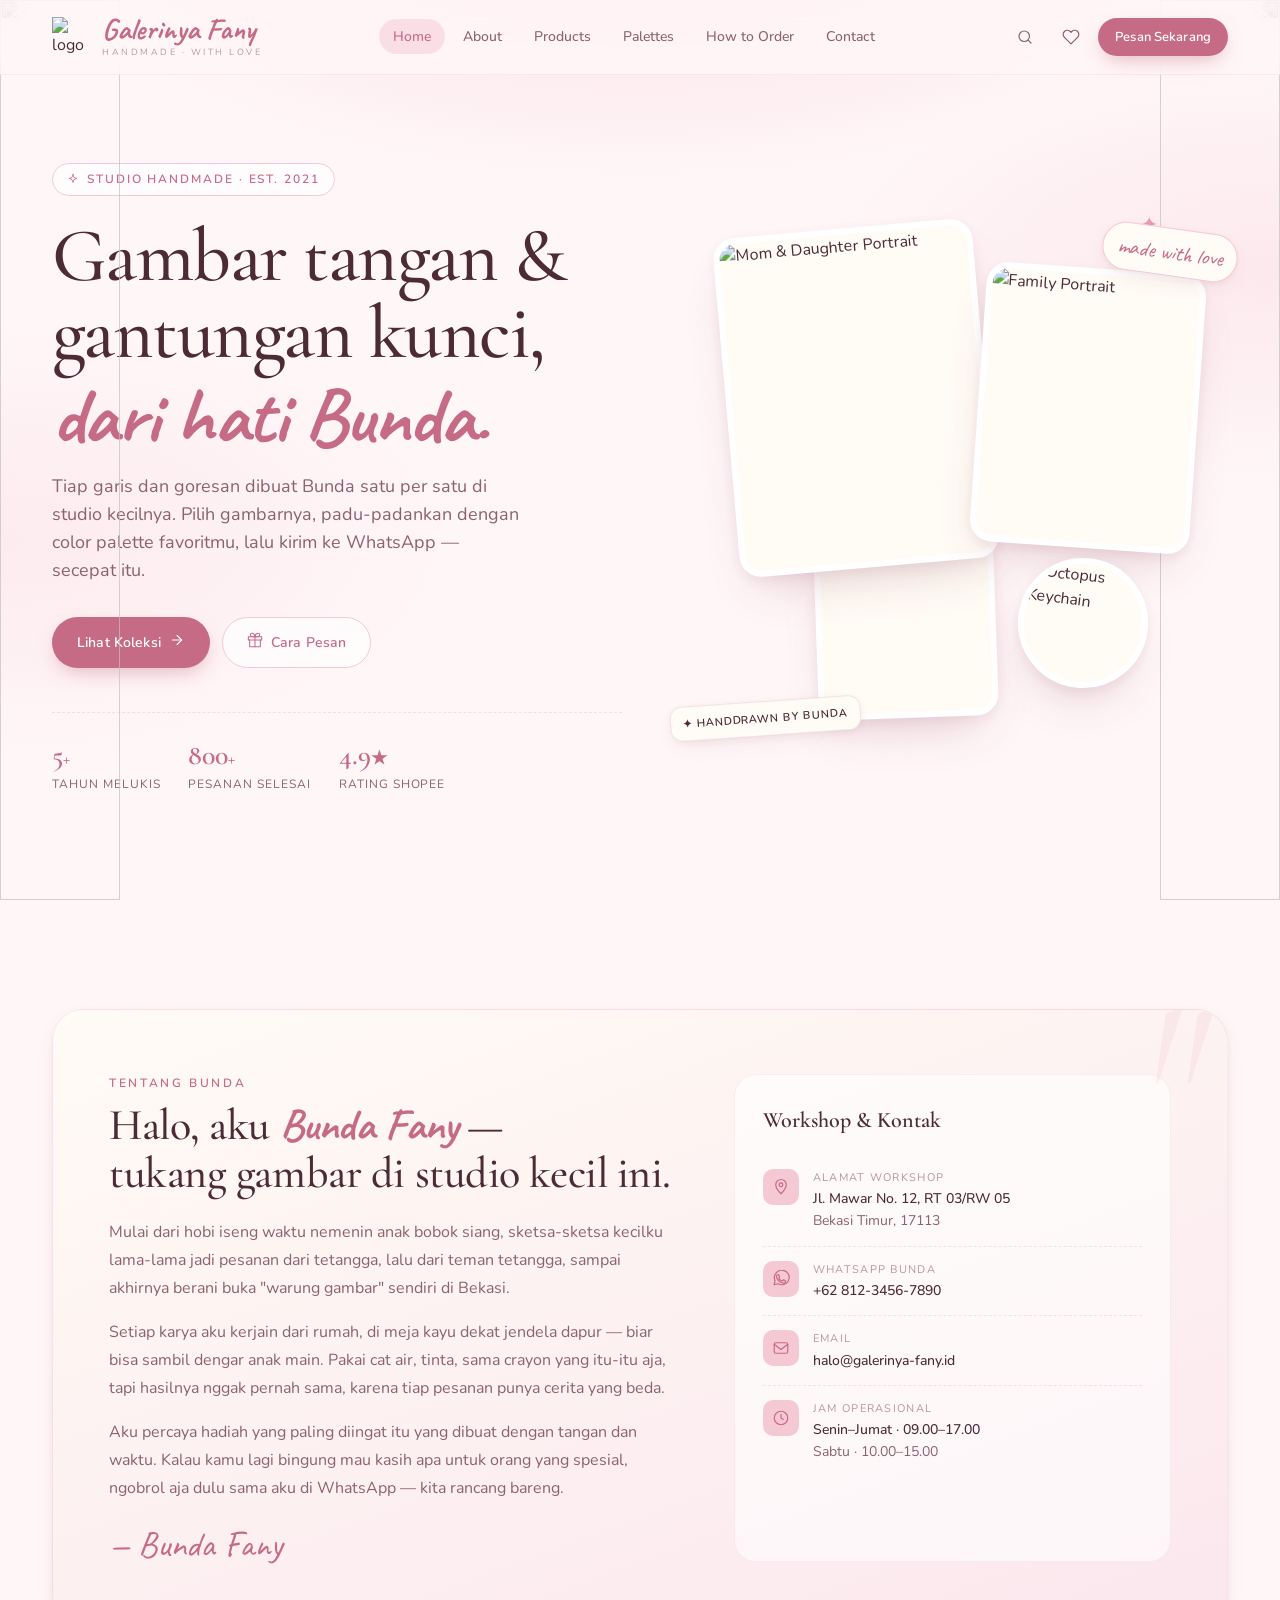
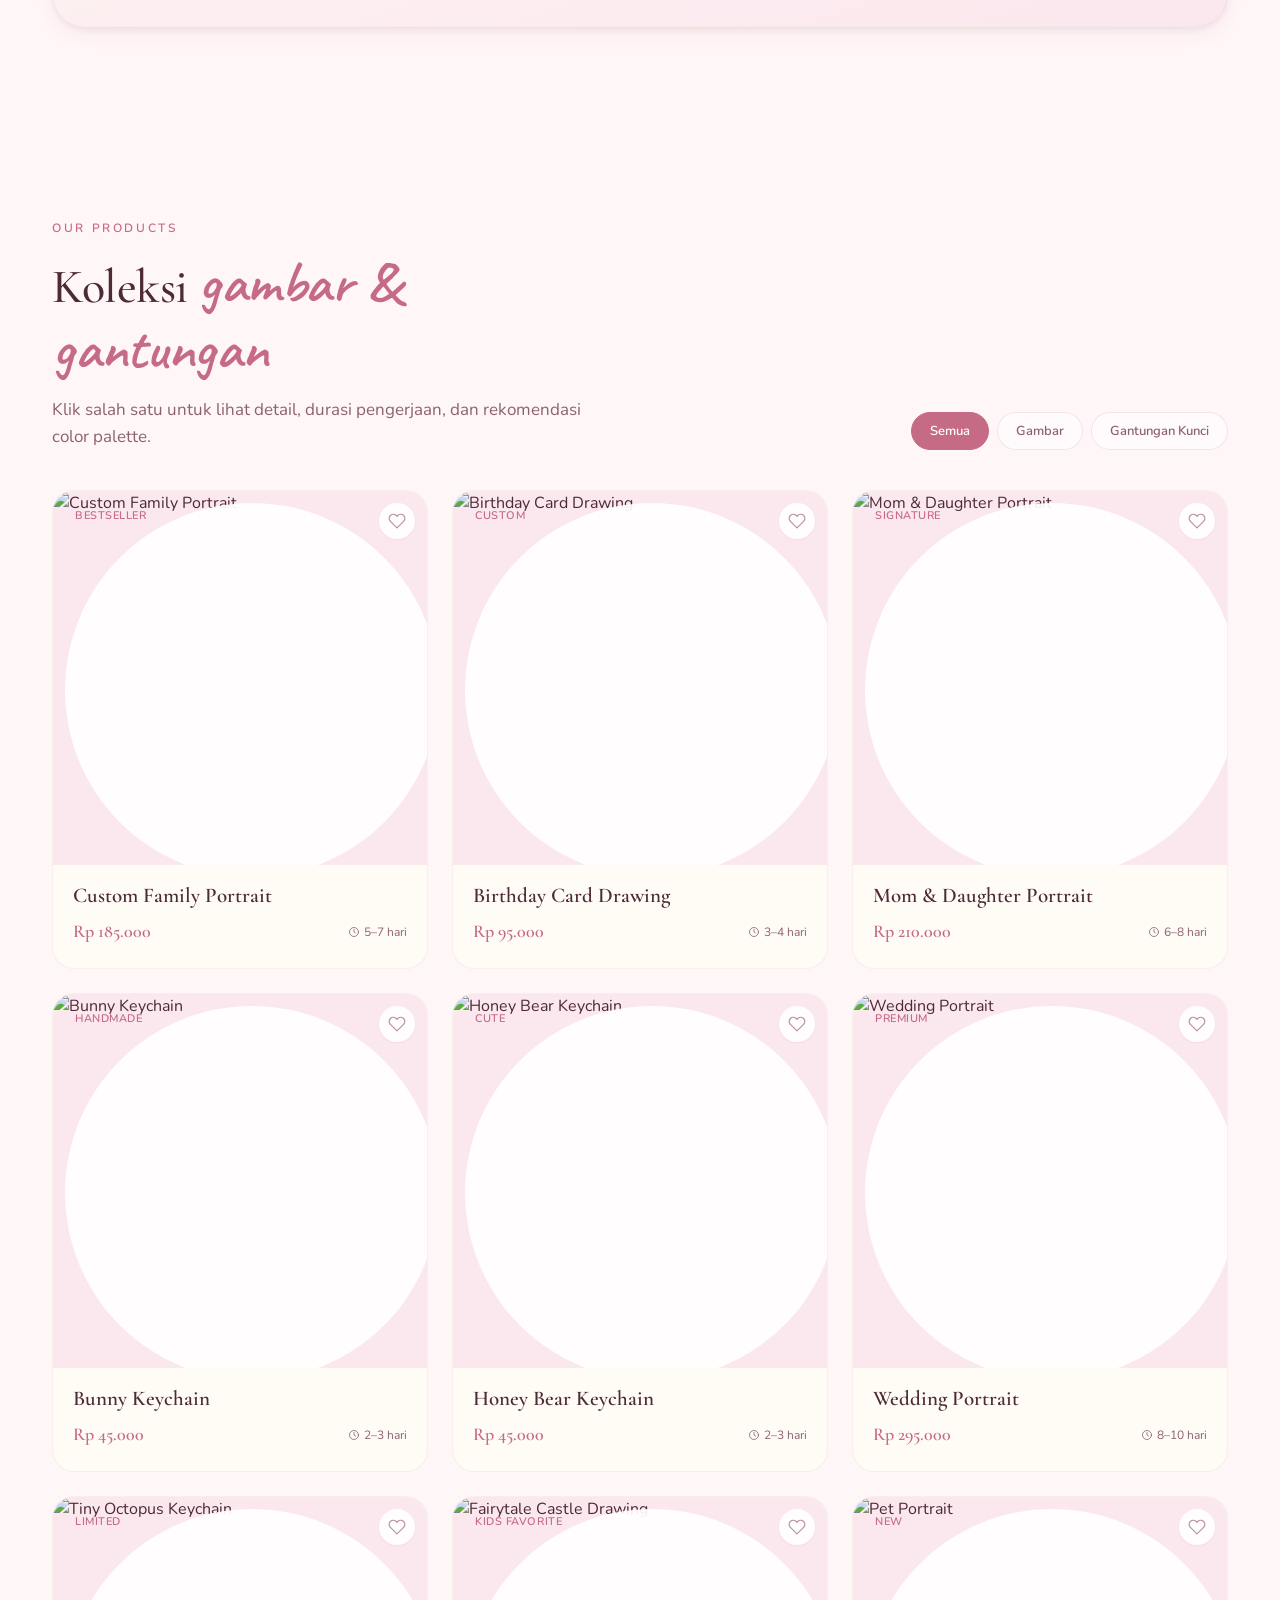
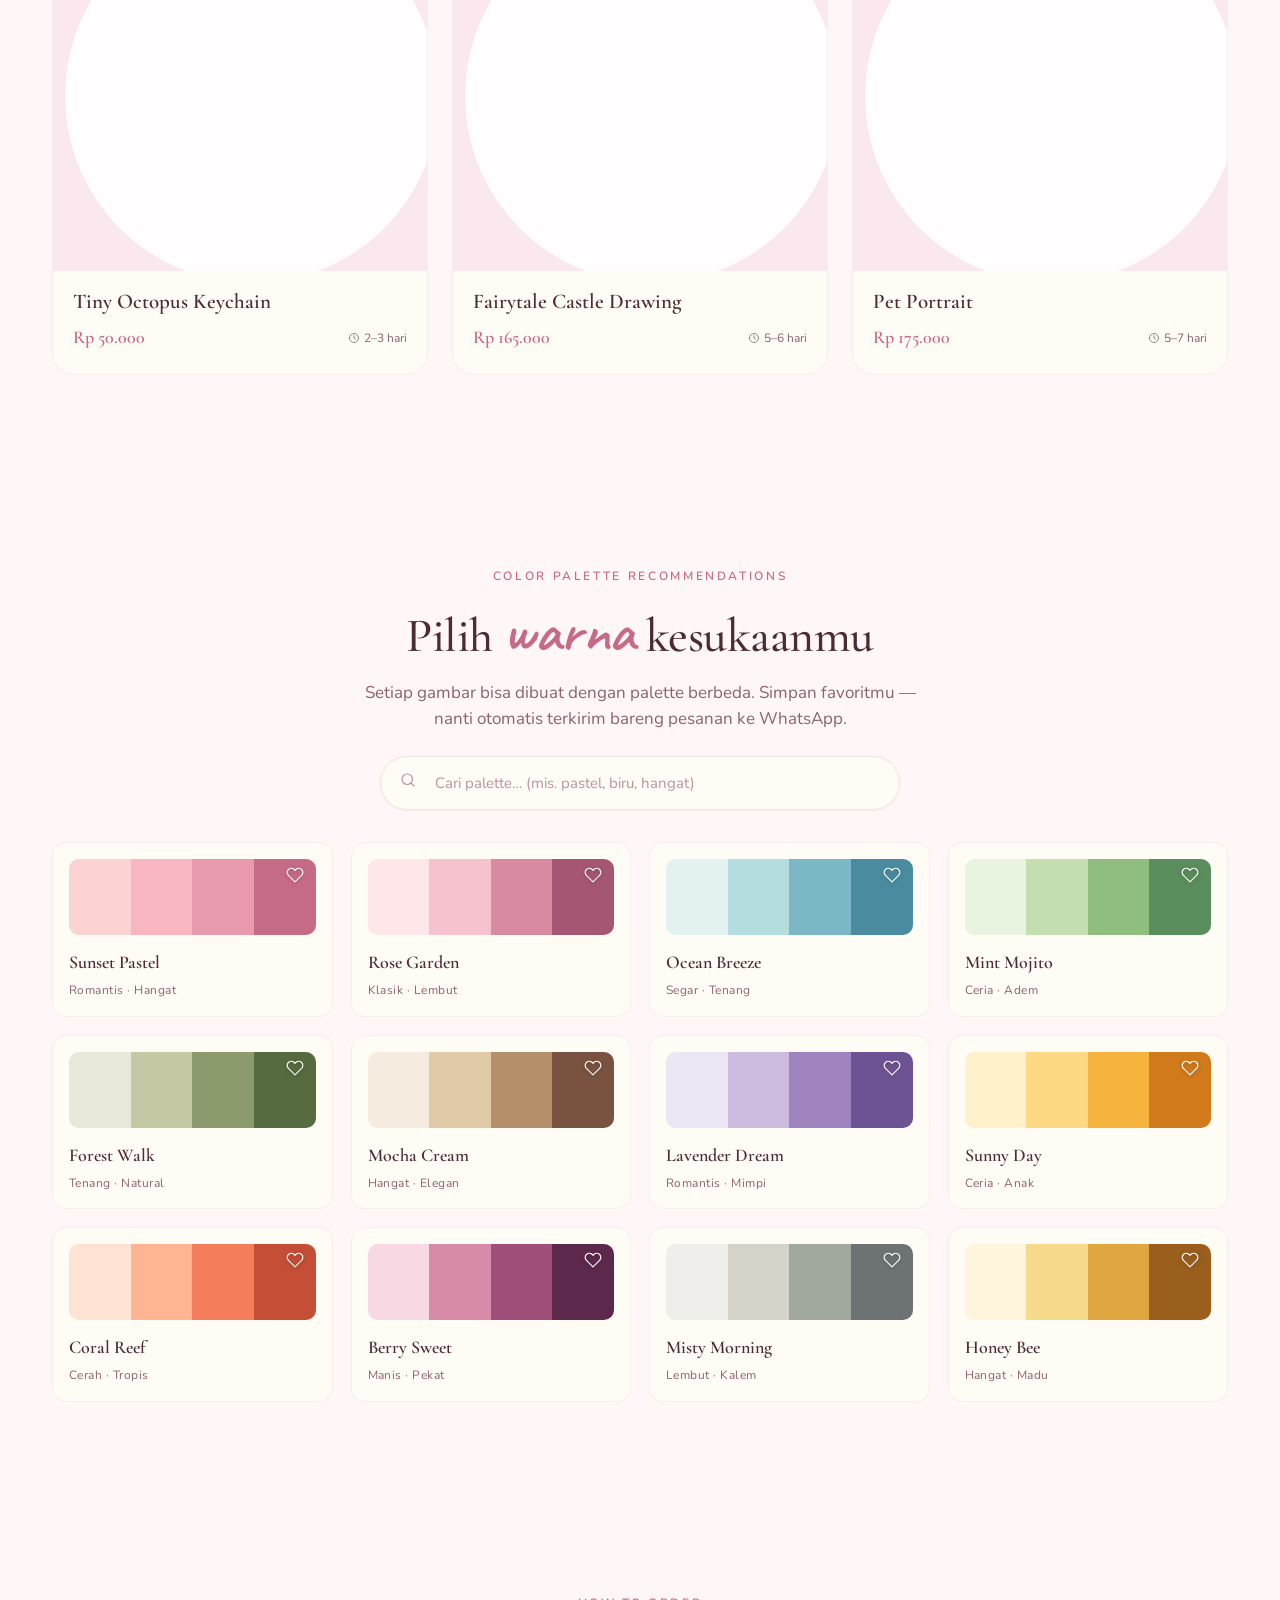
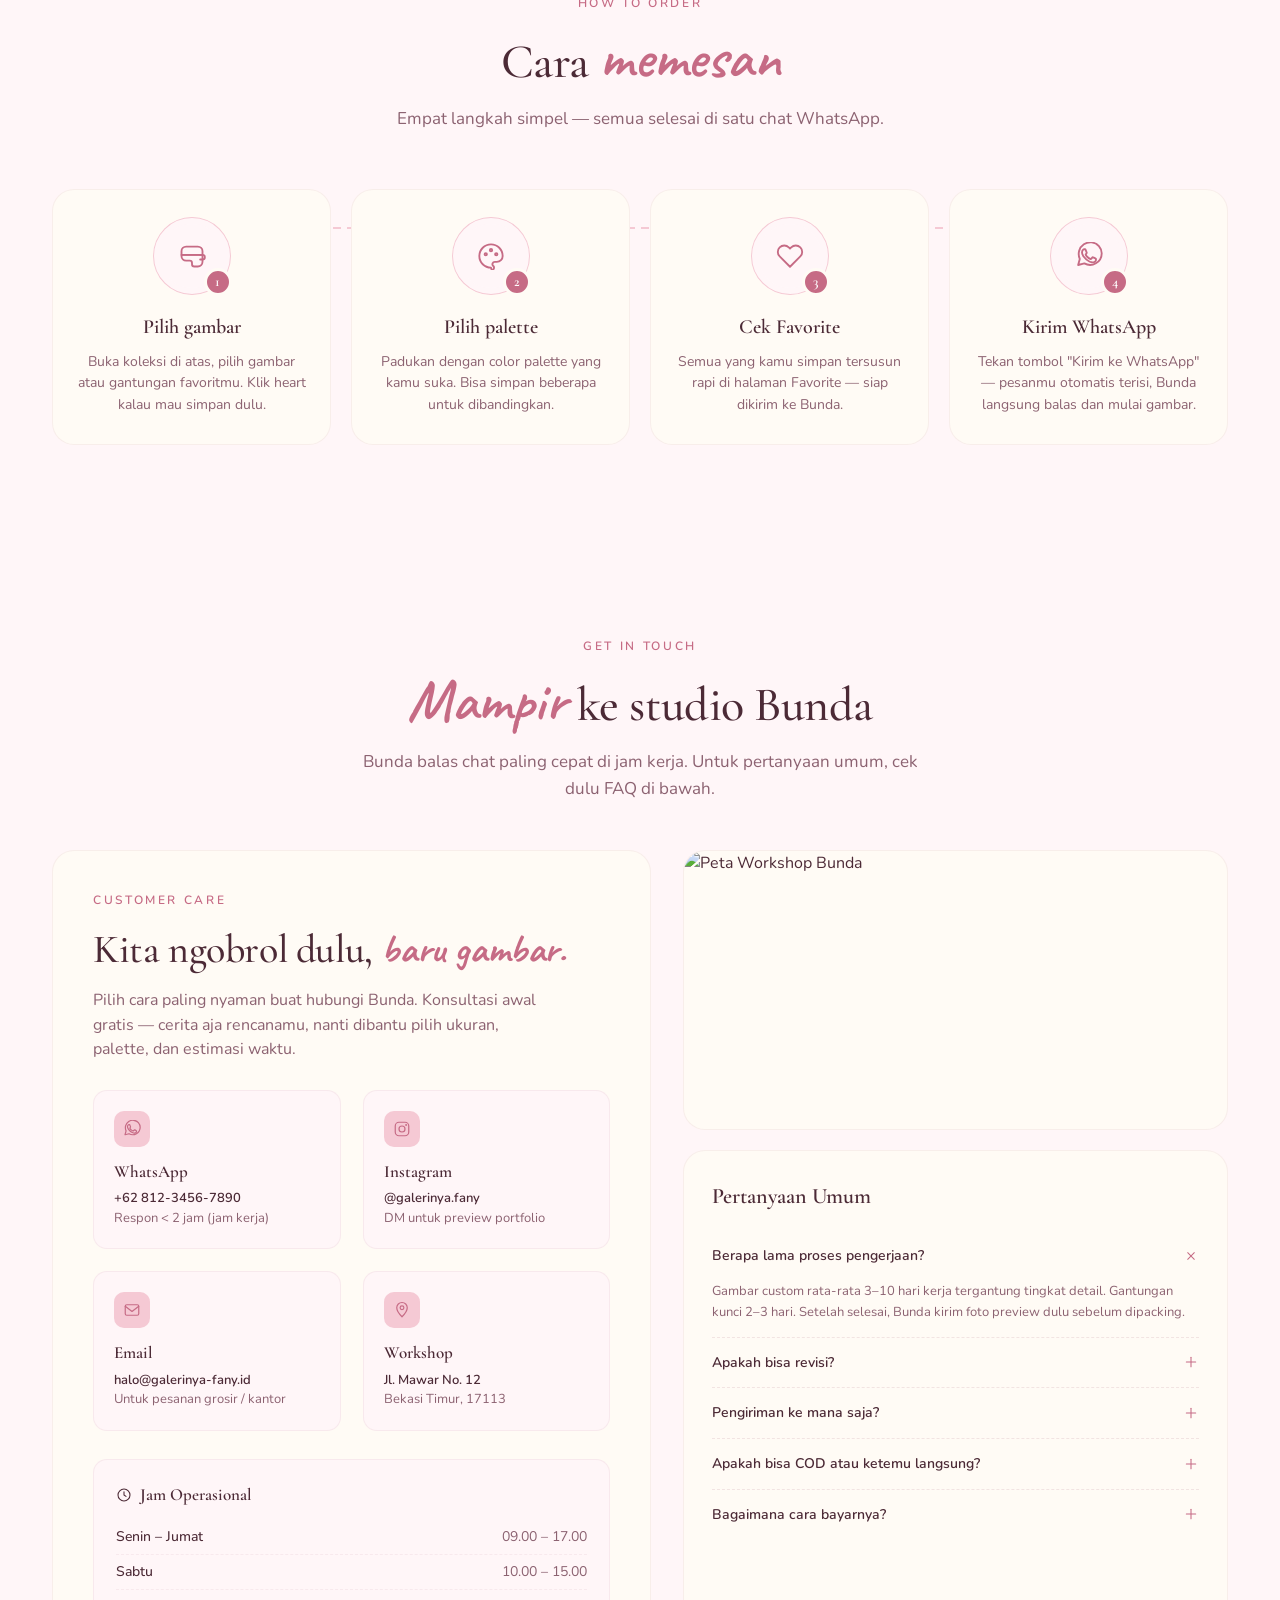
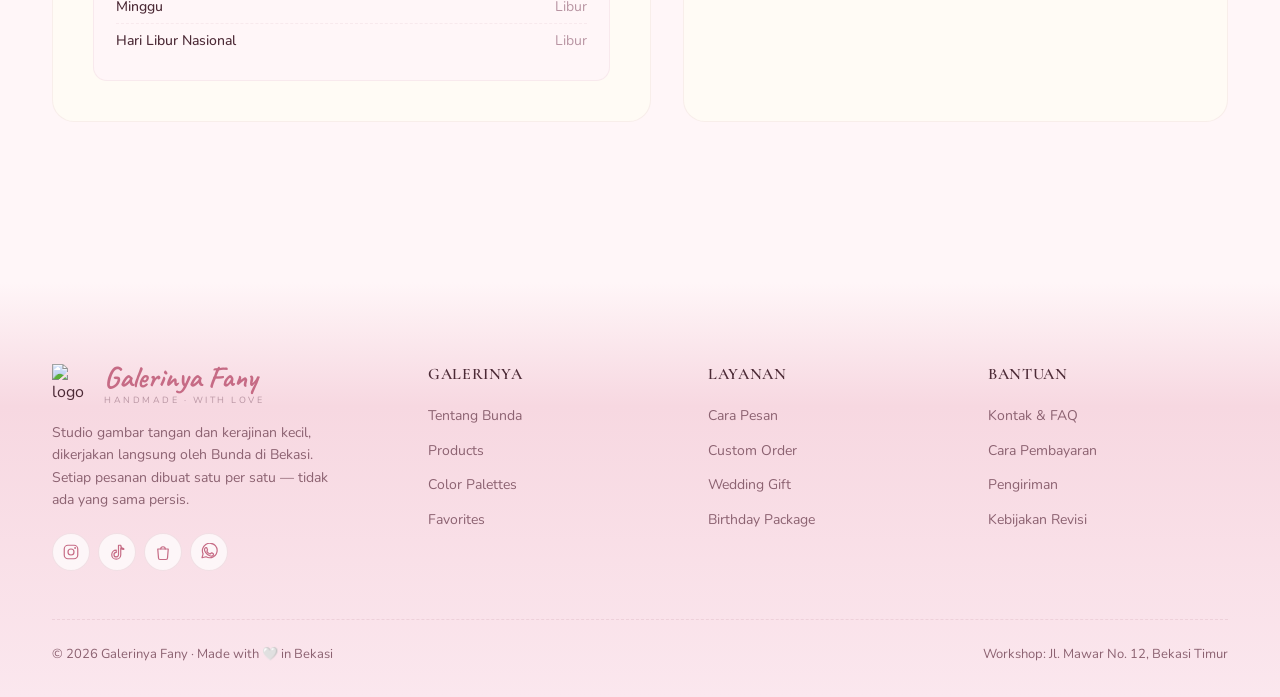
==== index.html @ 116637f1 "Add files via upload" ====
<!DOCTYPE html>
<html lang="id">
<head>
<meta charset="UTF-8"/>
<meta name="viewport" content="width=device-width, initial-scale=1.0"/>
<title>Galerinya Fany — Handmade Drawings & Keychains</title>
<link rel="preconnect" href="https://fonts.googleapis.com"/>
<link rel="preconnect" href="https://fonts.gstatic.com" crossorigin/>
<link href="https://fonts.googleapis.com/css2?family=Caveat:wght@500;600;700&family=Cormorant+Garamond:ital,wght@0,400;0,500;0,600;0,700;1,400;1,500&family=Nunito:wght@300;400;500;600;700&display=swap" rel="stylesheet"/>
<link rel="stylesheet" href="styles.css"/>
</head>
<body>

<!-- Dekorasi bunga di kiri & kanan (fixed) -->
<div class="side-garden left"><img src="images/decorations/side-garden.svg" style="width:100%;height:100%" alt=""></div>
<div class="side-garden right"><img src="images/decorations/side-garden.svg" style="width:100%;height:100%" alt=""></div>

<!-- ═══════════════════ NAVBAR ═══════════════════ -->
<nav class="navbar">
  <div class="navbar-inner">
    <a href="index.html" class="logo">
      <img src="images/logo.svg" width="40" height="40" alt="logo">
      <div>
        <div class="logo-text">Galerinya Fany</div>
        <div class="logo-sub">handmade · with love</div>
      </div>
    </a>

    <div class="nav-links">
      <button class="nav-link" data-scroll="home">Home</button>
      <button class="nav-link" data-scroll="about">About</button>
      <button class="nav-link" data-scroll="products">Products</button>
      <button class="nav-link" data-scroll="palettes">Palettes</button>
      <button class="nav-link" data-scroll="order">How to Order</button>
      <button class="nav-link" data-scroll="contact">Contact</button>
    </div>

    <div class="nav-actions">
      <div style="position:relative">
        <button class="icon-btn" id="search-btn" aria-label="Cari palette"></button>
        <div class="search-pop" id="search-pop" style="display:none" onclick="event.stopPropagation()">
          <input type="text" id="search-input" placeholder="Cari color palette… (mis. pastel, biru)"/>
          <div class="search-pop-hint">Tekan Enter untuk cari di Color Palettes</div>
        </div>
      </div>
      <a href="favorites.html" class="icon-btn" id="fav-btn" aria-label="Favorit" style="position:relative">
        <!-- diisi JS -->
        <span class="badge" id="fav-badge" style="display:none">0</span>
      </a>
      <button class="btn btn-primary btn-sm" data-scroll="order">Pesan Sekarang</button>
    </div>
  </div>
</nav>

<!-- ═══════════════════ HERO ═══════════════════ -->
<section id="home" class="section hero">
  <div class="wrap">
    <div class="hero-grid">
      <div>
        <span class="hero-eyebrow" id="hero-eyebrow"></span>
        <h1>Gambar tangan &amp; gantungan kunci, <em>dari hati Bunda.</em></h1>
        <p class="hero-lede">Tiap garis dan goresan dibuat Bunda satu per satu di studio kecilnya. Pilih gambarnya, padu-padankan dengan color palette favoritmu, lalu kirim ke WhatsApp — secepat itu.</p>
        <div class="hero-ctas">
          <button class="btn btn-primary" data-scroll="products">Lihat Koleksi <span id="ico-arrow-right"></span></button>
          <button class="btn btn-ghost" data-scroll="order"><span id="ico-gift"></span> Cara Pesan</button>
        </div>
        <div class="hero-meta">
          <div class="hero-meta-item"><div class="num">5<span style="font-size:18px">+</span></div><div class="lbl">Tahun melukis</div></div>
          <div class="hero-meta-item"><div class="num">800<span style="font-size:18px">+</span></div><div class="lbl">Pesanan selesai</div></div>
          <div class="hero-meta-item"><div class="num">4.9<span style="font-size:18px">★</span></div><div class="lbl">Rating Shopee</div></div>
        </div>
      </div>
      <div class="hero-art">
        <div class="hero-tile hero-tile-1"><img src="images/products/mom-daughter.svg" alt="Mom &amp; Daughter Portrait" style="width:100%;height:100%;object-fit:cover"></div>
        <div class="hero-tile hero-tile-2"><img src="images/products/family-portrait.svg" alt="Family Portrait" style="width:100%;height:100%;object-fit:cover"></div>
        <div class="hero-tile hero-tile-3"><img src="images/products/bunny-keychain.svg" alt="Bunny Keychain" style="width:100%;height:100%;object-fit:cover"></div>
        <div class="hero-tile hero-tile-4"><img src="images/products/octopus-keychain.svg" alt="Octopus Keychain" style="width:100%;height:100%;object-fit:cover"></div>
        <div class="hero-sparkle s1">✦</div>
        <div class="hero-sparkle s2">✦</div>
        <div style="position:absolute;top:20px;right:-10px;background:#FFFBF5;border-radius:999px;padding:6px 14px;font-family:var(--font-script);font-size:22px;color:#C66B85;box-shadow:var(--shadow-md);border:1px solid #F5C9D4;transform:rotate(8deg);z-index:5">made with love</div>
        <div style="position:absolute;bottom:12px;left:-16px;background:#FFFBF5;border-radius:12px;padding:8px 12px;font-family:var(--font-sans);font-size:11px;color:#4C2A36;box-shadow:var(--shadow-md);border:1px solid var(--line);transform:rotate(-4deg);z-index:5;font-weight:600;letter-spacing:0.08em">✦ HANDDRAWN BY BUNDA</div>
      </div>
    </div>
  </div>
</section>

<!-- ═══════════════════ ABOUT ═══════════════════ -->
<section id="about" class="section">
  <div class="wrap">
    <div class="about-card">
      <div class="about-text">
        <div class="eyebrow">Tentang Bunda</div>
        <h2>Halo, aku <em>Bunda Fany</em> —<br/>tukang gambar di studio kecil ini.</h2>
        <p>Mulai dari hobi iseng waktu nemenin anak bobok siang, sketsa-sketsa kecilku lama-lama jadi pesanan dari tetangga, lalu dari teman tetangga, sampai akhirnya berani buka "warung gambar" sendiri di Bekasi.</p>
        <p>Setiap karya aku kerjain dari rumah, di meja kayu dekat jendela dapur — biar bisa sambil dengar anak main. Pakai cat air, tinta, sama crayon yang itu-itu aja, tapi hasilnya nggak pernah sama, karena tiap pesanan punya cerita yang beda.</p>
        <p>Aku percaya hadiah yang paling diingat itu yang dibuat dengan tangan dan waktu. Kalau kamu lagi bingung mau kasih apa untuk orang yang spesial, ngobrol aja dulu sama aku di WhatsApp — kita rancang bareng.</p>
        <div class="about-signature">— Bunda Fany</div>
      </div>
      <div class="about-info">
        <h3>Workshop &amp; Kontak</h3>
        <div class="info-row">
          <div class="info-icon" id="ico-pin"></div>
          <div><div class="info-label">Alamat Workshop</div><div class="info-value">Jl. Mawar No. 12, RT 03/RW 05</div><div class="info-value" style="color:var(--text-soft);font-weight:400">Bekasi Timur, 17113</div></div>
        </div>
        <div class="info-row">
          <div class="info-icon" id="ico-wa-about"></div>
          <div><div class="info-label">WhatsApp Bunda</div><div class="info-value">+62 812-3456-7890</div></div>
        </div>
        <div class="info-row">
          <div class="info-icon" id="ico-mail-about"></div>
          <div><div class="info-label">Email</div><div class="info-value">halo@galerinya-fany.id</div></div>
        </div>
        <div class="info-row">
          <div class="info-icon" id="ico-clock-about"></div>
          <div><div class="info-label">Jam Operasional</div><div class="info-value">Senin–Jumat · 09.00–17.00</div><div class="info-value" style="color:var(--text-soft);font-weight:400">Sabtu · 10.00–15.00</div></div>
        </div>
      </div>
    </div>
  </div>
</section>

<!-- ═══════════════════ PRODUCTS ═══════════════════ -->
<section id="products" class="section">
  <div class="wrap">
    <div class="products-head">
      <div class="left">
        <div class="eyebrow">Our Products</div>
        <h2 class="section-title">Koleksi <em>gambar &amp; gantungan</em></h2>
        <p class="section-sub" style="margin:0">Klik salah satu untuk lihat detail, durasi pengerjaan, dan rekomendasi color palette.</p>
      </div>
      <div class="tab-pills">
        <button class="tab-pill active" data-cat="all">Semua</button>
        <button class="tab-pill" data-cat="drawing">Gambar</button>
        <button class="tab-pill" data-cat="keychain">Gantungan Kunci</button>
      </div>
    </div>
    <div class="product-grid" id="product-grid"></div>
  </div>
</section>

<!-- ═══════════════════ PALETTES ═══════════════════ -->
<section id="palettes" class="section">
  <div class="wrap">
    <div class="center" style="margin-bottom:24px">
      <div class="eyebrow">Color Palette Recommendations</div>
      <h2 class="section-title">Pilih <em>warna</em> kesukaanmu</h2>
      <p class="section-sub">Setiap gambar bisa dibuat dengan palette berbeda. Simpan favoritmu — nanti otomatis terkirim bareng pesanan ke WhatsApp.</p>
    </div>
    <div class="search-row">
      <span id="ico-search-palette"></span>
      <input type="text" id="palette-search" placeholder="Cari palette… (mis. pastel, biru, hangat)"/>
      <button type="button" class="btn btn-ghost btn-sm" id="reset-palette-search" style="display:none" onclick="resetPaletteSearch()">
        <span id="ico-x-reset"></span> Reset
      </button>
    </div>
    <div id="palette-empty" style="display:none;text-align:center;color:var(--text-soft);padding:40px 0">Tidak ada palette yang cocok. Coba kata kunci lain.</div>
    <div class="palette-grid" id="palette-grid"></div>
  </div>
</section>

<!-- ═══════════════════ HOW TO ORDER ═══════════════════ -->
<section id="order" class="section">
  <div class="wrap">
    <div class="center" style="margin-bottom:56px">
      <div class="eyebrow">How to Order</div>
      <h2 class="section-title">Cara <em>memesan</em></h2>
      <p class="section-sub">Empat langkah simpel — semua selesai di satu chat WhatsApp.</p>
    </div>
    <div class="steps-grid">
      <div class="step-card">
        <div class="step-num" id="ico-step1"><span>1</span></div>
        <h3>Pilih gambar</h3>
        <p>Buka koleksi di atas, pilih gambar atau gantungan favoritmu. Klik heart kalau mau simpan dulu.</p>
      </div>
      <div class="step-card">
        <div class="step-num" id="ico-step2"><span>2</span></div>
        <h3>Pilih palette</h3>
        <p>Padukan dengan color palette yang kamu suka. Bisa simpan beberapa untuk dibandingkan.</p>
      </div>
      <div class="step-card">
        <div class="step-num" id="ico-step3"><span>3</span></div>
        <h3>Cek Favorite</h3>
        <p>Semua yang kamu simpan tersusun rapi di halaman Favorite — siap dikirim ke Bunda.</p>
      </div>
      <div class="step-card">
        <div class="step-num" id="ico-step4"><span>4</span></div>
        <h3>Kirim WhatsApp</h3>
        <p>Tekan tombol "Kirim ke WhatsApp" — pesanmu otomatis terisi, Bunda langsung balas dan mulai gambar.</p>
      </div>
    </div>
  </div>
</section>

<!-- ═══════════════════ CONTACT ═══════════════════ -->
<section id="contact" class="section">
  <div class="wrap">
    <div class="center" style="margin-bottom:48px">
      <div class="eyebrow">Get in Touch</div>
      <h2 class="section-title"><em>Mampir</em> ke studio Bunda</h2>
      <p class="section-sub">Bunda balas chat paling cepat di jam kerja. Untuk pertanyaan umum, cek dulu FAQ di bawah.</p>
    </div>
    <div class="contact-grid">
      <div class="contact-main">
        <div class="eyebrow">Customer Care</div>
        <h2>Kita ngobrol dulu, <em>baru gambar.</em></h2>
        <p>Pilih cara paling nyaman buat hubungi Bunda. Konsultasi awal gratis — cerita aja rencanamu, nanti dibantu pilih ukuran, palette, dan estimasi waktu.</p>
        <div class="contact-blocks">
          <div class="contact-block"><div class="info-icon" id="ico-c-wa"></div><h4>WhatsApp</h4><p><strong>+62 812-3456-7890</strong><br/>Respon &lt; 2 jam (jam kerja)</p></div>
          <div class="contact-block"><div class="info-icon" id="ico-c-ig"></div><h4>Instagram</h4><p><strong>@galerinya.fany</strong><br/>DM untuk preview portfolio</p></div>
          <div class="contact-block"><div class="info-icon" id="ico-c-mail"></div><h4>Email</h4><p><strong>halo@galerinya-fany.id</strong><br/>Untuk pesanan grosir / kantor</p></div>
          <div class="contact-block"><div class="info-icon" id="ico-c-pin"></div><h4>Workshop</h4><p><strong>Jl. Mawar No. 12</strong><br/>Bekasi Timur, 17113</p></div>
        </div>
        <div class="contact-hours">
          <h4 id="hours-title"></h4>
          <div id="hours-list"></div>
        </div>
      </div>
      <div class="contact-side">
        <div class="contact-map"><img src="images/decorations/map.svg" style="width:100%;height:100%;object-fit:cover" alt="Peta Workshop Bunda"></div>
        <div class="contact-faq">
          <h3>Pertanyaan Umum</h3>
          <div id="faq-list"></div>
        </div>
      </div>
    </div>
  </div>
</section>

<!-- ═══════════════════ FOOTER ═══════════════════ -->
<footer class="footer">
  <div style="position:absolute;top:0;left:0;right:0"><img src="images/decorations/floral-border.svg" style="width:100%;display:block" alt=""></div>
  <div class="wrap" style="position:relative">
    <div class="footer-grid">
      <div>
        <div class="logo" style="cursor:default">
          <img src="images/logo.svg" width="42" height="42" alt="logo">
          <div><div class="logo-text">Galerinya Fany</div><div class="logo-sub">handmade · with love</div></div>
        </div>
        <p class="footer-tag">Studio gambar tangan dan kerajinan kecil, dikerjakan langsung oleh Bunda di Bekasi. Setiap pesanan dibuat satu per satu — tidak ada yang sama persis.</p>
        <div class="footer-social">
          <a href="#" aria-label="Instagram" id="ft-ig"></a>
          <a href="#" aria-label="TikTok" id="ft-tt"></a>
          <a href="#" aria-label="Shopee" id="ft-sp"></a>
          <a href="#" aria-label="WhatsApp" id="ft-wa"></a>
        </div>
      </div>
      <div>
        <h4>Galerinya</h4>
        <ul>
          <li><a href="#about" class="scroll-link">Tentang Bunda</a></li>
          <li><a href="#products" class="scroll-link">Products</a></li>
          <li><a href="#palettes" class="scroll-link">Color Palettes</a></li>
          <li><a href="favorites.html">Favorites</a></li>
        </ul>
      </div>
      <div>
        <h4>Layanan</h4>
        <ul>
          <li><a href="#order" class="scroll-link">Cara Pesan</a></li>
          <li><a href="#">Custom Order</a></li>
          <li><a href="#">Wedding Gift</a></li>
          <li><a href="#">Birthday Package</a></li>
        </ul>
      </div>
      <div>
        <h4>Bantuan</h4>
        <ul>
          <li><a href="#contact" class="scroll-link">Kontak &amp; FAQ</a></li>
          <li><a href="#contact" class="scroll-link">Cara Pembayaran</a></li>
          <li><a href="#">Pengiriman</a></li>
          <li><a href="#">Kebijakan Revisi</a></li>
        </ul>
      </div>
    </div>
    <div class="footer-bottom">
      <div>© 2026 Galerinya Fany · Made with 🤍 in Bekasi</div>
      <div>Workshop: Jl. Mawar No. 12, Bekasi Timur</div>
    </div>
  </div>
</footer>

<script src="shared.js"></script>
<script>
// ──────────────────────────────────────────────────────────
//  Halaman Utama (Home) — index.html
// ──────────────────────────────────────────────────────────

var currentCategory = 'all';

// ── Init semua elemen saat halaman selesai dimuat ──
document.addEventListener('DOMContentLoaded', function () {
  initNavCommon();
  injectIcons();
  renderProductGrid();
  renderPaletteGrid();
  renderFAQ();
  renderHours();
  initScrollLinks();
  initCategoryTabs();
  initPaletteSearch();
  initScrollActiveTracking();
  handleURLParams();
});

// Isi icon ke elemen tertentu
function injectIcons() {
  document.getElementById('hero-eyebrow').innerHTML  = icon('sparkle',12) + ' Studio handmade · est. 2021';
  document.getElementById('ico-arrow-right').innerHTML = icon('arrow-right',16);
  document.getElementById('ico-gift').innerHTML       = icon('gift',16);
  document.getElementById('ico-pin').innerHTML        = icon('pin',18);
  document.getElementById('ico-wa-about').innerHTML   = icon('whatsapp',18);
  document.getElementById('ico-mail-about').innerHTML = icon('mail',18);
  document.getElementById('ico-clock-about').innerHTML = icon('clock',18);
  document.getElementById('ico-c-wa').innerHTML       = icon('whatsapp',18);
  document.getElementById('ico-c-ig').innerHTML       = icon('instagram',18);
  document.getElementById('ico-c-mail').innerHTML     = icon('mail',18);
  document.getElementById('ico-c-pin').innerHTML      = icon('pin',18);
  document.getElementById('ico-search-palette').innerHTML = icon('search',18);
  document.getElementById('ico-x-reset').innerHTML    = icon('x',14);
  document.getElementById('ico-step1').innerHTML      = icon('paint',28) + '<span>1</span>';
  document.getElementById('ico-step2').innerHTML      = icon('palette',28) + '<span>2</span>';
  document.getElementById('ico-step3').innerHTML      = icon('heart',28) + '<span>3</span>';
  document.getElementById('ico-step4').innerHTML      = icon('whatsapp',28) + '<span>4</span>';
  document.getElementById('ft-ig').innerHTML = icon('instagram',18);
  document.getElementById('ft-tt').innerHTML = icon('tiktok',18);
  document.getElementById('ft-sp').innerHTML = icon('shopee',18);
  document.getElementById('ft-wa').innerHTML = icon('whatsapp',18);
  document.getElementById('hours-title').innerHTML    = icon('clock',16) + ' Jam Operasional';
}

// ── Smooth scroll: tombol navbar dan footer ──
function initScrollLinks() {
  // Navbar buttons (data-scroll)
  document.querySelectorAll('[data-scroll]').forEach(function(el) {
    el.addEventListener('click', function() {
      var sec = document.getElementById(el.dataset.scroll);
      if (sec) sec.scrollIntoView({ behavior: 'smooth' });
    });
  });
  // Footer links (href="#section")
  document.querySelectorAll('a.scroll-link').forEach(function(a) {
    a.addEventListener('click', function(e) {
      var id = a.getAttribute('href').replace('#','');
      var sec = document.getElementById(id);
      if (sec) { e.preventDefault(); sec.scrollIntoView({ behavior: 'smooth' }); }
    });
  });
  // Search input enter key
  var si = document.getElementById('search-input');
  if (si) si.addEventListener('keydown', function(e) {
    if (e.key === 'Enter') {
      var q = si.value.trim();
      document.getElementById('search-pop').style.display = 'none';
      if (q) {
        document.getElementById('palette-search').value = q;
        renderPaletteGrid();
      }
      document.getElementById('palettes').scrollIntoView({ behavior: 'smooth' });
    }
  });
}

// ── Active nav tracking saat scroll ──
function initScrollActiveTracking() {
  var sections = ['home','about','products','palettes','order','contact'];
  var observer = new IntersectionObserver(function(entries) {
    entries.forEach(function(entry) {
      if (entry.isIntersecting) {
        document.querySelectorAll('.nav-link').forEach(function(btn) {
          btn.classList.toggle('active', btn.dataset.scroll === entry.target.id);
        });
      }
    });
  }, { rootMargin: '-40% 0px -55% 0px' });
  sections.forEach(function(id) {
    var el = document.getElementById(id);
    if (el) observer.observe(el);
  });
}

// ── Handle URL hash & query params ──
function handleURLParams() {
  // ?q=searchterm — dari search di halaman lain
  var params = new URLSearchParams(window.location.search);
  var q = params.get('q');
  if (q) {
    var inp = document.getElementById('palette-search');
    inp.value = q;
    renderPaletteGrid();
    setTimeout(function() {
      document.getElementById('palettes').scrollIntoView({ behavior: 'smooth' });
    }, 200);
  }
  // #section — dari link di halaman lain
  if (window.location.hash) {
    var id = window.location.hash.replace('#','');
    setTimeout(function() {
      var sec = document.getElementById(id);
      if (sec) sec.scrollIntoView({ behavior: 'smooth' });
    }, 100);
  }
}

// ──────────────────────────────────────────────────────────
//  PRODUCT GRID
// ──────────────────────────────────────────────────────────
function renderProductGrid() {
  var list = currentCategory === 'all' ? PRODUCTS : PRODUCTS.filter(function(p){ return p.category === currentCategory; });
  var favs = loadFavs();
  var html = list.map(function(p) {
    var isFav = favs.products.indexOf(p.id) !== -1;
    return '<article class="product-card" onclick="window.location.href=\'product.html?id=' + p.id + '\'">' +
      '<div class="product-img">' +
        productArtSVG(p) +
        '<div class="product-tag">' + p.tag + '</div>' +
        '<button class="product-fav' + (isFav ? ' is-fav' : '') + '" onclick="toggleProductFavHere(event,\'' + p.id + '\')" aria-label="Favorit">' +
          icon(isFav ? 'heart-fill' : 'heart', 18) +
        '</button>' +
      '</div>' +
      '<div class="product-body">' +
        '<h3 class="product-title">' + p.title + '</h3>' +
        '<div class="product-meta">' +
          '<span class="product-price">' + p.price + '</span>' +
          '<span class="product-duration">' + icon('clock',12) + ' ' + p.duration + '</span>' +
        '</div>' +
      '</div>' +
    '</article>';
  }).join('');
  document.getElementById('product-grid').innerHTML = html;
}

function toggleProductFavHere(e, id) {
  e.stopPropagation();
  var isNow = toggleFav('products', id);
  showToast(isNow ? '❤️ Ditambah ke Favorite!' : 'Dihapus dari Favorite.');
  renderProductGrid();
  updateFavBadge();
}

// ── Category tabs ──
function initCategoryTabs() {
  document.querySelectorAll('.tab-pill').forEach(function(btn) {
    btn.addEventListener('click', function() {
      document.querySelectorAll('.tab-pill').forEach(function(b){ b.classList.remove('active'); });
      btn.classList.add('active');
      currentCategory = btn.dataset.cat;
      renderProductGrid();
    });
  });
}

// ──────────────────────────────────────────────────────────
//  PALETTE GRID
// ──────────────────────────────────────────────────────────
function renderPaletteGrid() {
  var q     = document.getElementById('palette-search').value.trim().toLowerCase();
  var list  = q ? PALETTES.filter(function(p){
    return p.name.toLowerCase().includes(q) || p.tag.toLowerCase().includes(q) || p.colors.some(function(c){ return c.toLowerCase().includes(q); });
  }) : PALETTES;

  var resetBtn = document.getElementById('reset-palette-search');
  resetBtn.style.display = q ? 'inline-flex' : 'none';

  var emptyEl = document.getElementById('palette-empty');
  var gridEl  = document.getElementById('palette-grid');

  if (list.length === 0) {
    emptyEl.style.display = 'block';
    gridEl.innerHTML = '';
    return;
  }
  emptyEl.style.display = 'none';

  var favs = loadFavs();
  gridEl.innerHTML = list.map(function(p) {
    var isFav    = favs.palettes.indexOf(p.id) !== -1;
    var swatches = p.colors.map(function(c){ return '<div class="palette-swatch" style="background:' + c + '"></div>'; }).join('');
    return '<div class="palette-card">' +
      '<button class="palette-fav' + (isFav ? ' is-fav' : '') + '" onclick="togglePaletteFavHere(event,\'' + p.id + '\')" aria-label="Simpan palette">' +
        icon(isFav ? 'heart-fill' : 'heart', 18) +
      '</button>' +
      '<div class="palette-swatches">' + swatches + '</div>' +
      '<div class="palette-name">' + p.name + '</div>' +
      '<div class="palette-tag">' + p.tag + '</div>' +
    '</div>';
  }).join('');
}

function togglePaletteFavHere(e, id) {
  e.stopPropagation();
  var isNow = toggleFav('palettes', id);
  showToast(isNow ? '🎨 Palette disimpan!' : 'Palette dihapus dari Favorite.');
  renderPaletteGrid();
  updateFavBadge();
}

function initPaletteSearch() {
  document.getElementById('palette-search').addEventListener('input', renderPaletteGrid);
}

function resetPaletteSearch() {
  document.getElementById('palette-search').value = '';
  renderPaletteGrid();
}

// ──────────────────────────────────────────────────────────
//  FAQ & HOURS
// ──────────────────────────────────────────────────────────
function renderFAQ() {
  var html = FAQS.map(function(f, i) {
    return '<div class="faq-item" onclick="toggleFAQ(this)">' +
      '<div class="faq-q"><span>' + f.q + '</span>' + icon('plus',16) + '</div>' +
      '<div class="faq-a"><div style="padding-top:6px">' + f.a + '</div></div>' +
    '</div>';
  }).join('');
  document.getElementById('faq-list').innerHTML = html;
  // Buka item pertama
  var first = document.querySelector('.faq-item');
  if (first) first.classList.add('open');
}

function toggleFAQ(item) {
  var isOpen = item.classList.contains('open');
  document.querySelectorAll('.faq-item').forEach(function(el){ el.classList.remove('open'); });
  if (!isOpen) item.classList.add('open');
}

function renderHours() {
  document.getElementById('hours-list').innerHTML = HOURS.map(function(h) {
    return '<div class="hours-row' + (h.closed ? ' closed' : '') + '">' +
      '<span class="day">' + h.day + '</span>' +
      '<span class="time">' + h.time + '</span>' +
    '</div>';
  }).join('');
}
</script>
</body>
</html>
---- styles.css ----
/* ============ TOKENS ============ */
:root {
  --bg: #FFF6F8;
  --bg-2: #FBE7EE;
  --bg-3: #F7D8E1;
  --cream: #FFFBF5;
  --primary: #E89BAE;
  --primary-deep: #C66B85;
  --primary-soft: #F5C9D4;
  --accent: #B97A8E;
  --text: #4C2A36;
  --text-soft: #8C6271;
  --text-mute: #B894A2;
  --line: rgba(184, 120, 140, 0.18);
  --line-soft: rgba(184, 120, 140, 0.10);
  --shadow-sm: 0 1px 2px rgba(140, 70, 90, 0.06);
  --shadow-md: 0 8px 24px -10px rgba(140, 70, 90, 0.18), 0 2px 6px rgba(140, 70, 90, 0.06);
  --shadow-lg: 0 24px 48px -20px rgba(140, 70, 90, 0.28), 0 4px 12px rgba(140, 70, 90, 0.08);
  --radius: 14px;
  --radius-lg: 22px;
  --radius-pill: 999px;
  --font-script: 'Caveat', cursive;
  --font-serif: 'Cormorant Garamond', serif;
  --font-sans: 'Nunito', sans-serif;
}

* { box-sizing: border-box; }
html, body { margin: 0; padding: 0; }
body {
  font-family: var(--font-sans);
  color: var(--text);
  background: var(--bg);
  background-image:
    radial-gradient(ellipse 80% 50% at 50% -10%, rgba(245, 201, 212, 0.55), transparent 60%),
    radial-gradient(ellipse 60% 40% at 100% 30%, rgba(245, 201, 212, 0.30), transparent 60%),
    radial-gradient(ellipse 60% 40% at 0% 60%, rgba(245, 201, 212, 0.25), transparent 60%);
  background-attachment: fixed;
  line-height: 1.55;
  -webkit-font-smoothing: antialiased;
  overflow-x: hidden;
}
img { max-width: 100%; display: block; }
button { font-family: inherit; cursor: pointer; border: none; background: none; color: inherit; }
a { color: inherit; text-decoration: none; }

/* ============ LAYOUT ============ */
.app {
  position: relative;
  min-height: 100vh;
  overflow: hidden;
}
.wrap { max-width: 1240px; margin: 0 auto; padding: 0 32px; }
.section { padding: 96px 0; position: relative; }
.section-tight { padding: 56px 0; }

/* decorative side gardens */
.side-garden {
  position: fixed;
  top: 0;
  height: 100vh;
  width: 120px;
  pointer-events: none;
  z-index: 1;
  opacity: 0.7;
}
.side-garden.left { left: 0; }
.side-garden.right { right: 0; transform: scaleX(-1); }

@media (max-width: 1100px) {
  .side-garden { display: none; }
}

/* Compress navbar between 900-1180px so nothing wraps */
@media (max-width: 1180px) {
  .navbar-inner { padding: 12px 20px; gap: 12px; }
  .nav-link { padding: 7px 10px; font-size: 13px; }
  .nav-actions { gap: 4px; }
}
@media (max-width: 1020px) {
  .logo-sub { display: none; }
  .logo-text { font-size: 26px; }
  .nav-links { gap: 0; }
}

/* ============ TYPOGRAPHY ============ */
.script {
  font-family: var(--font-script);
  font-weight: 600;
  line-height: 1;
  color: var(--primary-deep);
}
.serif {
  font-family: var(--font-serif);
  font-weight: 500;
}
.eyebrow {
  font-family: var(--font-sans);
  font-size: 12px;
  letter-spacing: 0.22em;
  text-transform: uppercase;
  color: var(--primary-deep);
  font-weight: 600;
}
.section-title {
  font-family: var(--font-serif);
  font-weight: 500;
  font-size: 48px;
  line-height: 1.1;
  letter-spacing: -0.01em;
  color: var(--text);
  margin: 12px 0 16px;
}
.section-title em {
  font-family: var(--font-script);
  font-style: normal;
  color: var(--primary-deep);
  font-size: 1.25em;
  font-weight: 600;
}
.section-sub {
  font-size: 17px;
  color: var(--text-soft);
  max-width: 580px;
  margin: 0 auto;
  text-wrap: pretty;
}
.center { text-align: center; }

/* ============ NAVBAR ============ */
.navbar {
  position: sticky;
  top: 0;
  z-index: 50;
  backdrop-filter: blur(14px);
  -webkit-backdrop-filter: blur(14px);
  background: rgba(255, 246, 248, 0.78);
  border-bottom: 1px solid var(--line-soft);
}
.navbar-inner {
  max-width: 1240px;
  margin: 0 auto;
  padding: 14px 32px;
  display: flex;
  align-items: center;
  justify-content: space-between;
  gap: 24px;
}
.logo {
  display: flex;
  align-items: center;
  gap: 10px;
  cursor: pointer;
}
.logo-mark {
  width: 38px; height: 38px;
}
.logo-text {
  font-family: var(--font-script);
  font-size: 30px;
  font-weight: 700;
  color: var(--primary-deep);
  line-height: 1;
  white-space: nowrap;
}
.logo-sub {
  font-family: var(--font-sans);
  font-size: 9px;
  letter-spacing: 0.28em;
  text-transform: uppercase;
  color: var(--text-mute);
  margin-top: 2px;
  white-space: nowrap;
}
.nav-links {
  display: flex;
  gap: 4px;
  align-items: center;
}
.nav-link {
  padding: 8px 14px;
  font-size: 14px;
  font-weight: 500;
  color: var(--text-soft);
  border-radius: var(--radius-pill);
  transition: all 0.18s ease;
  white-space: nowrap;
}
.nav-link:hover { color: var(--primary-deep); background: rgba(245, 201, 212, 0.35); }
.nav-link.active { color: var(--primary-deep); background: rgba(245, 201, 212, 0.5); }

.nav-actions {
  display: flex;
  align-items: center;
  gap: 8px;
}
.icon-btn {
  width: 38px; height: 38px;
  border-radius: 50%;
  display: inline-flex;
  align-items: center;
  justify-content: center;
  color: var(--text-soft);
  transition: all 0.18s ease;
  position: relative;
}
.icon-btn:hover { background: rgba(245, 201, 212, 0.45); color: var(--primary-deep); }
.icon-btn .badge {
  position: absolute;
  top: 2px; right: 2px;
  background: var(--primary-deep);
  color: #fff;
  font-size: 10px;
  font-weight: 700;
  min-width: 16px; height: 16px;
  padding: 0 4px;
  border-radius: 999px;
  display: inline-flex;
  align-items: center;
  justify-content: center;
}

/* search popover */
.search-pop {
  position: absolute;
  top: calc(100% + 6px);
  right: 0;
  background: var(--cream);
  border: 1px solid var(--line);
  border-radius: var(--radius);
  padding: 10px;
  box-shadow: var(--shadow-lg);
  width: 320px;
  z-index: 60;
}
.search-pop input {
  width: 100%;
  border: none;
  outline: none;
  padding: 10px 12px;
  background: var(--bg);
  border-radius: var(--radius-pill);
  font-family: inherit;
  font-size: 14px;
  color: var(--text);
}
.search-pop input::placeholder { color: var(--text-mute); }
.search-pop-hint {
  font-size: 12px;
  color: var(--text-mute);
  padding: 8px 10px 4px;
}

/* ============ BUTTONS ============ */
.btn {
  display: inline-flex;
  align-items: center;
  gap: 8px;
  padding: 14px 24px;
  border-radius: var(--radius-pill);
  font-weight: 600;
  font-size: 14px;
  transition: all 0.2s ease;
  border: 1px solid transparent;
  letter-spacing: 0.01em;
}
.btn-primary {
  background: var(--primary-deep);
  color: #fff;
  box-shadow: 0 8px 20px -6px rgba(198, 107, 133, 0.5);
}
.btn-primary:hover {
  background: #B05A74;
  transform: translateY(-1px);
  box-shadow: 0 12px 24px -8px rgba(198, 107, 133, 0.6);
}
.btn-ghost {
  background: rgba(255, 255, 255, 0.7);
  color: var(--primary-deep);
  border-color: var(--primary-soft);
}
.btn-ghost:hover { background: #fff; border-color: var(--primary); }
.btn-wa {
  background: #25D366;
  color: #fff;
}
.btn-wa:hover { background: #1FB857; transform: translateY(-1px); }
.btn-sm { padding: 9px 16px; font-size: 13px; }
.btn-block { width: 100%; justify-content: center; }

/* ============ HERO ============ */
.hero {
  position: relative;
  padding: 88px 0 120px;
}
.hero-grid {
  display: grid;
  grid-template-columns: 1.05fr 1fr;
  gap: 64px;
  align-items: center;
}
.hero-eyebrow {
  display: inline-flex;
  align-items: center;
  gap: 8px;
  padding: 6px 14px;
  background: rgba(255, 255, 255, 0.7);
  border: 1px solid var(--primary-soft);
  border-radius: 999px;
  font-size: 12px;
  font-weight: 600;
  letter-spacing: 0.16em;
  text-transform: uppercase;
  color: var(--primary-deep);
}
.hero h1 {
  margin: 22px 0 18px;
  font-family: var(--font-serif);
  font-weight: 500;
  font-size: 76px;
  line-height: 1.02;
  letter-spacing: -0.02em;
  color: var(--text);
}
.hero h1 em {
  font-family: var(--font-script);
  font-style: normal;
  font-weight: 700;
  color: var(--primary-deep);
  font-size: 1.05em;
  display: inline-block;
  transform: translateY(2px);
}
.hero-lede {
  font-size: 18px;
  color: var(--text-soft);
  max-width: 480px;
  margin: 0 0 32px;
  text-wrap: pretty;
}
.hero-ctas { display: flex; gap: 12px; flex-wrap: wrap; }
.hero-meta {
  display: flex;
  gap: 28px;
  margin-top: 44px;
  padding-top: 28px;
  border-top: 1px dashed var(--line);
}
.hero-meta-item .num {
  font-family: var(--font-serif);
  font-size: 28px;
  font-weight: 600;
  color: var(--primary-deep);
  line-height: 1;
}
.hero-meta-item .lbl {
  font-size: 12px;
  color: var(--text-soft);
  letter-spacing: 0.08em;
  text-transform: uppercase;
  margin-top: 6px;
}

/* hero collage */
.hero-art {
  position: relative;
  height: 540px;
}
.hero-tile {
  position: absolute;
  border-radius: var(--radius-lg);
  overflow: hidden;
  background: var(--cream);
  box-shadow: var(--shadow-lg);
  border: 6px solid #fff;
  transition: transform 0.4s ease;
}
.hero-tile:hover { transform: translateY(-4px) rotate(0deg) !important; }
.hero-tile-1 { width: 260px; height: 340px; top: 20px; left: 40px; transform: rotate(-5deg); z-index: 2; }
.hero-tile-2 { width: 220px; height: 280px; top: 60px; right: 30px; transform: rotate(4deg); z-index: 3; }
.hero-tile-3 { width: 180px; height: 180px; bottom: 30px; left: 130px; transform: rotate(-2deg); z-index: 1; }
.hero-tile-4 { width: 130px; height: 130px; bottom: 60px; right: 80px; transform: rotate(7deg); z-index: 4; border-radius: 50%; }

.hero-sparkle {
  position: absolute;
  font-family: var(--font-script);
  color: var(--primary);
  font-size: 22px;
  pointer-events: none;
}
.hero-sparkle.s1 { top: 0; right: 70px; }
.hero-sparkle.s2 { bottom: 0; left: 0; }

@media (max-width: 900px) {
  .hero { padding: 56px 0 80px; }
  .hero-grid { grid-template-columns: 1fr; gap: 48px; }
  .hero h1 { font-size: 56px; }
  .hero-art { height: 460px; }
}

/* ============ ABOUT ============ */
.about-card {
  background: linear-gradient(160deg, var(--cream) 0%, var(--bg-2) 100%);
  border: 1px solid var(--line-soft);
  border-radius: 32px;
  padding: 64px 56px;
  display: grid;
  grid-template-columns: 1.3fr 1fr;
  gap: 56px;
  position: relative;
  overflow: hidden;
  box-shadow: var(--shadow-md);
}
.about-card::before {
  content: '"';
  position: absolute;
  top: -40px; right: 20px;
  font-family: var(--font-serif);
  font-size: 220px;
  color: rgba(198, 107, 133, 0.08);
  font-style: italic;
  line-height: 1;
}
.about-text h2 {
  font-family: var(--font-serif);
  font-size: 44px;
  font-weight: 500;
  line-height: 1.1;
  margin: 8px 0 20px;
  color: var(--text);
  letter-spacing: -0.01em;
}
.about-text h2 em {
  font-family: var(--font-script);
  font-style: normal;
  font-weight: 700;
  color: var(--primary-deep);
}
.about-text p {
  color: var(--text-soft);
  font-size: 16px;
  line-height: 1.75;
  margin: 0 0 16px;
  text-wrap: pretty;
}
.about-signature {
  font-family: var(--font-script);
  font-size: 36px;
  color: var(--primary-deep);
  margin-top: 24px;
  line-height: 1;
}
.about-info {
  background: rgba(255, 255, 255, 0.6);
  border-radius: var(--radius-lg);
  padding: 28px;
  border: 1px solid var(--line-soft);
}
.about-info h3 {
  font-family: var(--font-serif);
  font-size: 22px;
  font-weight: 600;
  margin: 0 0 18px;
  color: var(--text);
}
.info-row {
  display: flex;
  gap: 14px;
  padding: 14px 0;
  border-bottom: 1px dashed var(--line);
  align-items: flex-start;
}
.info-row:last-child { border-bottom: none; }
.info-icon {
  width: 36px; height: 36px;
  border-radius: 10px;
  background: var(--primary-soft);
  color: var(--primary-deep);
  display: inline-flex;
  align-items: center;
  justify-content: center;
  flex-shrink: 0;
}
.info-label {
  font-size: 11px;
  letter-spacing: 0.12em;
  text-transform: uppercase;
  color: var(--text-mute);
  margin-bottom: 2px;
}
.info-value {
  font-size: 14px;
  color: var(--text);
  font-weight: 500;
}
.info-value.serif { font-family: var(--font-serif); font-size: 16px; }

@media (max-width: 900px) {
  .about-card { grid-template-columns: 1fr; padding: 40px 28px; }
  .about-text h2 { font-size: 36px; }
}

/* ============ PRODUCTS ============ */
.products-head {
  display: flex;
  align-items: flex-end;
  justify-content: space-between;
  gap: 24px;
  margin-bottom: 40px;
}
.products-head .left { max-width: 560px; }
.tab-pills { display: flex; gap: 8px; flex-wrap: wrap; }
.tab-pill {
  padding: 9px 18px;
  border-radius: var(--radius-pill);
  font-size: 13px;
  font-weight: 600;
  color: var(--text-soft);
  background: rgba(255, 255, 255, 0.6);
  border: 1px solid var(--line);
  transition: all 0.15s ease;
}
.tab-pill:hover { color: var(--primary-deep); border-color: var(--primary-soft); }
.tab-pill.active {
  background: var(--primary-deep);
  color: #fff;
  border-color: var(--primary-deep);
}

.product-grid {
  display: grid;
  grid-template-columns: repeat(3, 1fr);
  gap: 24px;
}
.product-card {
  background: var(--cream);
  border-radius: var(--radius-lg);
  overflow: hidden;
  border: 1px solid var(--line-soft);
  transition: all 0.25s ease;
  position: relative;
  cursor: pointer;
}
.product-card:hover {
  transform: translateY(-4px);
  box-shadow: var(--shadow-lg);
  border-color: var(--primary-soft);
}
.product-img {
  aspect-ratio: 1 / 1;
  background: var(--bg-2);
  position: relative;
  overflow: hidden;
}
.product-img > svg, .product-img > div {
  width: 100%; height: 100%;
}
.product-fav {
  position: absolute;
  top: 12px; right: 12px;
  width: 36px; height: 36px;
  border-radius: 50%;
  background: rgba(255, 255, 255, 0.92);
  backdrop-filter: blur(4px);
  display: inline-flex;
  align-items: center;
  justify-content: center;
  color: var(--text-mute);
  transition: all 0.18s ease;
  z-index: 2;
  box-shadow: var(--shadow-sm);
}
.product-fav:hover { color: var(--primary-deep); transform: scale(1.08); }
.product-fav.is-fav { color: #E04A6E; background: #fff; }
.product-tag {
  position: absolute;
  top: 12px; left: 12px;
  padding: 4px 10px;
  border-radius: var(--radius-pill);
  background: rgba(255, 255, 255, 0.92);
  font-size: 11px;
  font-weight: 600;
  letter-spacing: 0.05em;
  color: var(--primary-deep);
  text-transform: uppercase;
}
.product-body { padding: 18px 20px 22px; }
.product-title {
  font-family: var(--font-serif);
  font-size: 21px;
  font-weight: 600;
  margin: 0 0 4px;
  color: var(--text);
  line-height: 1.2;
}
.product-meta {
  display: flex;
  justify-content: space-between;
  align-items: center;
  margin-top: 10px;
}
.product-price {
  font-family: var(--font-serif);
  font-size: 18px;
  font-weight: 600;
  color: var(--primary-deep);
  white-space: nowrap;
}
.product-duration {
  font-size: 12px;
  color: var(--text-soft);
  display: inline-flex;
  align-items: center;
  gap: 4px;
  white-space: nowrap;
}
.product-meta { gap: 8px; flex-wrap: wrap; }

@media (max-width: 900px) {
  .product-grid { grid-template-columns: repeat(2, 1fr); }
  .products-head { flex-direction: column; align-items: flex-start; }
}
@media (max-width: 560px) {
  .product-grid { grid-template-columns: 1fr; }
}

/* ============ PALETTE CARDS ============ */
.palette-grid {
  display: grid;
  grid-template-columns: repeat(4, 1fr);
  gap: 18px;
}
.palette-card {
  background: var(--cream);
  border-radius: var(--radius);
  padding: 16px;
  border: 1px solid var(--line-soft);
  transition: all 0.2s ease;
  cursor: pointer;
  position: relative;
}
.palette-card:hover {
  transform: translateY(-3px);
  box-shadow: var(--shadow-md);
  border-color: var(--primary-soft);
}
.palette-swatches {
  display: flex;
  border-radius: 10px;
  overflow: hidden;
  height: 76px;
  box-shadow: inset 0 0 0 1px var(--line-soft);
}
.palette-swatch { flex: 1; transition: flex 0.3s ease; }
.palette-card:hover .palette-swatch:hover { flex: 2; }
.palette-name {
  font-family: var(--font-serif);
  font-size: 18px;
  font-weight: 600;
  margin: 14px 0 4px;
  color: var(--text);
}
.palette-tag {
  font-size: 12px;
  color: var(--text-soft);
  letter-spacing: 0.04em;
}
.palette-fav {
  position: absolute;
  top: 22px; right: 22px;
  z-index: 2;
  color: rgba(255, 255, 255, 0.95);
  filter: drop-shadow(0 1px 2px rgba(0,0,0,0.25));
}
.palette-fav.is-fav { color: #fff; }
.palette-fav.is-fav svg { fill: #E04A6E; }

@media (max-width: 900px) { .palette-grid { grid-template-columns: repeat(2, 1fr); } }
@media (max-width: 480px) { .palette-grid { grid-template-columns: 1fr; } }

/* search-row for palettes */
.search-row {
  display: flex;
  gap: 12px;
  align-items: center;
  margin: 0 auto 32px;
  max-width: 520px;
  background: var(--cream);
  border: 1px solid var(--line);
  border-radius: var(--radius-pill);
  padding: 4px 4px 4px 18px;
  box-shadow: var(--shadow-sm);
}
.search-row svg { color: var(--text-mute); flex-shrink: 0; }
.search-row input {
  flex: 1;
  border: none;
  outline: none;
  padding: 12px 6px;
  background: transparent;
  font-family: inherit;
  font-size: 15px;
  color: var(--text);
}
.search-row input::placeholder { color: var(--text-mute); }
.search-row .btn { padding: 10px 18px; }

/* ============ HOW TO ORDER ============ */
.steps-grid {
  display: grid;
  grid-template-columns: repeat(4, 1fr);
  gap: 20px;
  position: relative;
}
.steps-grid::before {
  content: '';
  position: absolute;
  top: 38px; left: 12%; right: 12%;
  height: 2px;
  background: repeating-linear-gradient(to right, var(--primary-soft) 0 8px, transparent 8px 14px);
  z-index: 0;
}
.step-card {
  background: var(--cream);
  border: 1px solid var(--line-soft);
  border-radius: var(--radius-lg);
  padding: 28px 22px;
  text-align: center;
  position: relative;
  z-index: 1;
  transition: transform 0.2s ease;
}
.step-card:hover { transform: translateY(-4px); box-shadow: var(--shadow-md); }
.step-num {
  width: 76px; height: 76px;
  margin: 0 auto 18px;
  border-radius: 50%;
  background: var(--bg);
  border: 6px solid var(--bg);
  box-shadow: 0 0 0 1px var(--primary-soft);
  color: var(--primary-deep);
  display: inline-flex;
  align-items: center;
  justify-content: center;
  position: relative;
}
.step-num span {
  position: absolute;
  bottom: -8px; right: -8px;
  width: 28px; height: 28px;
  background: var(--primary-deep);
  color: #fff;
  border-radius: 50%;
  font-family: var(--font-serif);
  font-weight: 600;
  font-size: 14px;
  display: inline-flex;
  align-items: center;
  justify-content: center;
  border: 3px solid var(--cream);
}
.step-card h3 {
  font-family: var(--font-serif);
  font-size: 20px;
  font-weight: 600;
  margin: 0 0 8px;
  color: var(--text);
}
.step-card p {
  font-size: 14px;
  color: var(--text-soft);
  margin: 0;
  line-height: 1.55;
  text-wrap: pretty;
}

@media (max-width: 900px) {
  .steps-grid { grid-template-columns: repeat(2, 1fr); }
  .steps-grid::before { display: none; }
}

/* ============ CONTACT (IKEA-inspired layout, original design) ============ */
.contact-grid {
  display: grid;
  grid-template-columns: 1.1fr 1fr;
  gap: 32px;
}
.contact-main {
  background: var(--cream);
  border-radius: var(--radius-lg);
  border: 1px solid var(--line-soft);
  padding: 40px;
}
.contact-main h2 {
  font-family: var(--font-serif);
  font-size: 40px;
  font-weight: 500;
  margin: 8px 0 8px;
  color: var(--text);
  letter-spacing: -0.01em;
}
.contact-main h2 em { font-family: var(--font-script); font-style: normal; color: var(--primary-deep); font-weight: 700; }
.contact-main > p { color: var(--text-soft); margin: 0 0 28px; max-width: 460px; }
.contact-blocks {
  display: grid;
  grid-template-columns: 1fr 1fr;
  gap: 22px;
  margin-bottom: 28px;
}
.contact-block {
  padding: 20px;
  border-radius: var(--radius);
  border: 1px solid var(--line-soft);
  background: var(--bg);
}
.contact-block .info-icon { margin-bottom: 12px; }
.contact-block h4 {
  font-family: var(--font-serif);
  font-size: 17px;
  font-weight: 600;
  margin: 0 0 4px;
  color: var(--text);
}
.contact-block p { font-size: 13px; color: var(--text-soft); margin: 0; line-height: 1.5; }
.contact-block strong { color: var(--text); font-weight: 600; }

.contact-hours {
  background: var(--bg);
  padding: 22px;
  border-radius: var(--radius);
  border: 1px solid var(--line-soft);
}
.contact-hours h4 {
  font-family: var(--font-serif);
  font-size: 17px;
  font-weight: 600;
  margin: 0 0 12px;
  color: var(--text);
  display: flex; align-items: center; gap: 8px;
}
.hours-row {
  display: flex;
  justify-content: space-between;
  padding: 6px 0;
  font-size: 14px;
  color: var(--text-soft);
  border-bottom: 1px dashed var(--line-soft);
}
.hours-row:last-child { border-bottom: none; }
.hours-row .day { font-weight: 500; color: var(--text); }
.hours-row.closed .time { color: var(--text-mute); }

.contact-side {
  display: flex;
  flex-direction: column;
  gap: 20px;
}
.contact-map {
  background: var(--cream);
  border: 1px solid var(--line-soft);
  border-radius: var(--radius-lg);
  overflow: hidden;
  position: relative;
  height: 280px;
}
.contact-faq {
  background: var(--cream);
  border: 1px solid var(--line-soft);
  border-radius: var(--radius-lg);
  padding: 28px;
  flex: 1;
}
.contact-faq h3 {
  font-family: var(--font-serif);
  font-size: 22px;
  font-weight: 600;
  margin: 0 0 18px;
  color: var(--text);
}
.faq-item {
  padding: 14px 0;
  border-bottom: 1px dashed var(--line);
  cursor: pointer;
}
.faq-item:last-child { border-bottom: none; }
.faq-q {
  display: flex;
  justify-content: space-between;
  align-items: center;
  gap: 12px;
  font-weight: 600;
  font-size: 14px;
  color: var(--text);
}
.faq-q svg { transition: transform 0.2s ease; color: var(--primary-deep); flex-shrink: 0; }
.faq-item.open .faq-q svg { transform: rotate(45deg); }
.faq-a {
  max-height: 0;
  overflow: hidden;
  transition: max-height 0.25s ease, margin 0.25s ease;
  font-size: 13px;
  color: var(--text-soft);
  line-height: 1.6;
}
.faq-item.open .faq-a {
  max-height: 200px;
  margin-top: 8px;
}

@media (max-width: 900px) {
  .contact-grid { grid-template-columns: 1fr; }
  .contact-blocks { grid-template-columns: 1fr; }
  .contact-main { padding: 28px; }
}

/* ============ FOOTER ============ */
.footer {
  position: relative;
  margin-top: 64px;
  padding: 80px 0 32px;
  background: linear-gradient(180deg, transparent 0%, var(--bg-3) 30%, var(--bg-2) 100%);
}
.footer-grid {
  display: grid;
  grid-template-columns: 1.4fr 1fr 1fr 1fr;
  gap: 40px;
  margin-bottom: 48px;
}
.footer h4 {
  font-family: var(--font-serif);
  font-size: 16px;
  font-weight: 600;
  margin: 0 0 16px;
  color: var(--text);
  letter-spacing: 0.04em;
  text-transform: uppercase;
}
.footer ul { list-style: none; padding: 0; margin: 0; display: flex; flex-direction: column; gap: 10px; }
.footer a {
  font-size: 14px;
  color: var(--text-soft);
  transition: color 0.15s ease;
}
.footer a:hover { color: var(--primary-deep); }
.footer-tag {
  font-size: 14px;
  color: var(--text-soft);
  max-width: 280px;
  margin: 14px 0 22px;
  line-height: 1.6;
}
.footer-social {
  display: flex;
  gap: 8px;
}
.footer-social a {
  width: 38px; height: 38px;
  border-radius: 50%;
  background: rgba(255, 255, 255, 0.7);
  border: 1px solid var(--line);
  display: inline-flex;
  align-items: center;
  justify-content: center;
  color: var(--primary-deep);
  transition: all 0.18s ease;
}
.footer-social a:hover { background: var(--primary-deep); color: #fff; border-color: var(--primary-deep); transform: translateY(-2px); }
.footer-bottom {
  padding-top: 24px;
  border-top: 1px dashed var(--line);
  display: flex;
  justify-content: space-between;
  flex-wrap: wrap;
  gap: 12px;
  font-size: 13px;
  color: var(--text-soft);
}
@media (max-width: 900px) {
  .footer-grid { grid-template-columns: repeat(2, 1fr); }
}

/* ============ PRODUCT DETAIL ============ */
.detail-back {
  display: inline-flex;
  align-items: center;
  gap: 8px;
  color: var(--text-soft);
  font-size: 14px;
  font-weight: 500;
  margin-bottom: 32px;
  padding: 8px 14px 8px 10px;
  border-radius: var(--radius-pill);
  transition: all 0.15s ease;
}
.detail-back:hover { background: rgba(255, 255, 255, 0.6); color: var(--primary-deep); }
.detail-grid {
  display: grid;
  grid-template-columns: 1.1fr 1fr;
  gap: 56px;
  align-items: flex-start;
  margin-bottom: 80px;
}
.detail-img {
  background: var(--cream);
  border-radius: var(--radius-lg);
  overflow: hidden;
  border: 1px solid var(--line-soft);
  position: relative;
  aspect-ratio: 1/1;
}
.detail-img > svg, .detail-img > div { width: 100%; height: 100%; }
.detail-thumbs {
  display: flex;
  gap: 10px;
  margin-top: 14px;
}
.detail-thumb {
  width: 64px; height: 64px;
  border-radius: 10px;
  background: var(--cream);
  border: 2px solid transparent;
  cursor: pointer;
  overflow: hidden;
}
.detail-thumb.active { border-color: var(--primary-deep); }

.detail-info { padding-top: 8px; }
.detail-tag {
  display: inline-block;
  padding: 5px 12px;
  background: var(--primary-soft);
  color: var(--primary-deep);
  font-size: 11px;
  font-weight: 700;
  letter-spacing: 0.12em;
  text-transform: uppercase;
  border-radius: var(--radius-pill);
}
.detail-info h1 {
  font-family: var(--font-serif);
  font-size: 44px;
  font-weight: 500;
  line-height: 1.1;
  margin: 16px 0 14px;
  color: var(--text);
  letter-spacing: -0.01em;
}
.detail-desc {
  color: var(--text-soft);
  font-size: 16px;
  margin: 0 0 24px;
  line-height: 1.7;
  text-wrap: pretty;
}
.detail-stats {
  display: grid;
  grid-template-columns: repeat(3, 1fr);
  gap: 12px;
  margin: 0 0 28px;
}
.stat-card {
  background: var(--bg);
  border: 1px solid var(--line-soft);
  border-radius: var(--radius);
  padding: 14px;
}
.stat-card .info-icon { width: 28px; height: 28px; margin-bottom: 8px; border-radius: 8px; }
.stat-card .lbl {
  font-size: 11px;
  letter-spacing: 0.1em;
  text-transform: uppercase;
  color: var(--text-mute);
  margin-bottom: 2px;
}
.stat-card .val {
  font-family: var(--font-serif);
  font-size: 17px;
  font-weight: 600;
  color: var(--text);
}

.palette-picker {
  background: var(--bg);
  border-radius: var(--radius-lg);
  border: 1px solid var(--line-soft);
  padding: 24px;
  margin-bottom: 24px;
}
.palette-picker h3 {
  font-family: var(--font-serif);
  font-size: 19px;
  font-weight: 600;
  margin: 0 0 4px;
  color: var(--text);
  display: flex; align-items: center; justify-content: space-between;
}
.palette-picker > p {
  font-size: 13px;
  color: var(--text-soft);
  margin: 0 0 16px;
}
.palette-picker-options {
  display: grid;
  grid-template-columns: repeat(2, 1fr);
  gap: 10px;
}
.palette-pick {
  display: flex;
  align-items: center;
  gap: 12px;
  padding: 10px 12px;
  background: var(--cream);
  border: 1.5px solid var(--line-soft);
  border-radius: var(--radius);
  cursor: pointer;
  transition: all 0.15s ease;
  text-align: left;
}
.palette-pick:hover { border-color: var(--primary-soft); }
.palette-pick.selected { border-color: var(--primary-deep); background: #fff; }
.palette-pick-swatches { display: flex; gap: 0; border-radius: 6px; overflow: hidden; flex-shrink: 0; }
.palette-pick-swatches span { width: 14px; height: 28px; display: block; }
.palette-pick-name {
  font-family: var(--font-serif);
  font-size: 15px;
  font-weight: 600;
  color: var(--text);
  line-height: 1.1;
}
.palette-pick-tag {
  font-size: 11px;
  color: var(--text-soft);
  margin-top: 2px;
}

.detail-actions {
  display: flex;
  gap: 10px;
  margin-top: 20px;
}
.detail-actions .btn { flex: 1; justify-content: center; padding: 16px 20px; font-size: 15px; }

@media (max-width: 900px) {
  .detail-grid { grid-template-columns: 1fr; gap: 32px; }
  .detail-info h1 { font-size: 36px; }
  .palette-picker-options { grid-template-columns: 1fr; }
}

/* recommendations */
.recs-block {
  margin-top: 32px;
  padding-top: 56px;
  border-top: 1px dashed var(--line);
}

/* ============ FAVORITES PAGE ============ */
.fav-hero {
  text-align: center;
  padding: 48px 0 32px;
}
.fav-empty {
  background: var(--cream);
  border: 1px dashed var(--line);
  border-radius: var(--radius-lg);
  padding: 56px 32px;
  text-align: center;
}
.fav-empty .info-icon {
  width: 64px; height: 64px;
  margin: 0 auto 16px;
  border-radius: 50%;
}
.fav-empty h3 {
  font-family: var(--font-serif);
  font-size: 24px;
  font-weight: 600;
  margin: 0 0 8px;
  color: var(--text);
}
.fav-empty p { color: var(--text-soft); margin: 0 0 24px; font-size: 15px; }

.checkout-bar {
  position: sticky;
  bottom: 24px;
  margin: 32px auto 0;
  max-width: 720px;
  background: var(--cream);
  border: 1px solid var(--primary-soft);
  border-radius: var(--radius-lg);
  padding: 18px 20px;
  display: flex;
  align-items: center;
  gap: 16px;
  box-shadow: var(--shadow-lg);
}
.checkout-bar .count {
  font-family: var(--font-serif);
  font-size: 20px;
  font-weight: 600;
  color: var(--text);
}
.checkout-bar .lbl {
  font-size: 12px;
  color: var(--text-soft);
  letter-spacing: 0.08em;
  text-transform: uppercase;
}
.checkout-bar > div:first-child { flex: 1; }

/* ============ WHATSAPP MODAL ============ */
.modal-overlay {
  position: fixed;
  inset: 0;
  background: rgba(76, 42, 54, 0.4);
  backdrop-filter: blur(6px);
  z-index: 100;
  display: flex;
  align-items: center;
  justify-content: center;
  padding: 24px;
  animation: fadeIn 0.2s ease;
}
.modal {
  background: var(--cream);
  border-radius: 24px;
  padding: 36px;
  max-width: 480px;
  width: 100%;
  box-shadow: var(--shadow-lg);
  position: relative;
  max-height: 92vh;
  overflow-y: auto;
  animation: slideUp 0.25s ease;
}
@keyframes fadeIn { from { opacity: 0; } to { opacity: 1; } }
@keyframes slideUp { from { opacity: 0; transform: translateY(20px); } to { opacity: 1; transform: translateY(0); } }
.modal-close {
  position: absolute;
  top: 14px; right: 14px;
  width: 36px; height: 36px;
  border-radius: 50%;
  color: var(--text-soft);
  transition: all 0.15s ease;
  display: inline-flex; align-items: center; justify-content: center;
}
.modal-close:hover { background: var(--bg); color: var(--text); }
.modal h2 {
  font-family: var(--font-serif);
  font-size: 28px;
  font-weight: 600;
  margin: 0 0 8px;
  color: var(--text);
}
.modal-sub { color: var(--text-soft); font-size: 14px; margin: 0 0 24px; }
.modal-preview {
  background: var(--bg);
  border-radius: var(--radius);
  padding: 16px;
  margin-bottom: 20px;
  border: 1px solid var(--line-soft);
}
.modal-preview h4 {
  font-size: 12px;
  text-transform: uppercase;
  letter-spacing: 0.1em;
  color: var(--text-mute);
  margin: 0 0 10px;
  font-weight: 600;
}
.modal-preview ul { list-style: none; padding: 0; margin: 0; display: flex; flex-direction: column; gap: 8px; }
.modal-preview li {
  display: flex;
  align-items: center;
  gap: 10px;
  font-size: 14px;
  color: var(--text);
}
.modal-preview li .dot { width: 6px; height: 6px; border-radius: 50%; background: var(--primary-deep); }
.modal-field {
  display: block;
  margin-bottom: 14px;
}
.modal-field label {
  font-size: 12px;
  letter-spacing: 0.08em;
  text-transform: uppercase;
  color: var(--text-mute);
  margin-bottom: 6px;
  display: block;
  font-weight: 600;
}
.modal-field input, .modal-field textarea {
  width: 100%;
  padding: 12px 14px;
  border: 1.5px solid var(--line);
  border-radius: var(--radius);
  background: var(--bg);
  font-family: inherit;
  font-size: 14px;
  color: var(--text);
  outline: none;
  transition: border-color 0.15s ease;
  resize: vertical;
}
.modal-field input:focus, .modal-field textarea:focus { border-color: var(--primary-deep); background: #fff; }

/* misc */
.divider {
  height: 1px;
  background: linear-gradient(to right, transparent, var(--line) 20%, var(--line) 80%, transparent);
  margin: 0 auto;
  max-width: 200px;
}
.toast {
  position: fixed;
  bottom: 32px;
  left: 50%;
  transform: translateX(-50%);
  background: var(--text);
  color: var(--cream);
  padding: 12px 22px;
  border-radius: var(--radius-pill);
  font-size: 14px;
  font-weight: 500;
  z-index: 200;
  box-shadow: var(--shadow-lg);
  animation: toastIn 0.3s ease;
}
@keyframes toastIn { from { opacity: 0; transform: translate(-50%, 12px); } to { opacity: 1; transform: translate(-50%, 0); } }

/* ============ HAMBURGER & MOBILE NAV ============ */
.nav-hamburger {
  display: none;
  flex-direction: column;
  gap: 5px;
  width: 38px;
  height: 38px;
  align-items: center;
  justify-content: center;
  border-radius: var(--radius);
  padding: 6px;
}
.nav-hamburger span {
  display: block;
  width: 20px;
  height: 2px;
  background: var(--text-soft);
  border-radius: 2px;
  transition: all 0.25s ease;
  transform-origin: center;
}
.nav-hamburger.open span:nth-child(1) { transform: translateY(7px) rotate(45deg); }
.nav-hamburger.open span:nth-child(2) { opacity: 0; transform: scaleX(0); }
.nav-hamburger.open span:nth-child(3) { transform: translateY(-7px) rotate(-45deg); }

.mobile-nav {
  position: fixed;
  inset: 0;
  z-index: 48;
  background: rgba(76, 42, 54, 0.45);
  display: none;
}
.mobile-nav.open { display: block; }
.mobile-nav-inner {
  position: absolute;
  top: 0; right: 0; bottom: 0;
  width: min(300px, 85vw);
  background: var(--cream);
  padding: 80px 28px 40px;
  display: flex;
  flex-direction: column;
  overflow-y: auto;
  box-shadow: -6px 0 32px rgba(76, 42, 54, 0.18);
  animation: mobileNavIn 0.28s ease;
}
@keyframes mobileNavIn {
  from { transform: translateX(100%); }
  to { transform: translateX(0); }
}
.mobile-nav-link {
  display: block;
  padding: 15px 0;
  font-family: var(--font-serif);
  font-size: 22px;
  font-weight: 500;
  color: var(--text);
  border-bottom: 1px dashed var(--line);
  transition: color 0.15s ease, padding-left 0.15s ease;
}
.mobile-nav-link:hover { color: var(--primary-deep); padding-left: 6px; }
.mobile-nav-ctas {
  display: flex;
  flex-direction: column;
  gap: 10px;
  margin-top: 28px;
}

@media (max-width: 900px) {
  .nav-hamburger { display: inline-flex; }
  .nav-links { display: none; }
}
@media (max-width: 540px) {
  /* Sembunyikan "Pesan Sekarang" di navbar — ada di mobile menu */
  .navbar .btn-sm { display: none; }
}

/* ============ TABLET (≤ 768px) ============ */
@media (max-width: 768px) {
  .wrap { padding: 0 20px; }
  .section { padding: 64px 0; }
  .section-title { font-size: 36px; }
  .section-sub { font-size: 15px; }

  .hero { padding: 48px 0 60px; }
  .hero h1 { font-size: 44px; }
  .hero-lede { font-size: 16px; }
  .hero-meta { flex-wrap: wrap; gap: 16px 28px; }

  .about-card { padding: 32px 24px; gap: 32px; }
  .about-text h2 { font-size: 32px; }

  .contact-main { padding: 28px 20px; }
  .contact-main h2 { font-size: 32px; }

  .detail-info h1 { font-size: 32px; }

  .footer { padding: 60px 0 28px; }
  .footer-grid { gap: 24px; }
  .checkout-bar { bottom: 16px; }
  .steps-grid { gap: 14px; }
}

/* ============ MOBILE (≤ 480px) ============ */
@media (max-width: 480px) {
  .wrap { padding: 0 16px; }
  .section { padding: 48px 0; }
  .section-title { font-size: 28px; }
  .section-sub { font-size: 14px; }

  /* Navbar */
  .navbar-inner { padding: 10px 16px; }
  .nav-actions { gap: 2px; }
  .search-pop { width: 260px; }

  /* Hero */
  .hero { padding: 36px 0 48px; }
  .hero h1 { font-size: 34px; }
  .hero-lede { font-size: 15px; margin-bottom: 24px; }
  .hero-ctas { flex-direction: column; }
  .hero-ctas .btn { width: 100%; justify-content: center; }
  .hero-art { display: none; }
  .hero-meta { gap: 14px 20px; margin-top: 24px; padding-top: 18px; }
  .hero-meta-item .num { font-size: 22px; }

  /* About */
  .about-card { padding: 24px 16px; border-radius: 20px; }
  .about-text h2 { font-size: 26px; }
  .about-signature { font-size: 28px; }

  /* Products */
  .tab-pills { gap: 6px; }
  .tab-pill { padding: 7px 12px; font-size: 12px; }

  /* Steps */
  .steps-grid { grid-template-columns: 1fr; }
  .step-num { width: 60px; height: 60px; }

  /* Contact */
  .contact-main { padding: 20px 16px; }
  .contact-main h2 { font-size: 26px; }
  .contact-blocks { gap: 12px; }
  .contact-block { padding: 16px; }

  /* Footer */
  .footer { padding: 56px 0 24px; }
  .footer-grid { grid-template-columns: 1fr; }
  .footer-bottom { flex-direction: column; gap: 6px; text-align: center; }

  /* Product Detail */
  .detail-info h1 { font-size: 26px; }
  .detail-stats { gap: 8px; }
  .stat-card { padding: 10px 8px; }
  .stat-card .val { font-size: 14px; }
  .detail-actions { flex-wrap: wrap; }
  .detail-actions .btn { flex: 1 1 calc(50% - 5px); min-width: 120px; }

  /* Favorites */
  .fav-hero { padding: 28px 0 16px; }
  .checkout-bar {
    flex-direction: column;
    align-items: stretch;
    text-align: center;
    bottom: 12px;
    padding: 16px;
  }
  .checkout-bar .btn-wa { width: 100%; justify-content: center; }

  /* Modal: bottom sheet */
  .modal-overlay { padding: 0; align-items: flex-end; }
  .modal { border-radius: 20px 20px 0 0; padding: 28px 20px 40px; max-height: 92vh; }
}
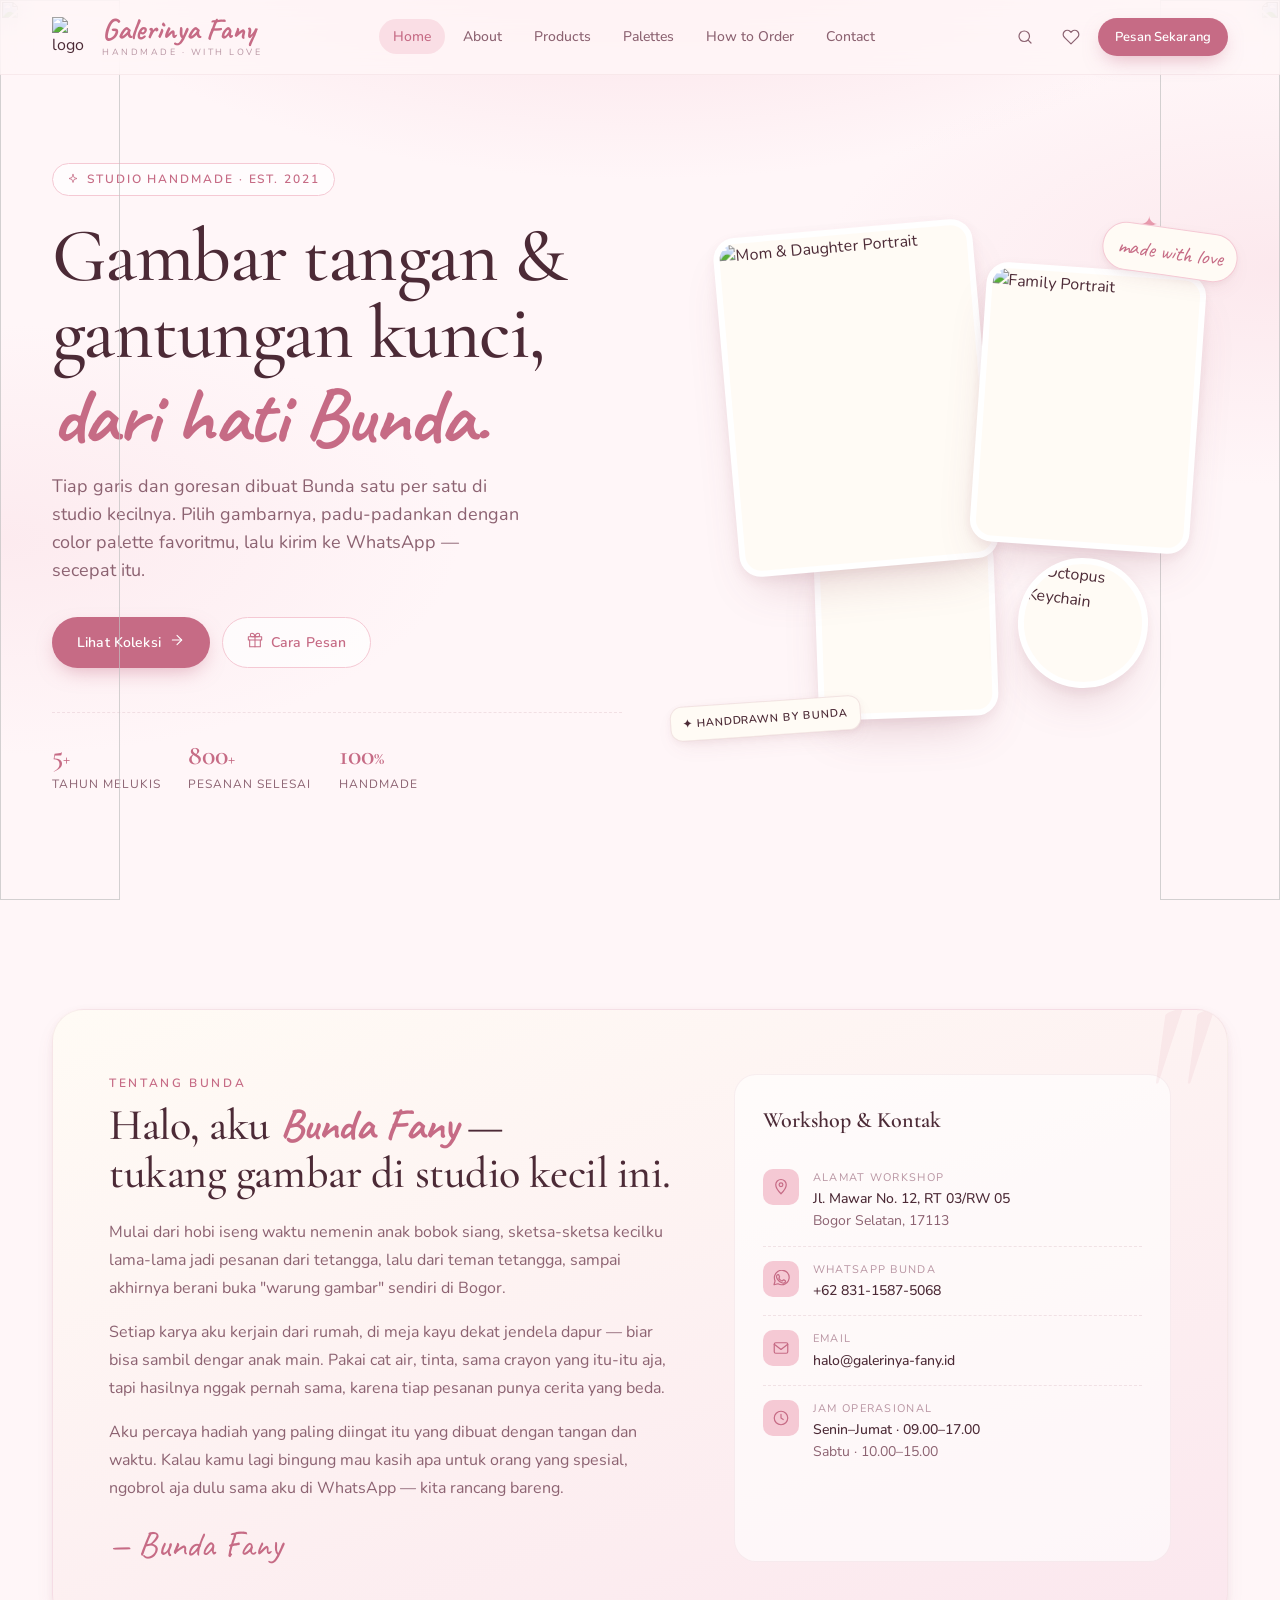
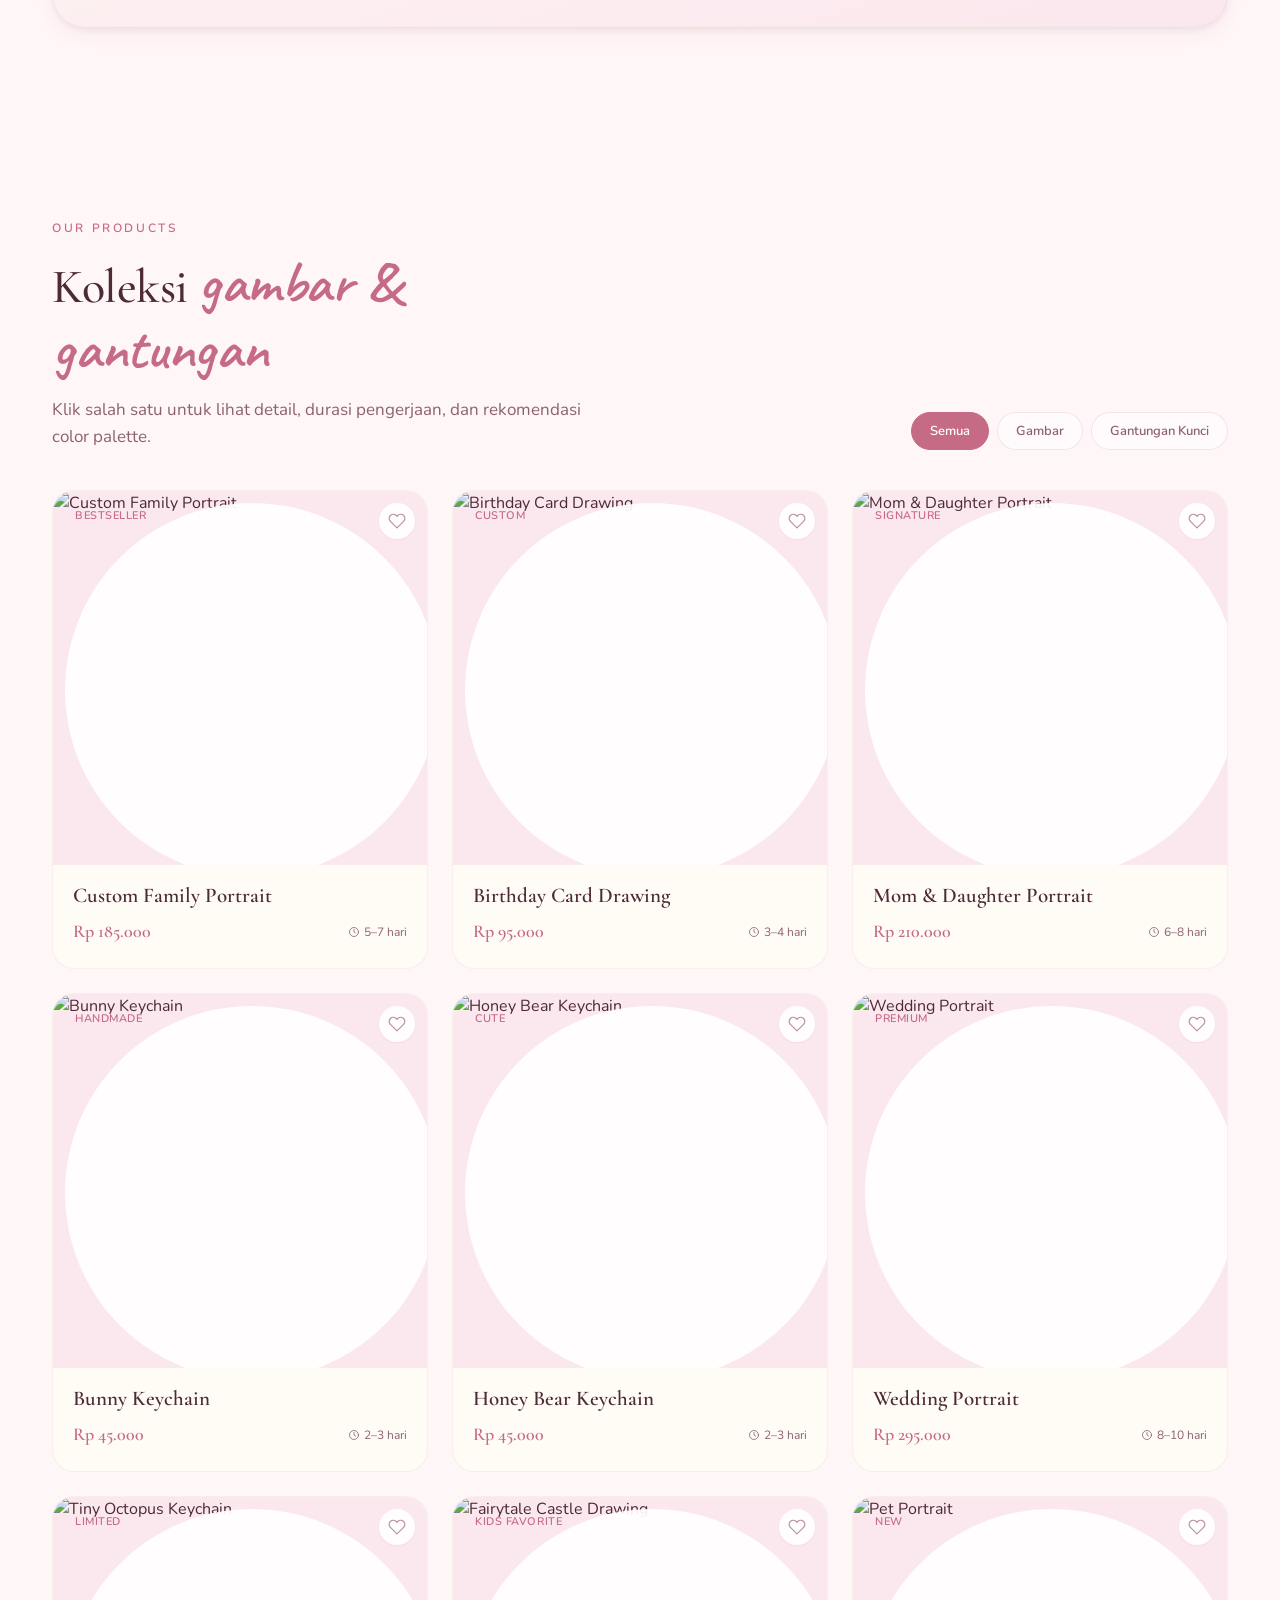
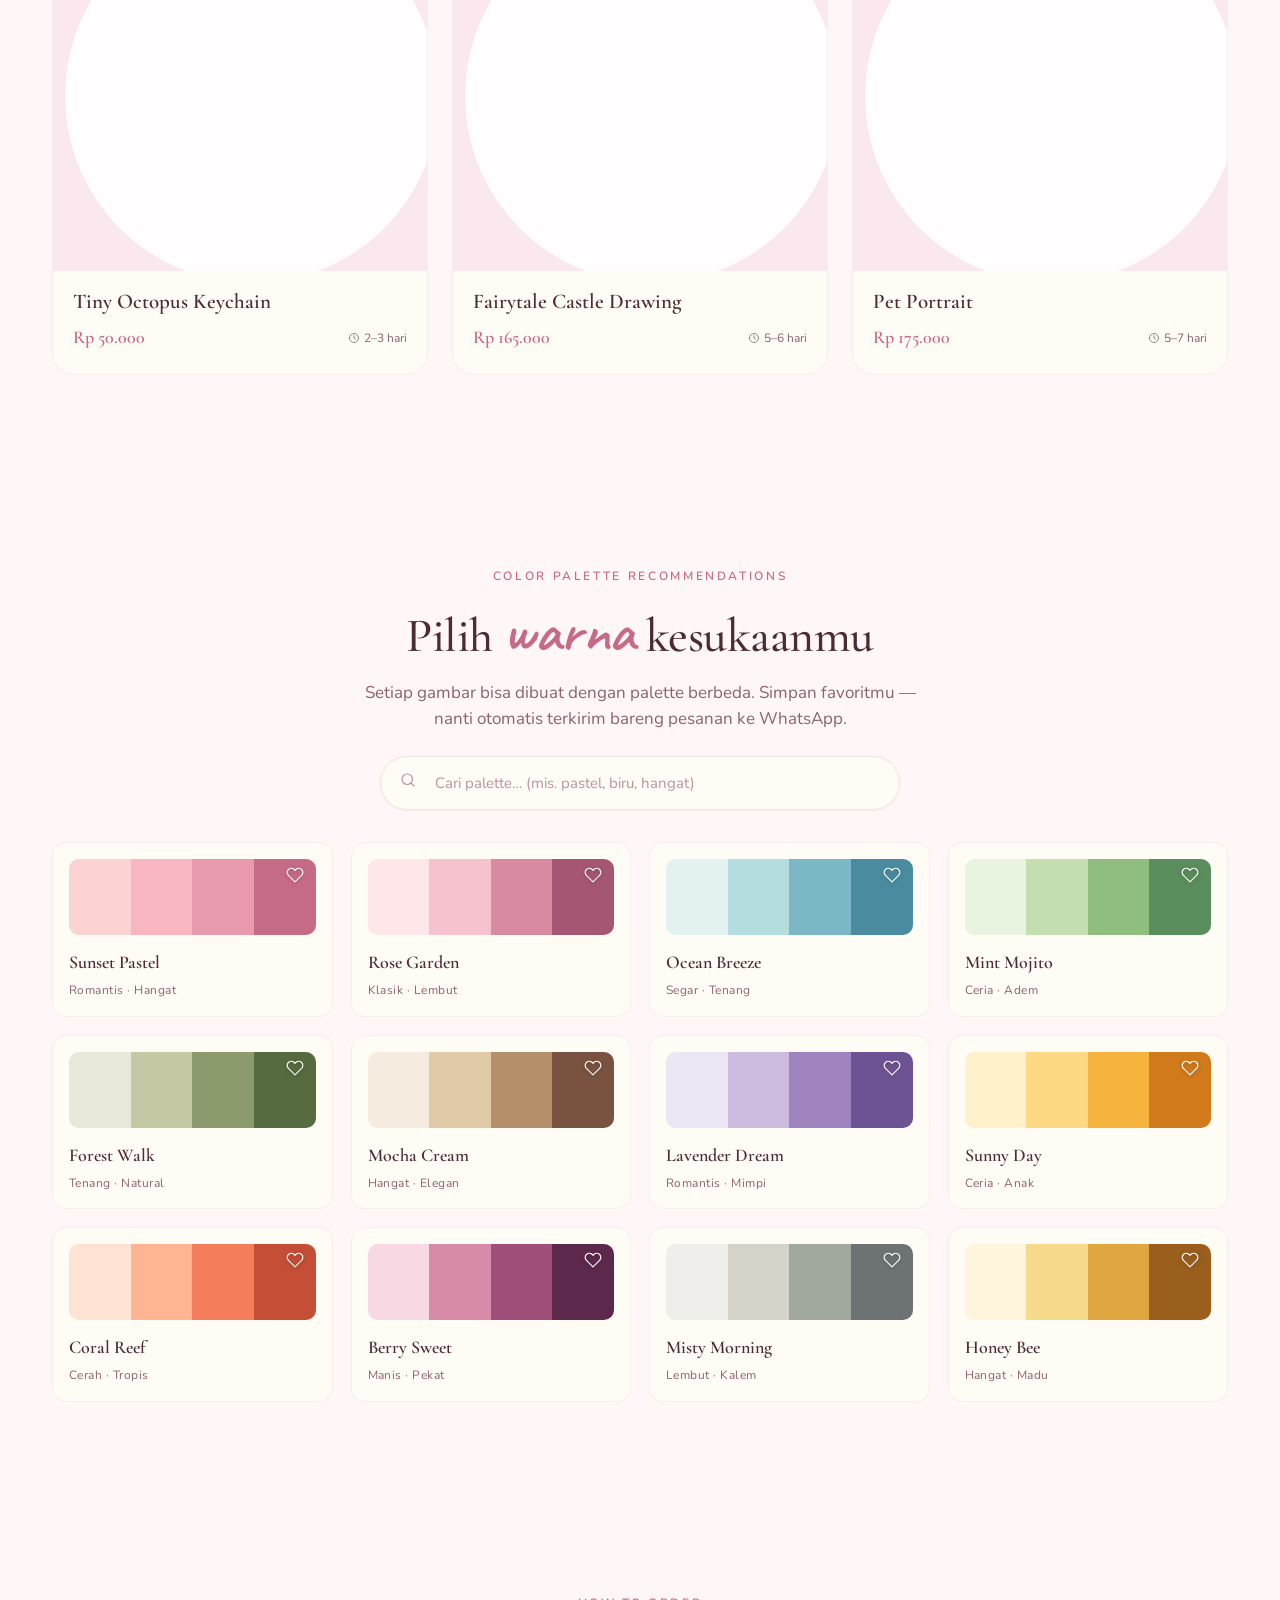
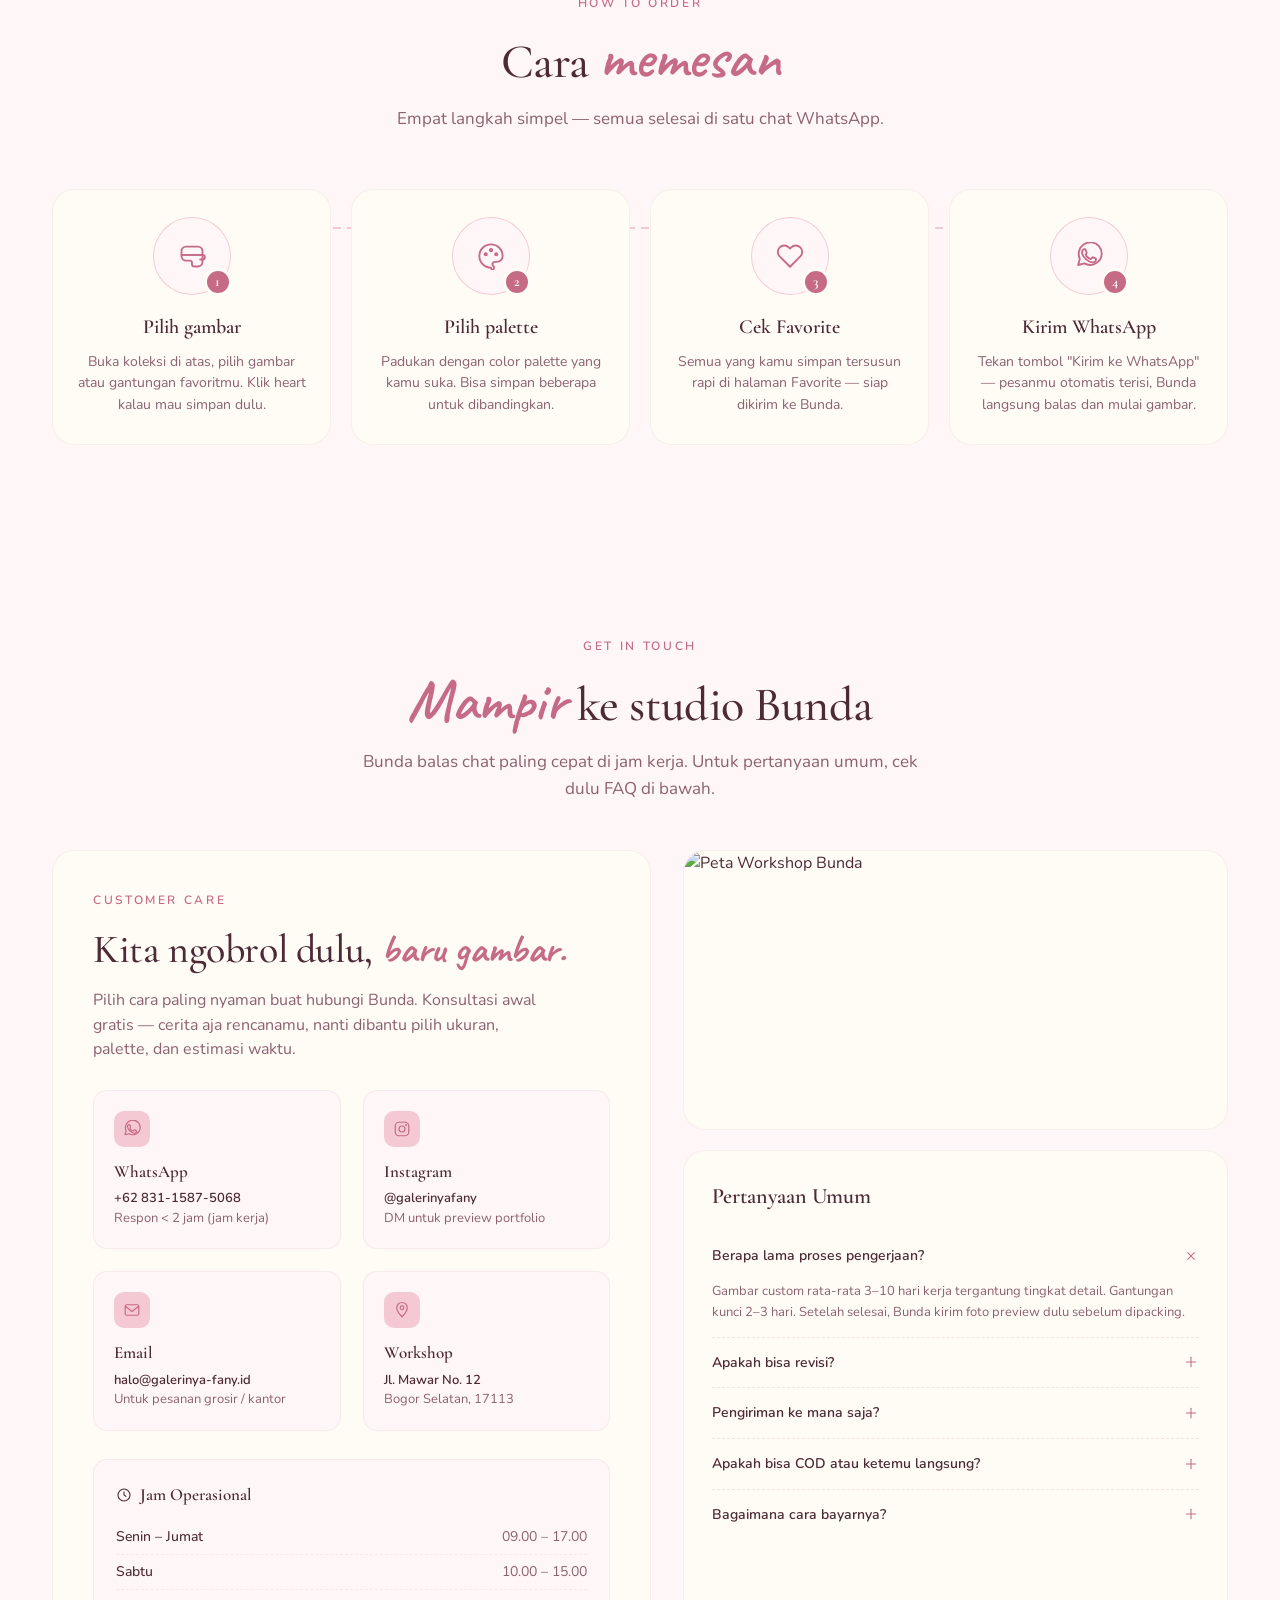
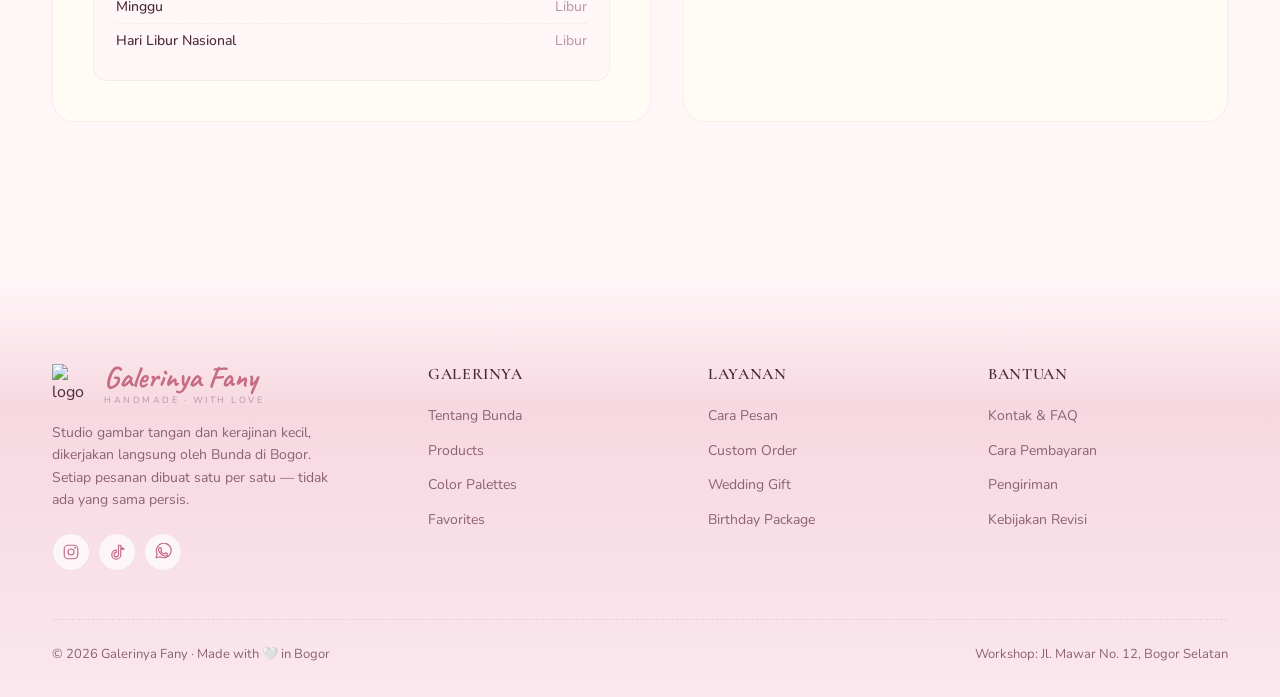
==== commit 1fcf0439: "Add files via upload" ====
--- a/index.html
+++ b/index.html
@@ -67,7 +67,7 @@
         <div class="hero-meta">
           <div class="hero-meta-item"><div class="num">5<span style="font-size:18px">+</span></div><div class="lbl">Tahun melukis</div></div>
           <div class="hero-meta-item"><div class="num">800<span style="font-size:18px">+</span></div><div class="lbl">Pesanan selesai</div></div>
-          <div class="hero-meta-item"><div class="num">4.9<span style="font-size:18px">★</span></div><div class="lbl">Rating Shopee</div></div>
+          <div class="hero-meta-item"><div class="num">100<span style="font-size:18px">%</span></div><div class="lbl">Handmade</div></div>
         </div>
       </div>
       <div class="hero-art">
@@ -91,7 +91,7 @@
       <div class="about-text">
         <div class="eyebrow">Tentang Bunda</div>
         <h2>Halo, aku <em>Bunda Fany</em> —<br/>tukang gambar di studio kecil ini.</h2>
-        <p>Mulai dari hobi iseng waktu nemenin anak bobok siang, sketsa-sketsa kecilku lama-lama jadi pesanan dari tetangga, lalu dari teman tetangga, sampai akhirnya berani buka "warung gambar" sendiri di Bekasi.</p>
+        <p>Mulai dari hobi iseng waktu nemenin anak bobok siang, sketsa-sketsa kecilku lama-lama jadi pesanan dari tetangga, lalu dari teman tetangga, sampai akhirnya berani buka "warung gambar" sendiri di Bogor.</p>
         <p>Setiap karya aku kerjain dari rumah, di meja kayu dekat jendela dapur — biar bisa sambil dengar anak main. Pakai cat air, tinta, sama crayon yang itu-itu aja, tapi hasilnya nggak pernah sama, karena tiap pesanan punya cerita yang beda.</p>
         <p>Aku percaya hadiah yang paling diingat itu yang dibuat dengan tangan dan waktu. Kalau kamu lagi bingung mau kasih apa untuk orang yang spesial, ngobrol aja dulu sama aku di WhatsApp — kita rancang bareng.</p>
         <div class="about-signature">— Bunda Fany</div>
@@ -100,11 +100,11 @@
         <h3>Workshop &amp; Kontak</h3>
         <div class="info-row">
           <div class="info-icon" id="ico-pin"></div>
-          <div><div class="info-label">Alamat Workshop</div><div class="info-value">Jl. Mawar No. 12, RT 03/RW 05</div><div class="info-value" style="color:var(--text-soft);font-weight:400">Bekasi Timur, 17113</div></div>
+          <div><div class="info-label">Alamat Workshop</div><div class="info-value">Jl. Mawar No. 12, RT 03/RW 05</div><div class="info-value" style="color:var(--text-soft);font-weight:400">Bogor Selatan, 17113</div></div>
         </div>
         <div class="info-row">
           <div class="info-icon" id="ico-wa-about"></div>
-          <div><div class="info-label">WhatsApp Bunda</div><div class="info-value">+62 812-3456-7890</div></div>
+          <div><div class="info-label">WhatsApp Bunda</div><div class="info-value">+62 831-1587-5068</div></div>
         </div>
         <div class="info-row">
           <div class="info-icon" id="ico-mail-about"></div>
@@ -205,10 +205,10 @@
         <h2>Kita ngobrol dulu, <em>baru gambar.</em></h2>
         <p>Pilih cara paling nyaman buat hubungi Bunda. Konsultasi awal gratis — cerita aja rencanamu, nanti dibantu pilih ukuran, palette, dan estimasi waktu.</p>
         <div class="contact-blocks">
-          <div class="contact-block"><div class="info-icon" id="ico-c-wa"></div><h4>WhatsApp</h4><p><strong>+62 812-3456-7890</strong><br/>Respon &lt; 2 jam (jam kerja)</p></div>
-          <div class="contact-block"><div class="info-icon" id="ico-c-ig"></div><h4>Instagram</h4><p><strong>@galerinya.fany</strong><br/>DM untuk preview portfolio</p></div>
+          <div class="contact-block"><div class="info-icon" id="ico-c-wa"></div><h4>WhatsApp</h4><p><strong>+62 831-1587-5068</strong><br/>Respon &lt; 2 jam (jam kerja)</p></div>
+          <div class="contact-block"><div class="info-icon" id="ico-c-ig"></div><h4>Instagram</h4><p><strong>@galerinyafany</strong><br/>DM untuk preview portfolio</p></div>
           <div class="contact-block"><div class="info-icon" id="ico-c-mail"></div><h4>Email</h4><p><strong>halo@galerinya-fany.id</strong><br/>Untuk pesanan grosir / kantor</p></div>
-          <div class="contact-block"><div class="info-icon" id="ico-c-pin"></div><h4>Workshop</h4><p><strong>Jl. Mawar No. 12</strong><br/>Bekasi Timur, 17113</p></div>
+          <div class="contact-block"><div class="info-icon" id="ico-c-pin"></div><h4>Workshop</h4><p><strong>Jl. Mawar No. 12</strong><br/>Bogor Selatan, 17113</p></div>
         </div>
         <div class="contact-hours">
           <h4 id="hours-title"></h4>
@@ -236,12 +236,11 @@
           <img src="images/logo.svg" width="42" height="42" alt="logo">
           <div><div class="logo-text">Galerinya Fany</div><div class="logo-sub">handmade · with love</div></div>
         </div>
-        <p class="footer-tag">Studio gambar tangan dan kerajinan kecil, dikerjakan langsung oleh Bunda di Bekasi. Setiap pesanan dibuat satu per satu — tidak ada yang sama persis.</p>
+        <p class="footer-tag">Studio gambar tangan dan kerajinan kecil, dikerjakan langsung oleh Bunda di Bogor. Setiap pesanan dibuat satu per satu — tidak ada yang sama persis.</p>
         <div class="footer-social">
-          <a href="#" aria-label="Instagram" id="ft-ig"></a>
-          <a href="#" aria-label="TikTok" id="ft-tt"></a>
-          <a href="#" aria-label="Shopee" id="ft-sp"></a>
-          <a href="#" aria-label="WhatsApp" id="ft-wa"></a>
+          <a href="https://instagram.com/galerinyafany" aria-label="Instagram" id="ft-ig"></a>
+          <a href="https://tiktok.com/@fanyhann" aria-label="TikTok" id="ft-tt"></a>
+          <a href="https://wa.me/+6283115875068" aria-label="WhatsApp" id="ft-wa"></a>
         </div>
       </div>
       <div>
@@ -257,9 +256,9 @@
         <h4>Layanan</h4>
         <ul>
           <li><a href="#order" class="scroll-link">Cara Pesan</a></li>
-          <li><a href="#">Custom Order</a></li>
-          <li><a href="#">Wedding Gift</a></li>
-          <li><a href="#">Birthday Package</a></li>
+          <li><a href="#contact" class="scroll-link">Custom Order</a></li>
+          <li><a href="#products" class="scroll-link">Wedding Gift</a></li>
+          <li><a href="#products" class="scroll-link">Birthday Package</a></li>
         </ul>
       </div>
       <div>
@@ -267,14 +266,14 @@
         <ul>
           <li><a href="#contact" class="scroll-link">Kontak &amp; FAQ</a></li>
           <li><a href="#contact" class="scroll-link">Cara Pembayaran</a></li>
-          <li><a href="#">Pengiriman</a></li>
-          <li><a href="#">Kebijakan Revisi</a></li>
+          <li><a href="#contact" class="scroll-link">Pengiriman</a></li>
+          <li><a href="#contact"class="scroll-link">Kebijakan Revisi</a></li>
         </ul>
       </div>
     </div>
     <div class="footer-bottom">
-      <div>© 2026 Galerinya Fany · Made with 🤍 in Bekasi</div>
-      <div>Workshop: Jl. Mawar No. 12, Bekasi Timur</div>
+      <div>© 2026 Galerinya Fany · Made with 🤍 in Bogor</div>
+      <div>Workshop: Jl. Mawar No. 12, Bogor Selatan</div>
     </div>
   </div>
 </footer>
@@ -323,7 +322,6 @@
   document.getElementById('ico-step4').innerHTML      = icon('whatsapp',28) + '<span>4</span>';
   document.getElementById('ft-ig').innerHTML = icon('instagram',18);
   document.getElementById('ft-tt').innerHTML = icon('tiktok',18);
-  document.getElementById('ft-sp').innerHTML = icon('shopee',18);
   document.getElementById('ft-wa').innerHTML = icon('whatsapp',18);
   document.getElementById('hours-title').innerHTML    = icon('clock',16) + ' Jam Operasional';
 }
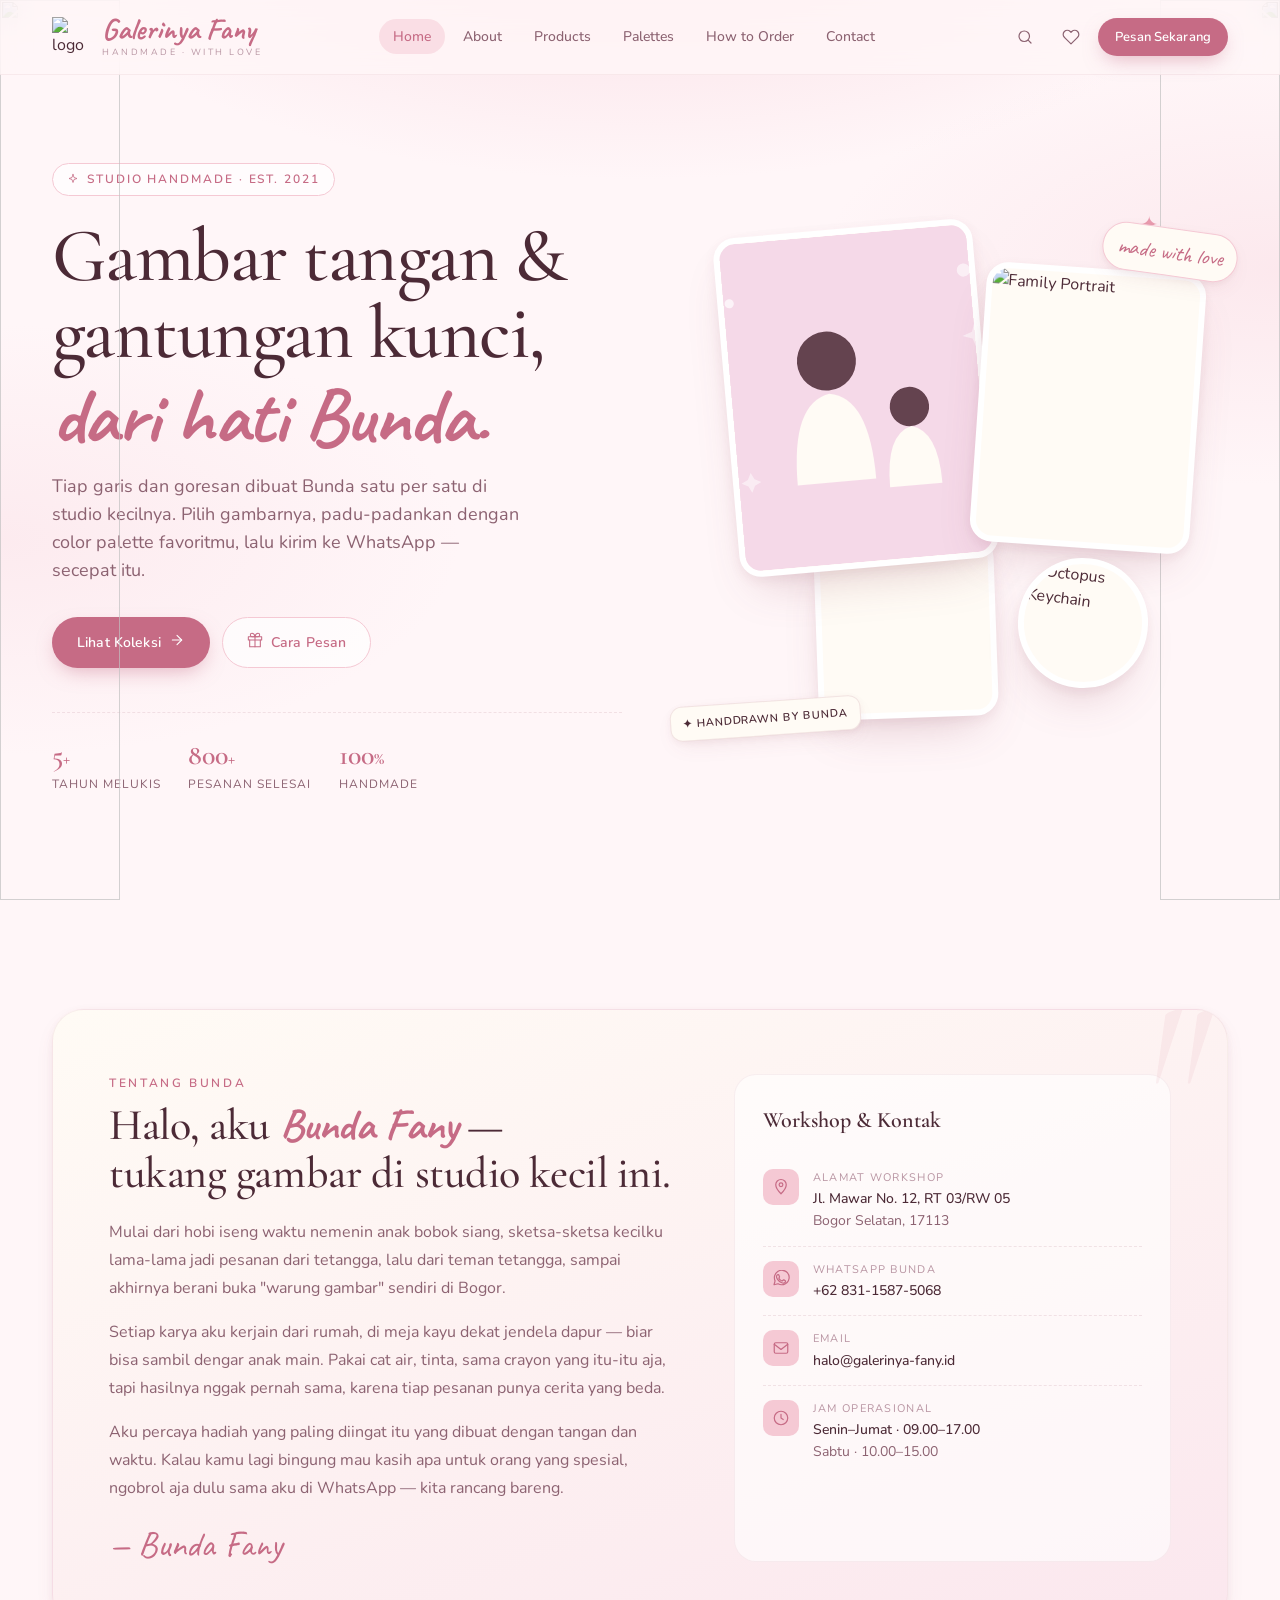
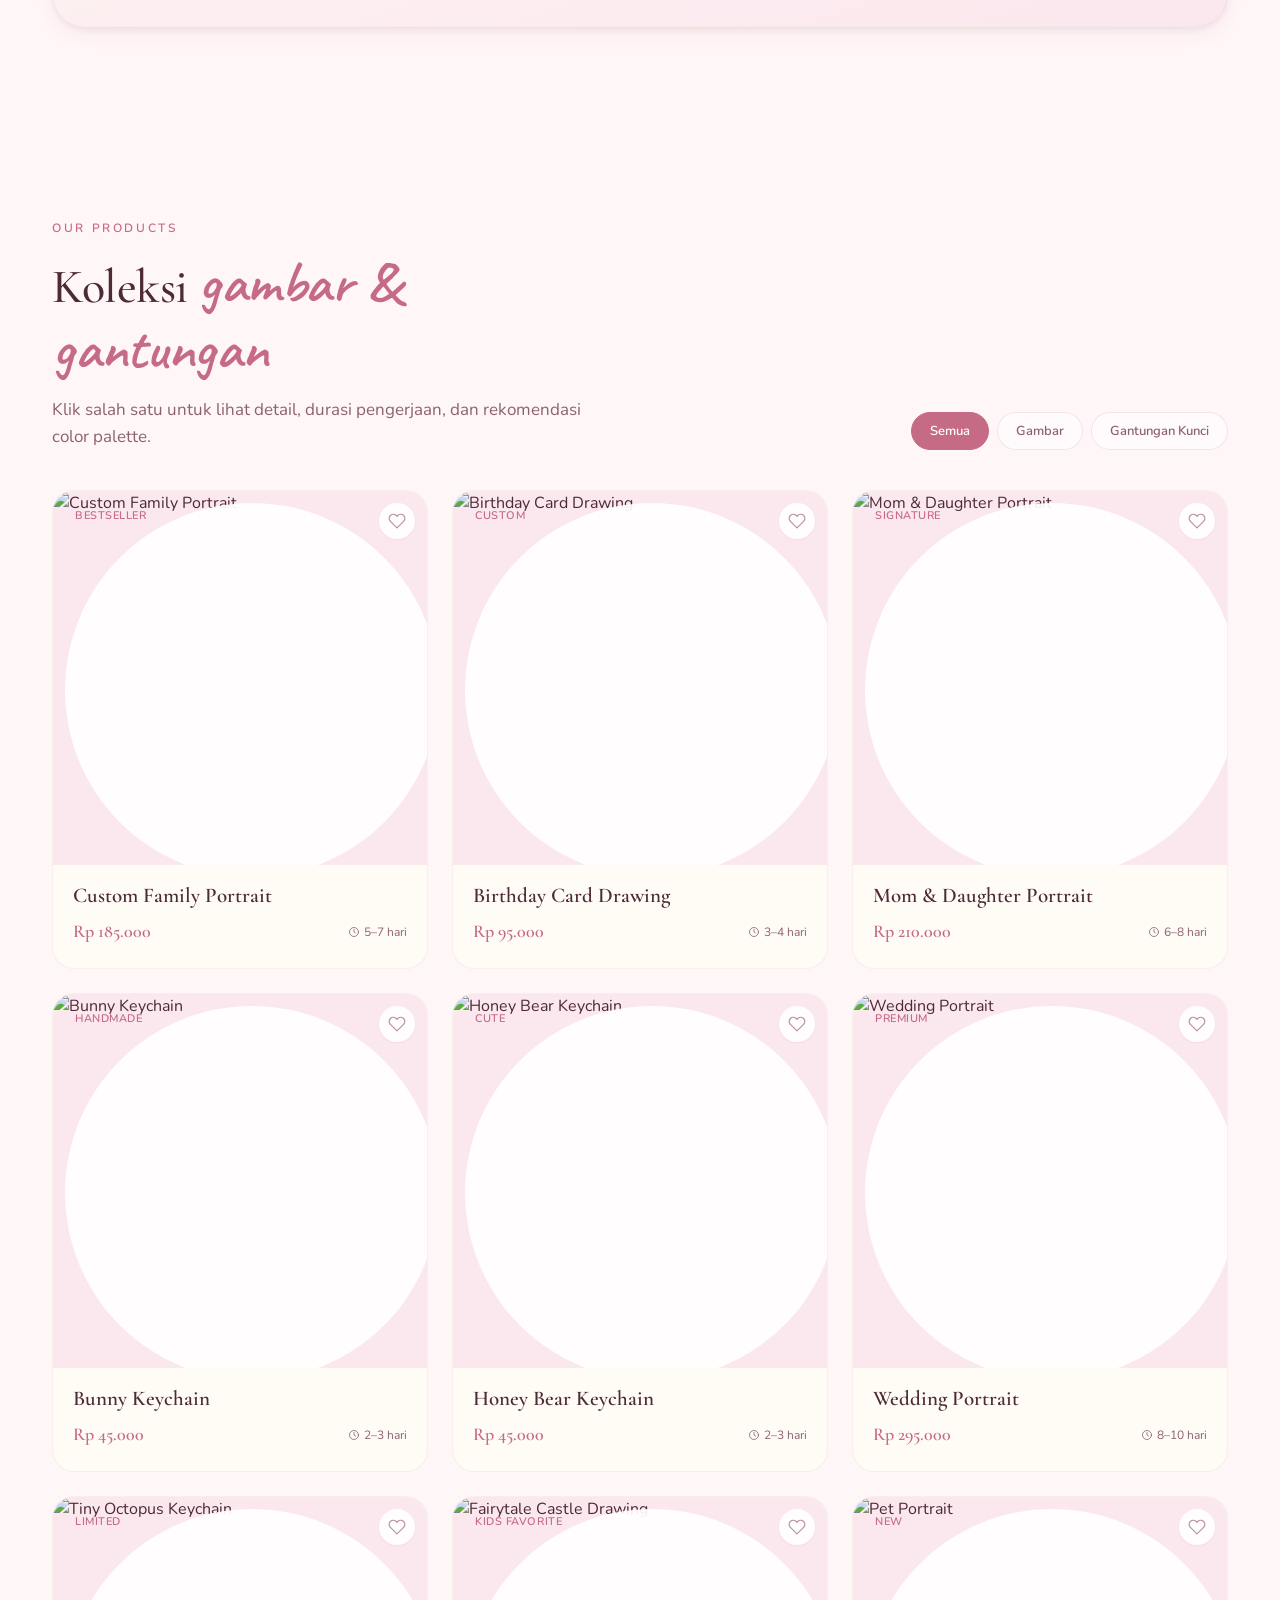
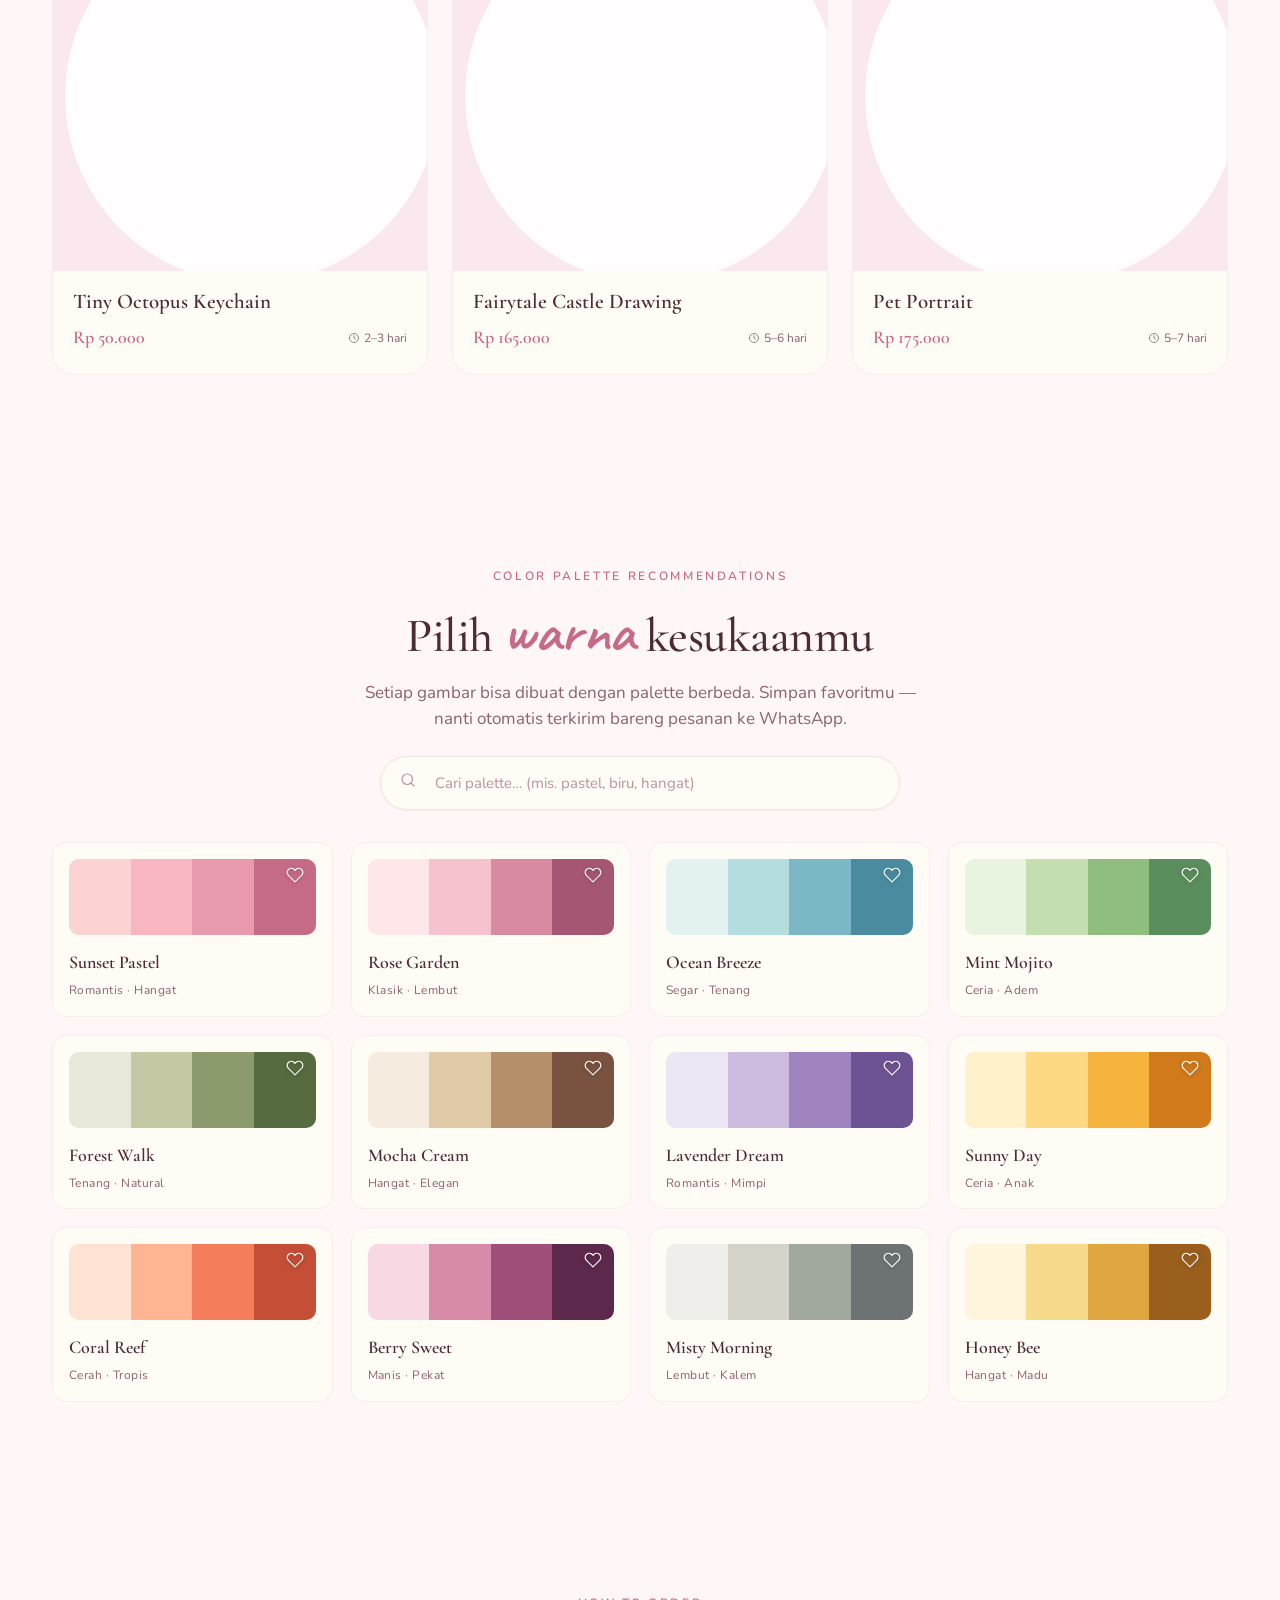
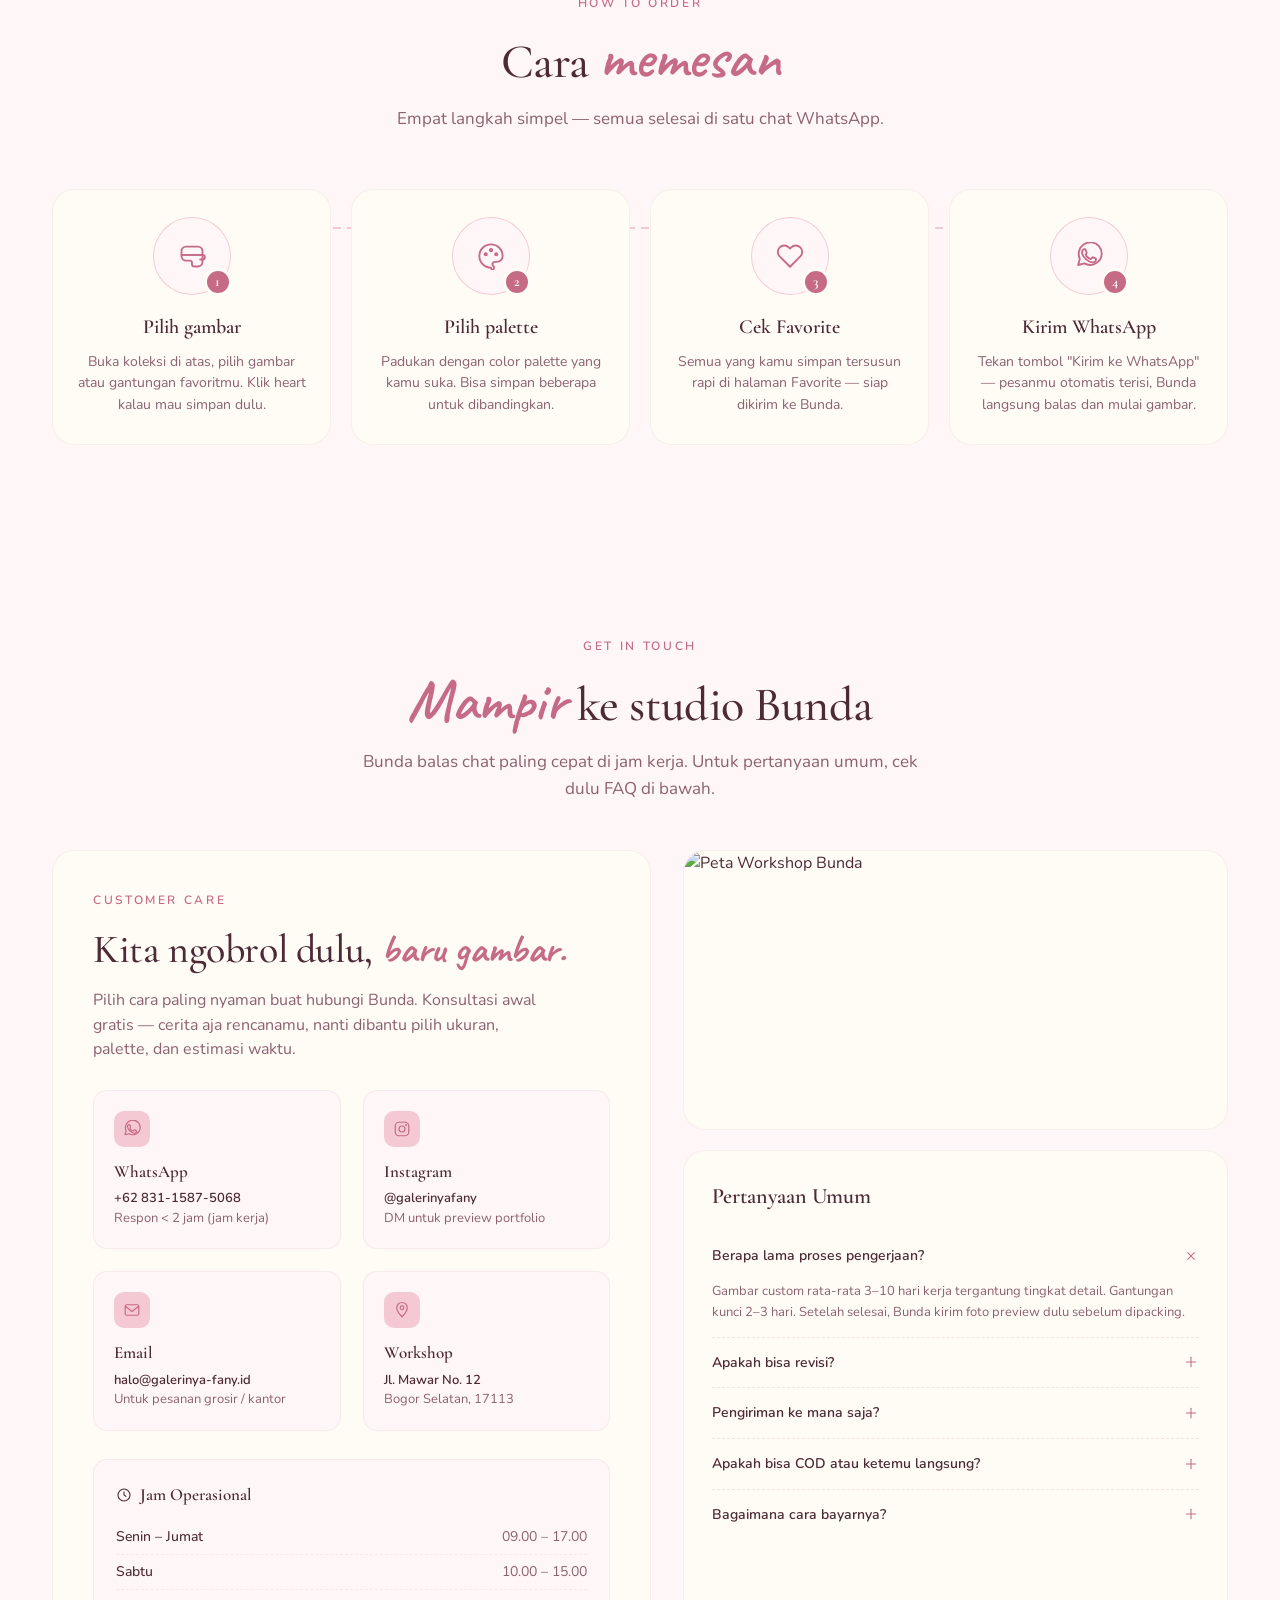
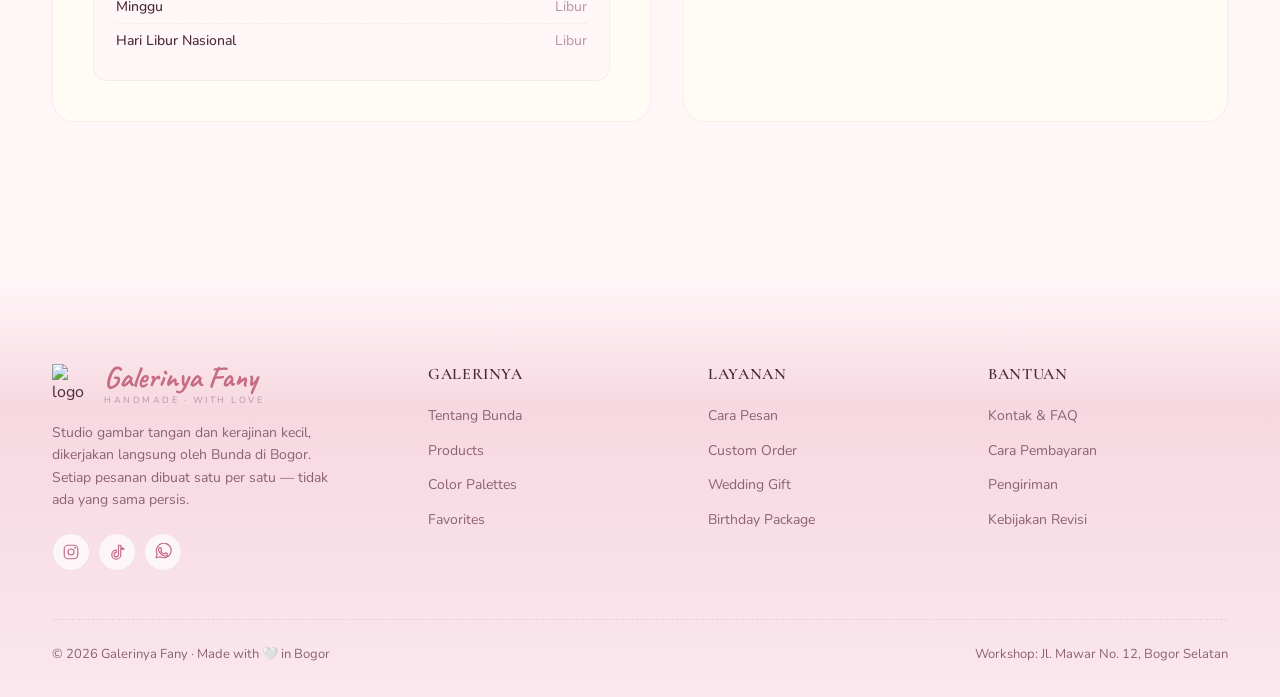
==== commit df6cfdb9: "Add files via upload" ====
--- a/index.html
+++ b/index.html
@@ -71,7 +71,7 @@
         </div>
       </div>
       <div class="hero-art">
-        <div class="hero-tile hero-tile-1"><img src="images/products/mom-daughter.svg" alt="Mom &amp; Daughter Portrait" style="width:100%;height:100%;object-fit:cover"></div>
+        <div class="hero-tile hero-tile-1"><img src="mom-daughter.svg" alt="Mom &amp; Daughter Portrait" style="width:100%;height:100%;object-fit:cover"></div>
         <div class="hero-tile hero-tile-2"><img src="images/products/family-portrait.svg" alt="Family Portrait" style="width:100%;height:100%;object-fit:cover"></div>
         <div class="hero-tile hero-tile-3"><img src="images/products/bunny-keychain.svg" alt="Bunny Keychain" style="width:100%;height:100%;object-fit:cover"></div>
         <div class="hero-tile hero-tile-4"><img src="images/products/octopus-keychain.svg" alt="Octopus Keychain" style="width:100%;height:100%;object-fit:cover"></div>
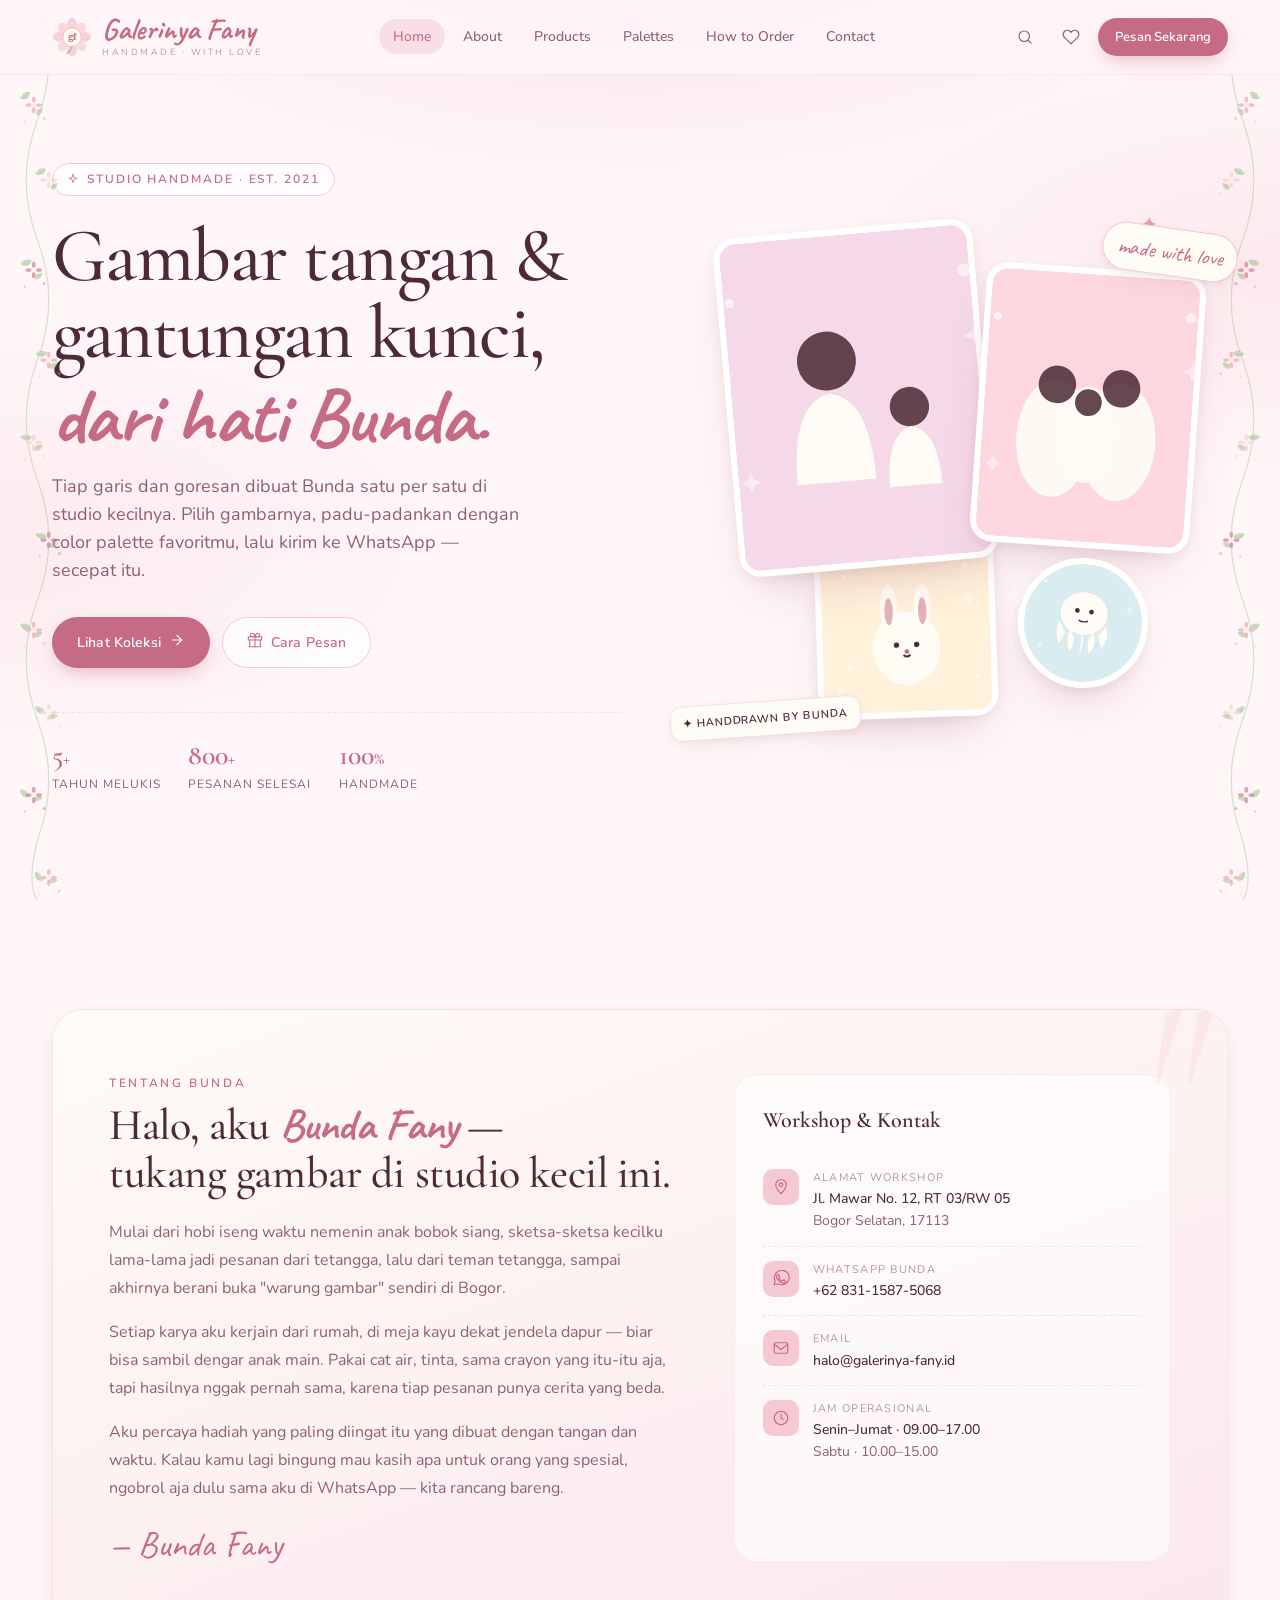
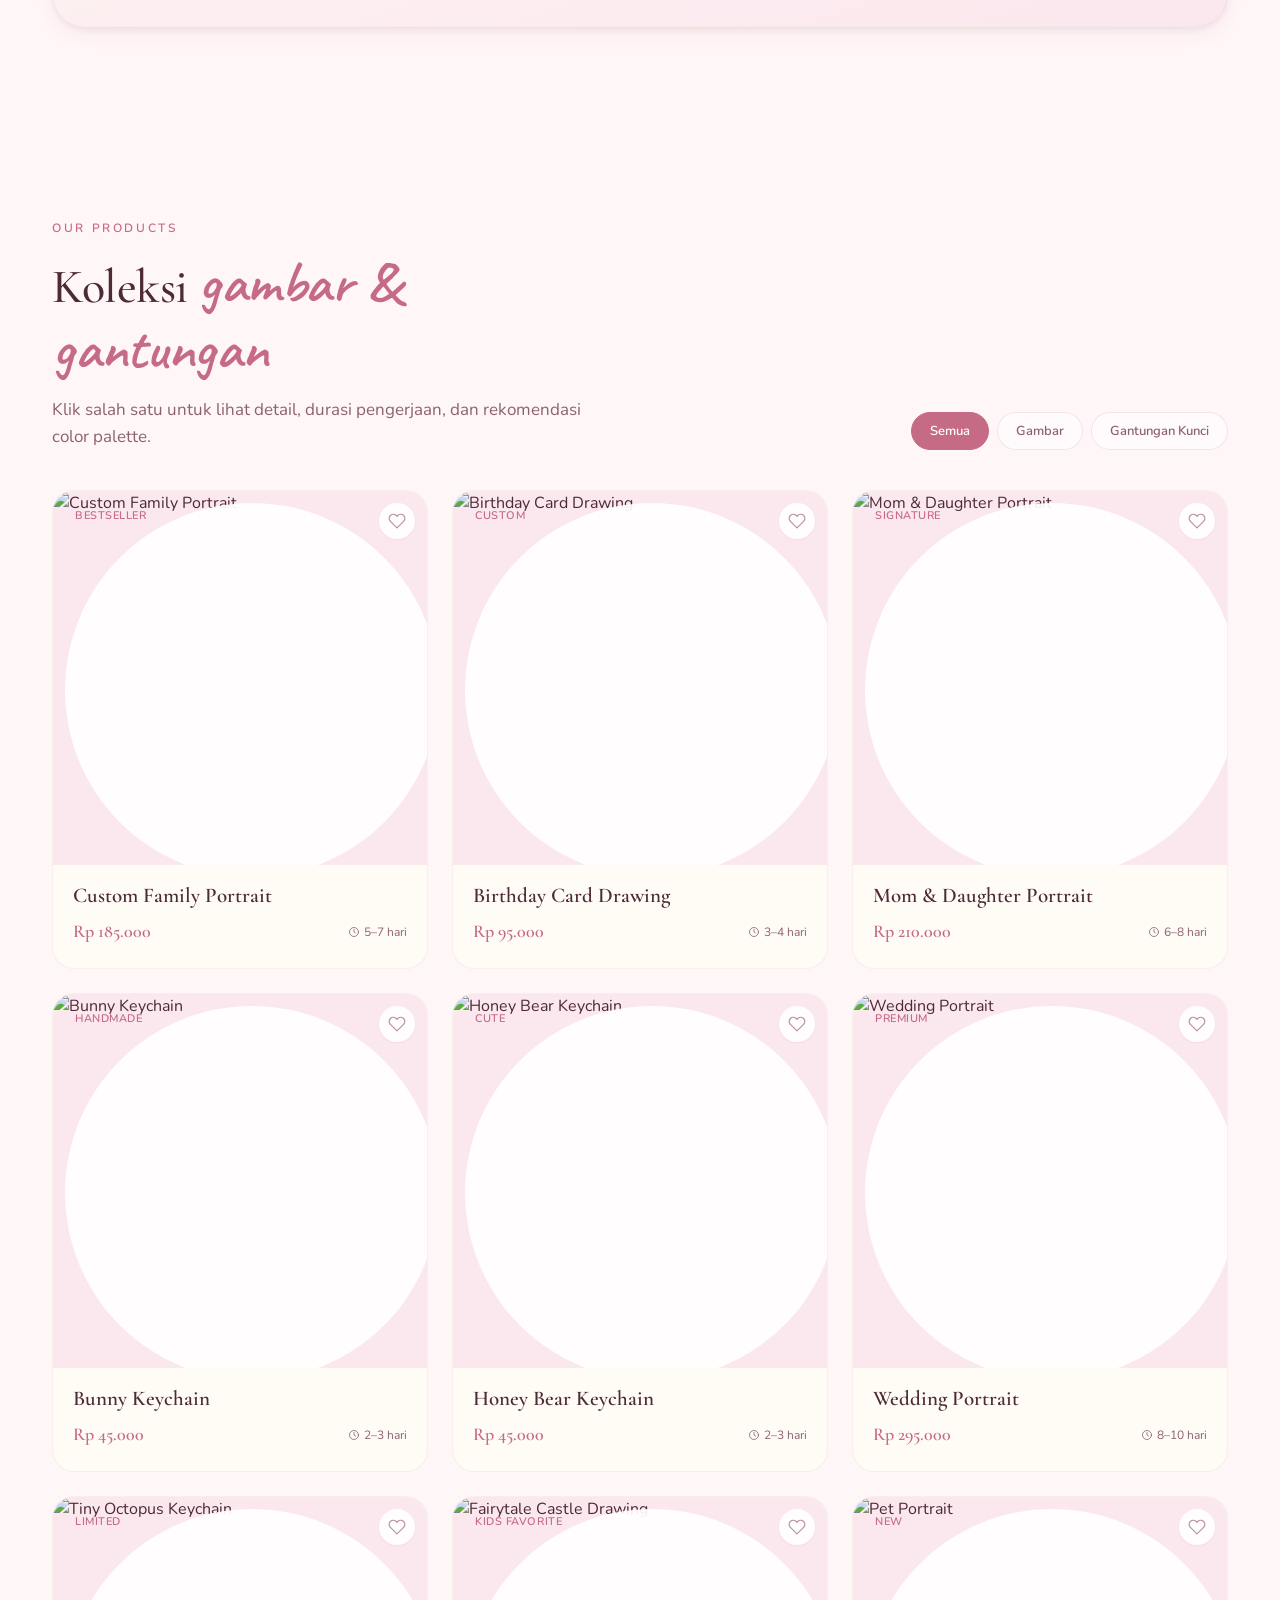
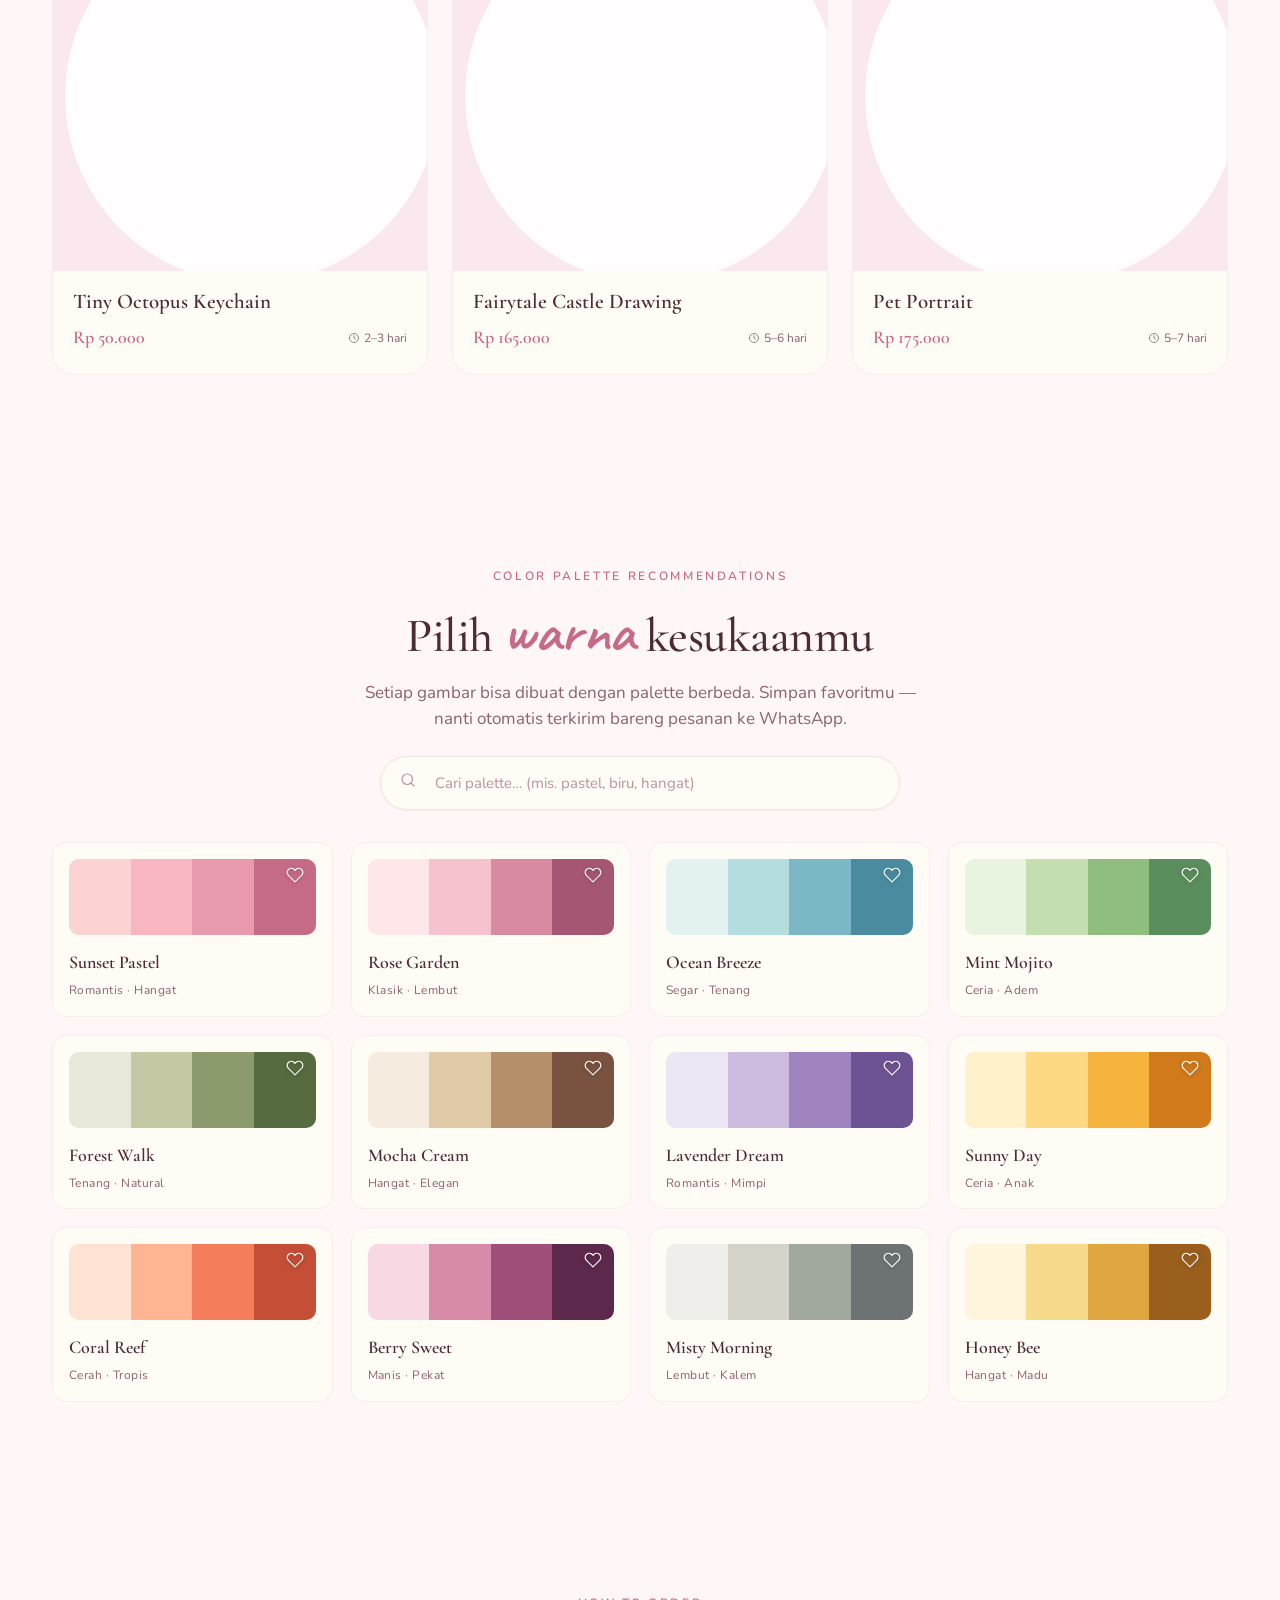
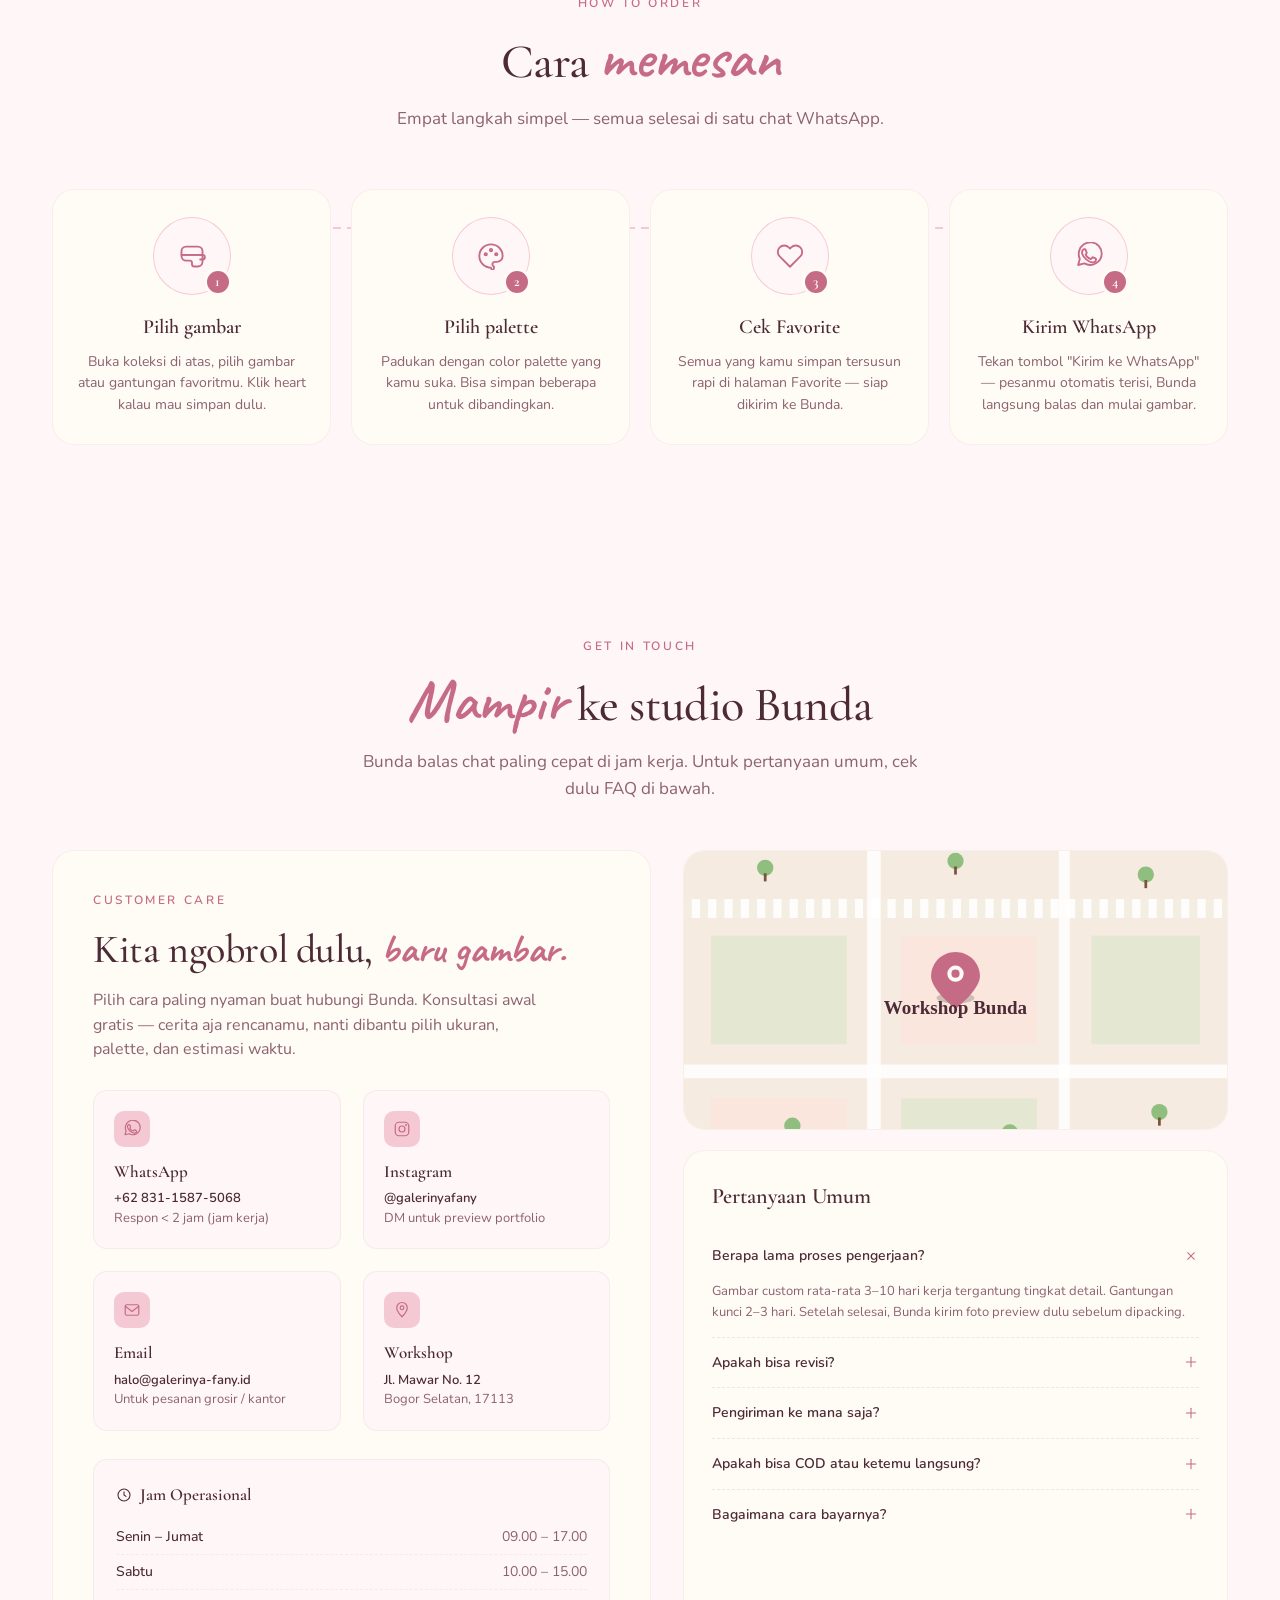
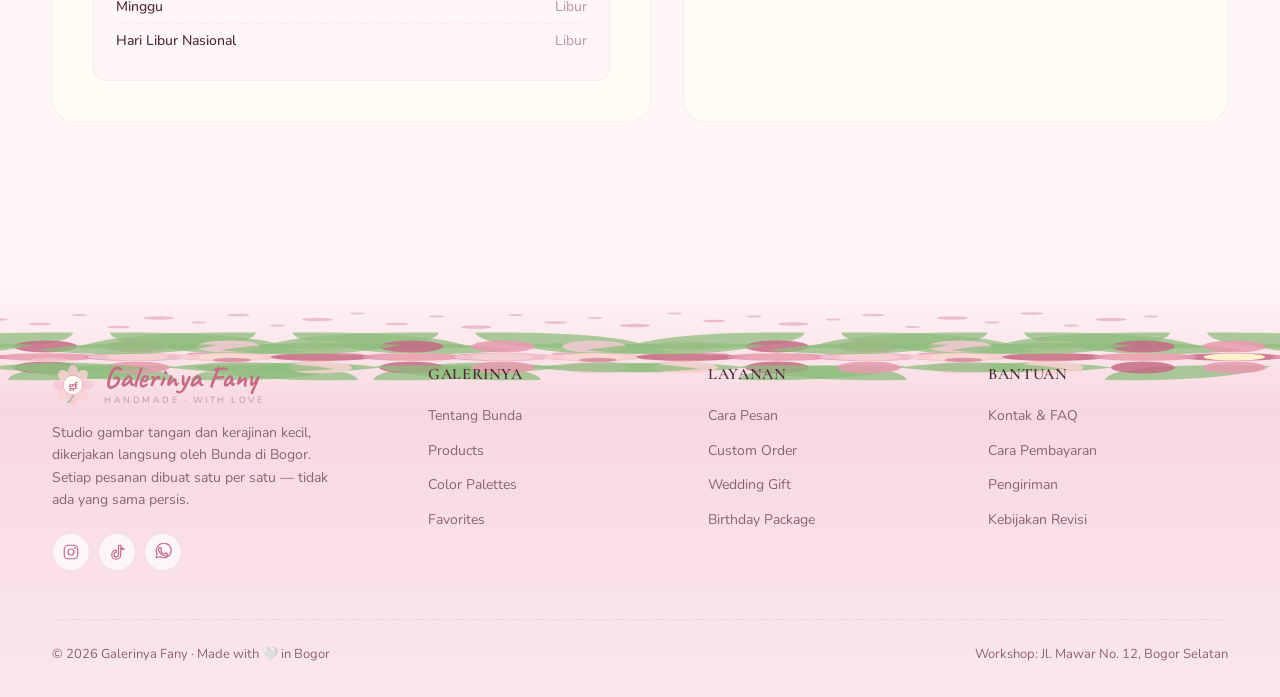
==== commit 94f5e304: "Add files via upload" ====
--- a/index.html
+++ b/index.html
@@ -12,14 +12,14 @@
 <body>
 
 <!-- Dekorasi bunga di kiri & kanan (fixed) -->
-<div class="side-garden left"><img src="images/decorations/side-garden.svg" style="width:100%;height:100%" alt=""></div>
-<div class="side-garden right"><img src="images/decorations/side-garden.svg" style="width:100%;height:100%" alt=""></div>
+<div class="side-garden left"><img src="side-garden.svg" style="width:100%;height:100%" alt=""></div>
+<div class="side-garden right"><img src="side-garden.svg" style="width:100%;height:100%" alt=""></div>
 
 <!-- ═══════════════════ NAVBAR ═══════════════════ -->
 <nav class="navbar">
   <div class="navbar-inner">
     <a href="index.html" class="logo">
-      <img src="images/logo.svg" width="40" height="40" alt="logo">
+      <img src="logo.svg" width="40" height="40" alt="logo">
       <div>
         <div class="logo-text">Galerinya Fany</div>
         <div class="logo-sub">handmade · with love</div>
@@ -72,9 +72,9 @@
       </div>
       <div class="hero-art">
         <div class="hero-tile hero-tile-1"><img src="mom-daughter.svg" alt="Mom &amp; Daughter Portrait" style="width:100%;height:100%;object-fit:cover"></div>
-        <div class="hero-tile hero-tile-2"><img src="images/products/family-portrait.svg" alt="Family Portrait" style="width:100%;height:100%;object-fit:cover"></div>
-        <div class="hero-tile hero-tile-3"><img src="images/products/bunny-keychain.svg" alt="Bunny Keychain" style="width:100%;height:100%;object-fit:cover"></div>
-        <div class="hero-tile hero-tile-4"><img src="images/products/octopus-keychain.svg" alt="Octopus Keychain" style="width:100%;height:100%;object-fit:cover"></div>
+        <div class="hero-tile hero-tile-2"><img src="family-portrait.svg" alt="Family Portrait" style="width:100%;height:100%;object-fit:cover"></div>
+        <div class="hero-tile hero-tile-3"><img src="bunny-keychain.svg" alt="Bunny Keychain" style="width:100%;height:100%;object-fit:cover"></div>
+        <div class="hero-tile hero-tile-4"><img src="octopus-keychain.svg" alt="Octopus Keychain" style="width:100%;height:100%;object-fit:cover"></div>
         <div class="hero-sparkle s1">✦</div>
         <div class="hero-sparkle s2">✦</div>
         <div style="position:absolute;top:20px;right:-10px;background:#FFFBF5;border-radius:999px;padding:6px 14px;font-family:var(--font-script);font-size:22px;color:#C66B85;box-shadow:var(--shadow-md);border:1px solid #F5C9D4;transform:rotate(8deg);z-index:5">made with love</div>
@@ -216,7 +216,7 @@
         </div>
       </div>
       <div class="contact-side">
-        <div class="contact-map"><img src="images/decorations/map.svg" style="width:100%;height:100%;object-fit:cover" alt="Peta Workshop Bunda"></div>
+        <div class="contact-map"><img src="map.svg" style="width:100%;height:100%;object-fit:cover" alt="Peta Workshop Bunda"></div>
         <div class="contact-faq">
           <h3>Pertanyaan Umum</h3>
           <div id="faq-list"></div>
@@ -228,12 +228,12 @@
 
 <!-- ═══════════════════ FOOTER ═══════════════════ -->
 <footer class="footer">
-  <div style="position:absolute;top:0;left:0;right:0"><img src="images/decorations/floral-border.svg" style="width:100%;display:block" alt=""></div>
+  <div style="position:absolute;top:0;left:0;right:0"><img src="floral-border.svg" style="width:100%;display:block" alt=""></div>
   <div class="wrap" style="position:relative">
     <div class="footer-grid">
       <div>
         <div class="logo" style="cursor:default">
-          <img src="images/logo.svg" width="42" height="42" alt="logo">
+          <img src="logo.svg" width="42" height="42" alt="logo">
           <div><div class="logo-text">Galerinya Fany</div><div class="logo-sub">handmade · with love</div></div>
         </div>
         <p class="footer-tag">Studio gambar tangan dan kerajinan kecil, dikerjakan langsung oleh Bunda di Bogor. Setiap pesanan dibuat satu per satu — tidak ada yang sama persis.</p>
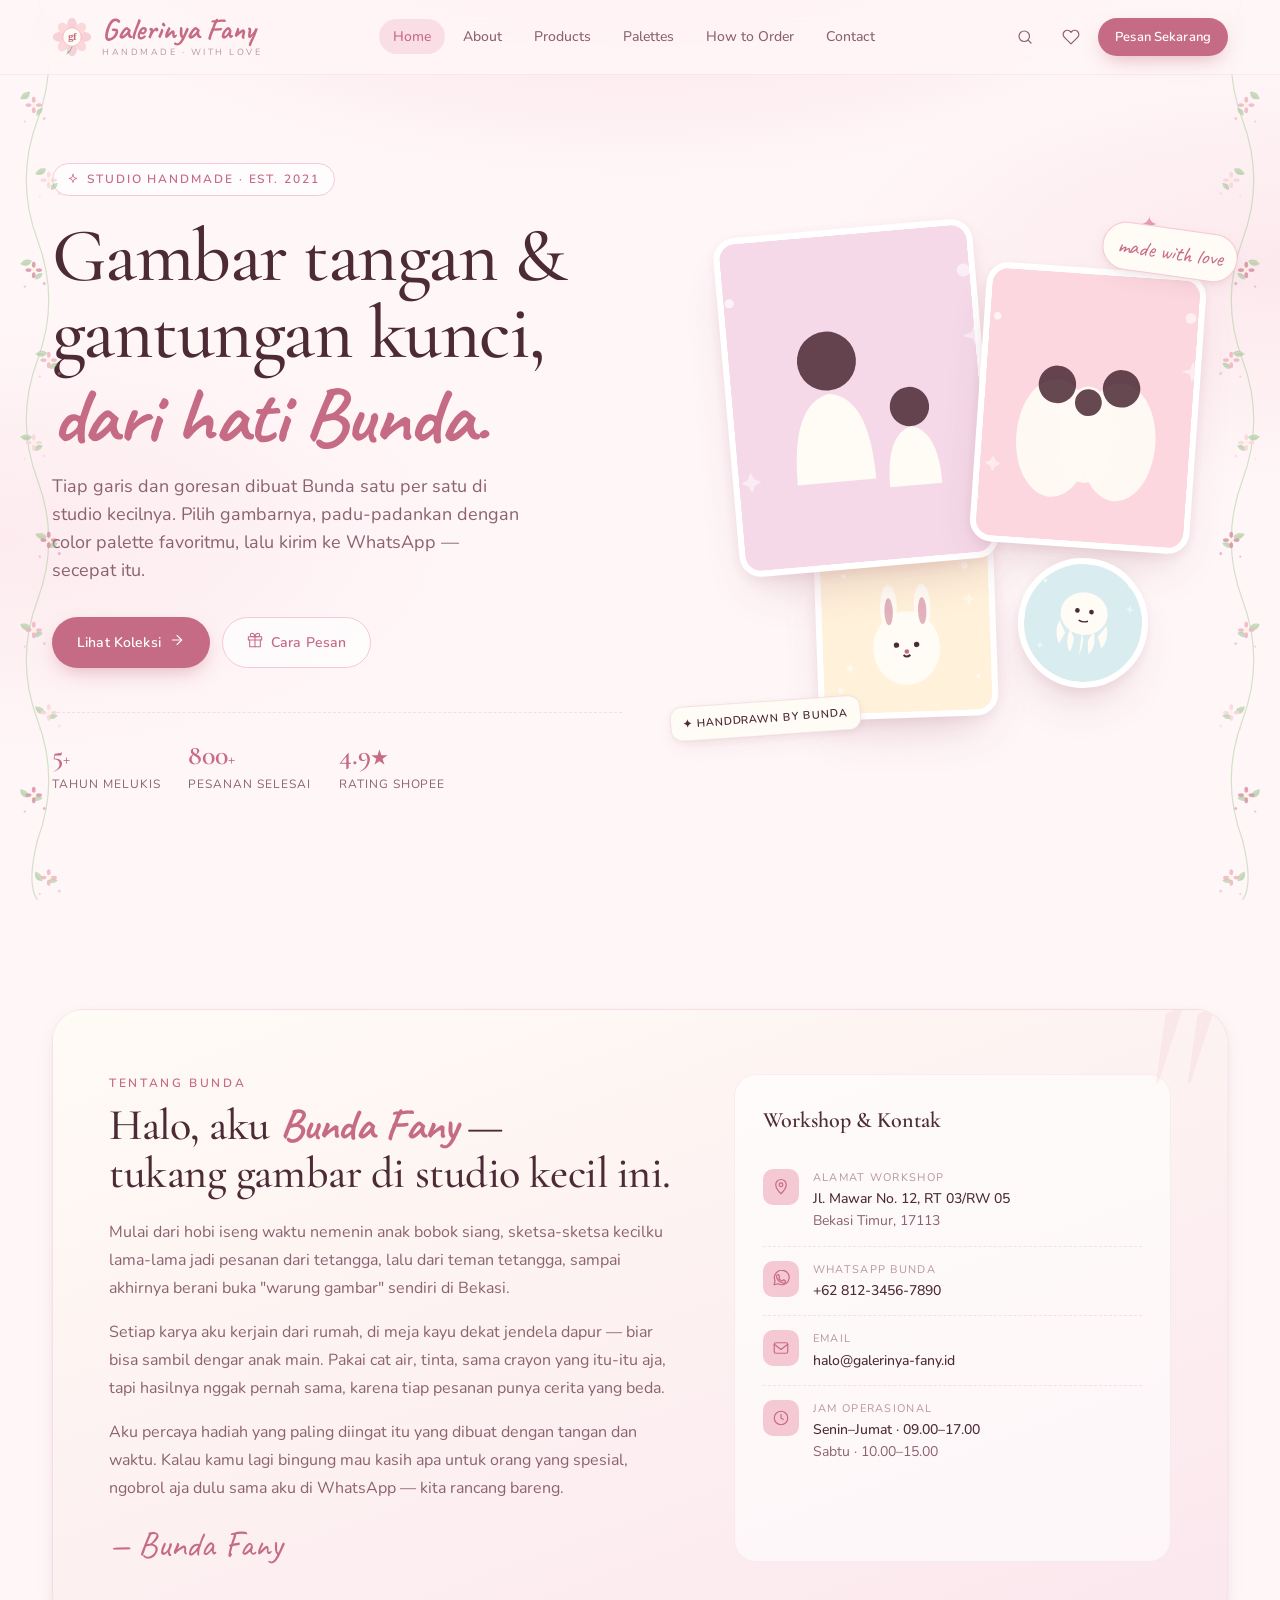
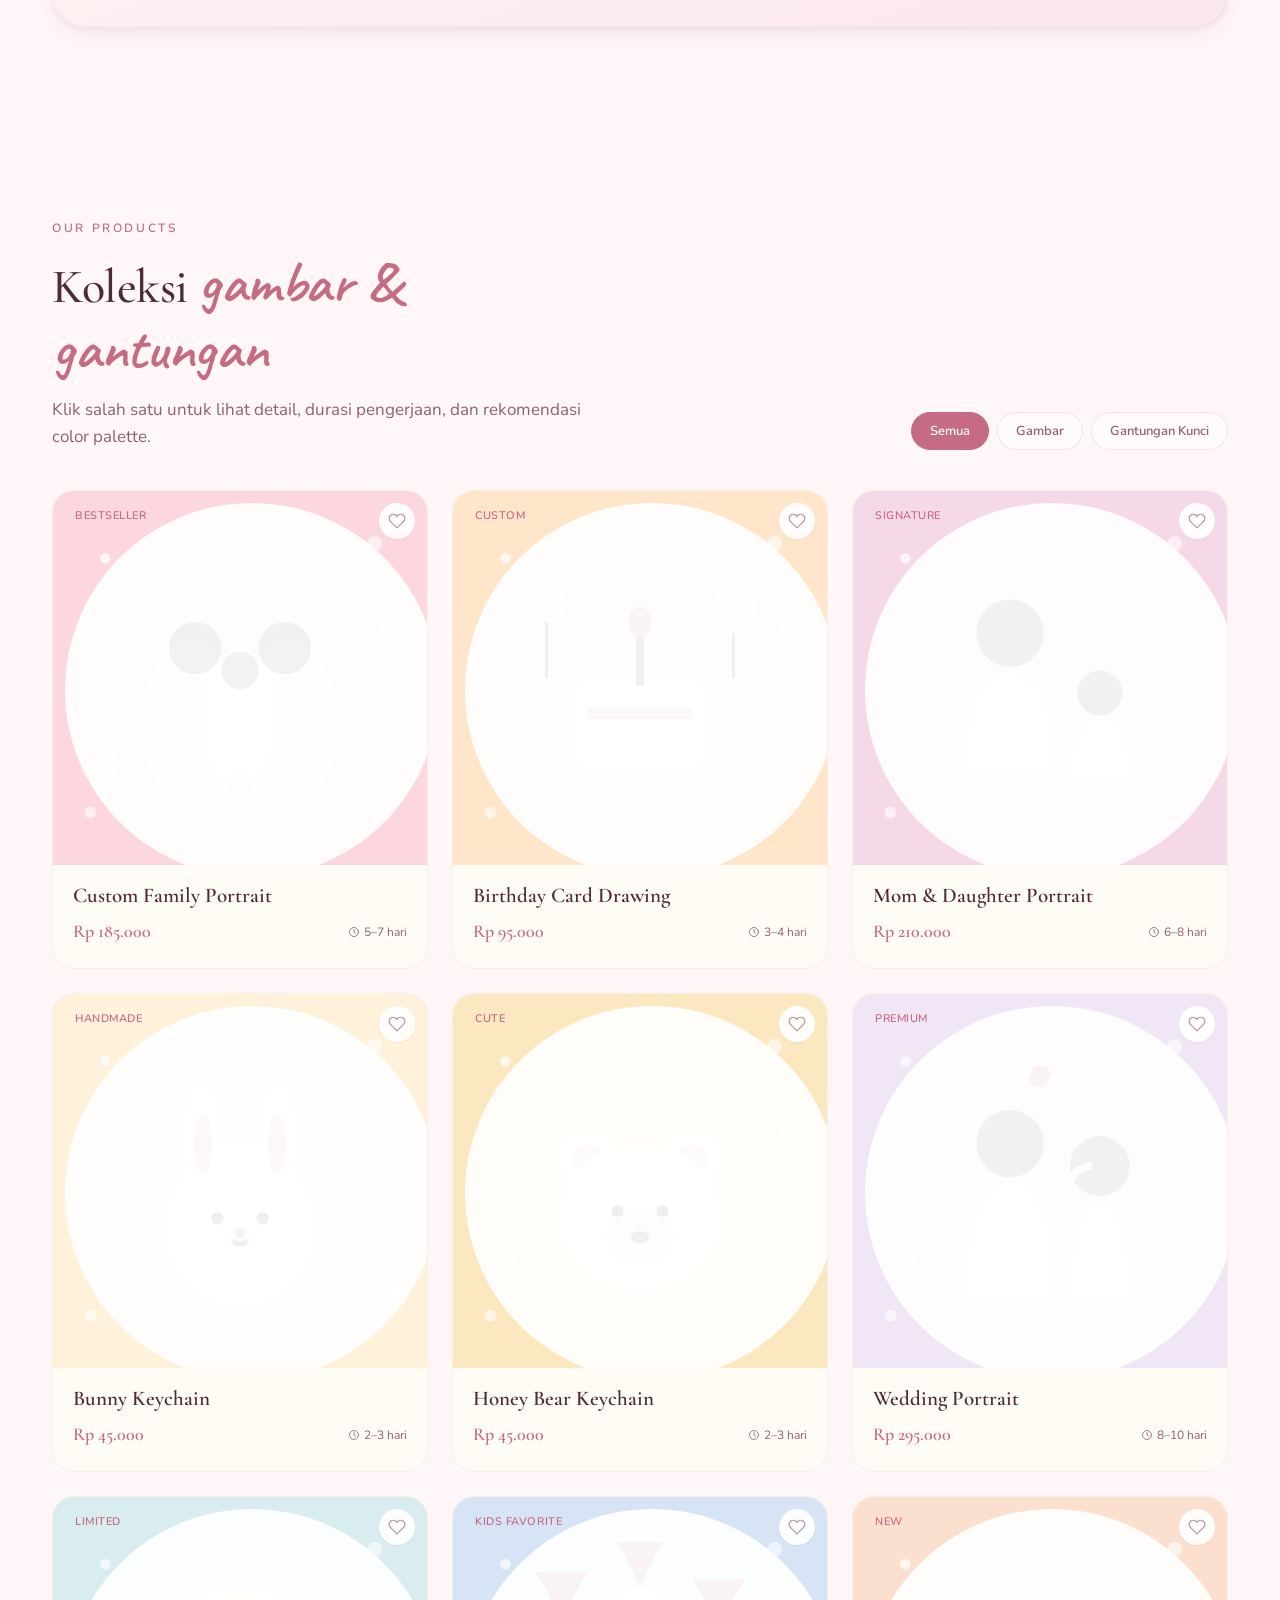
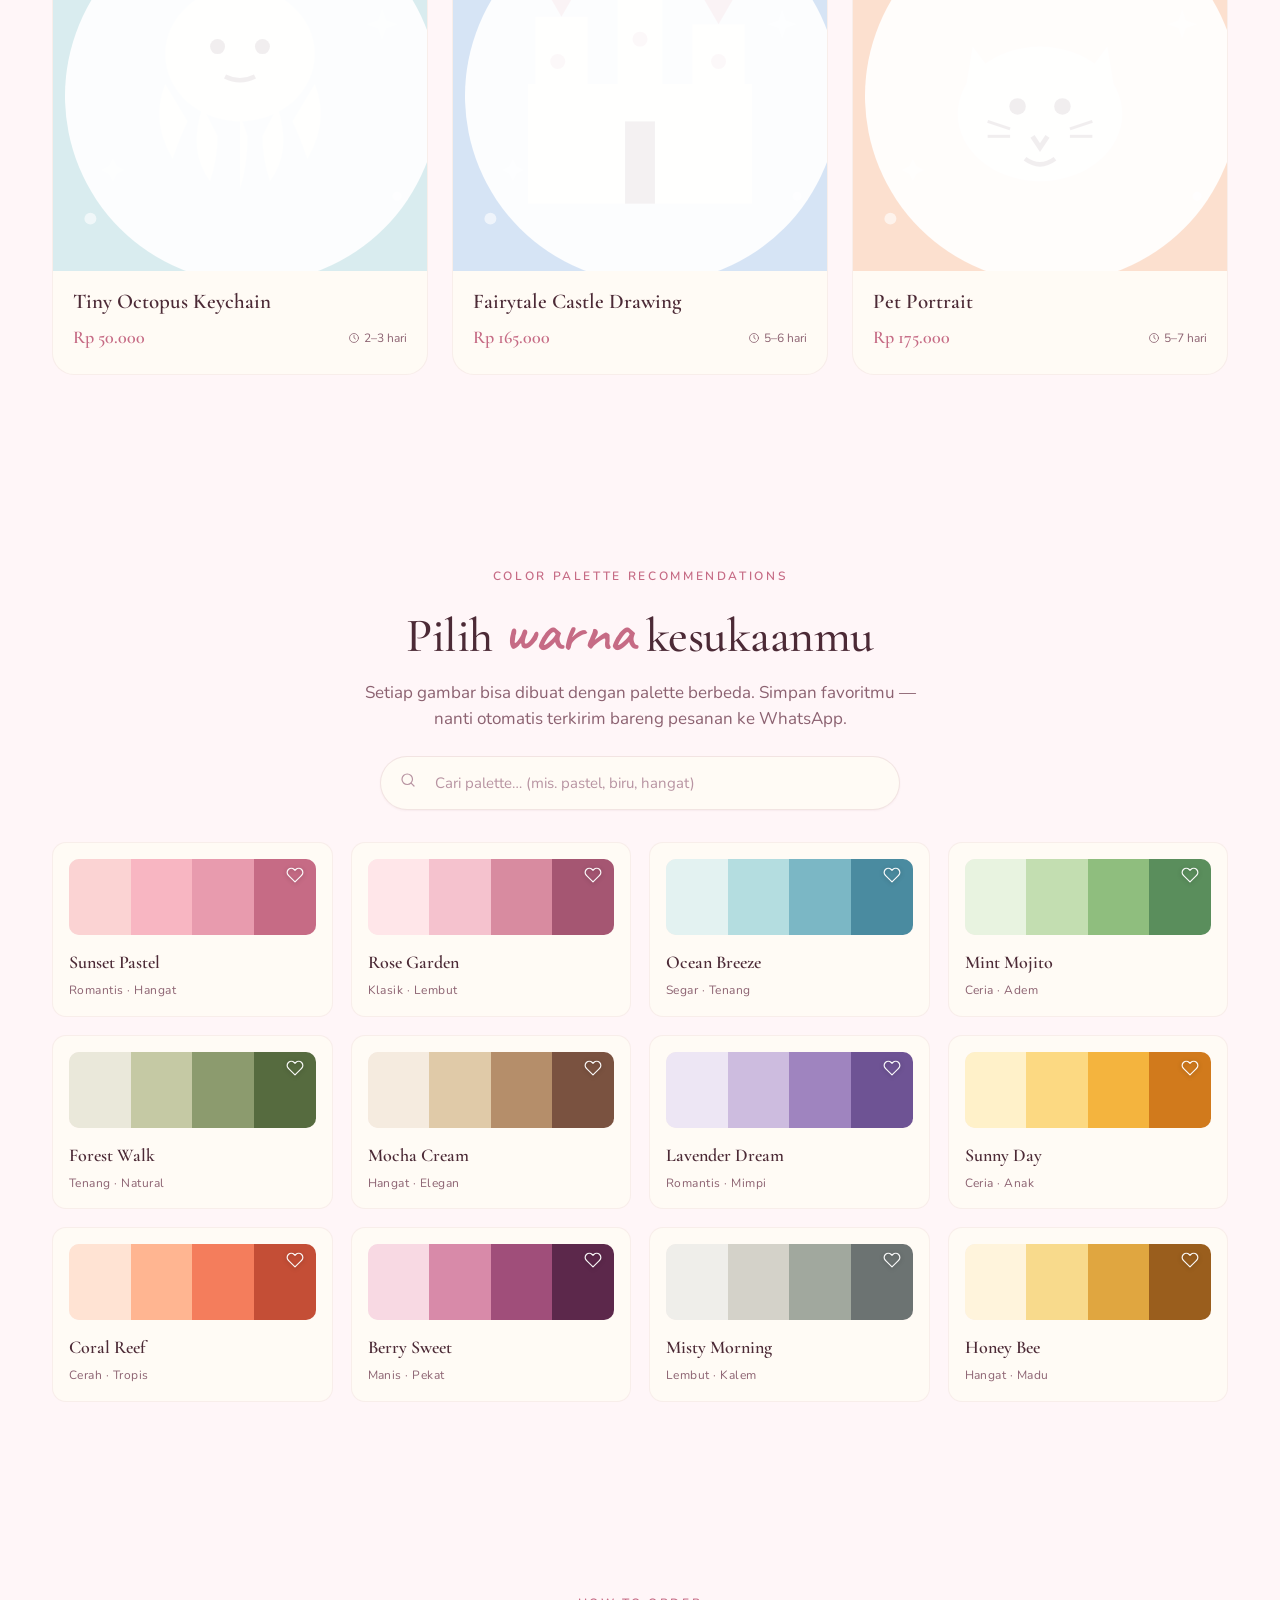
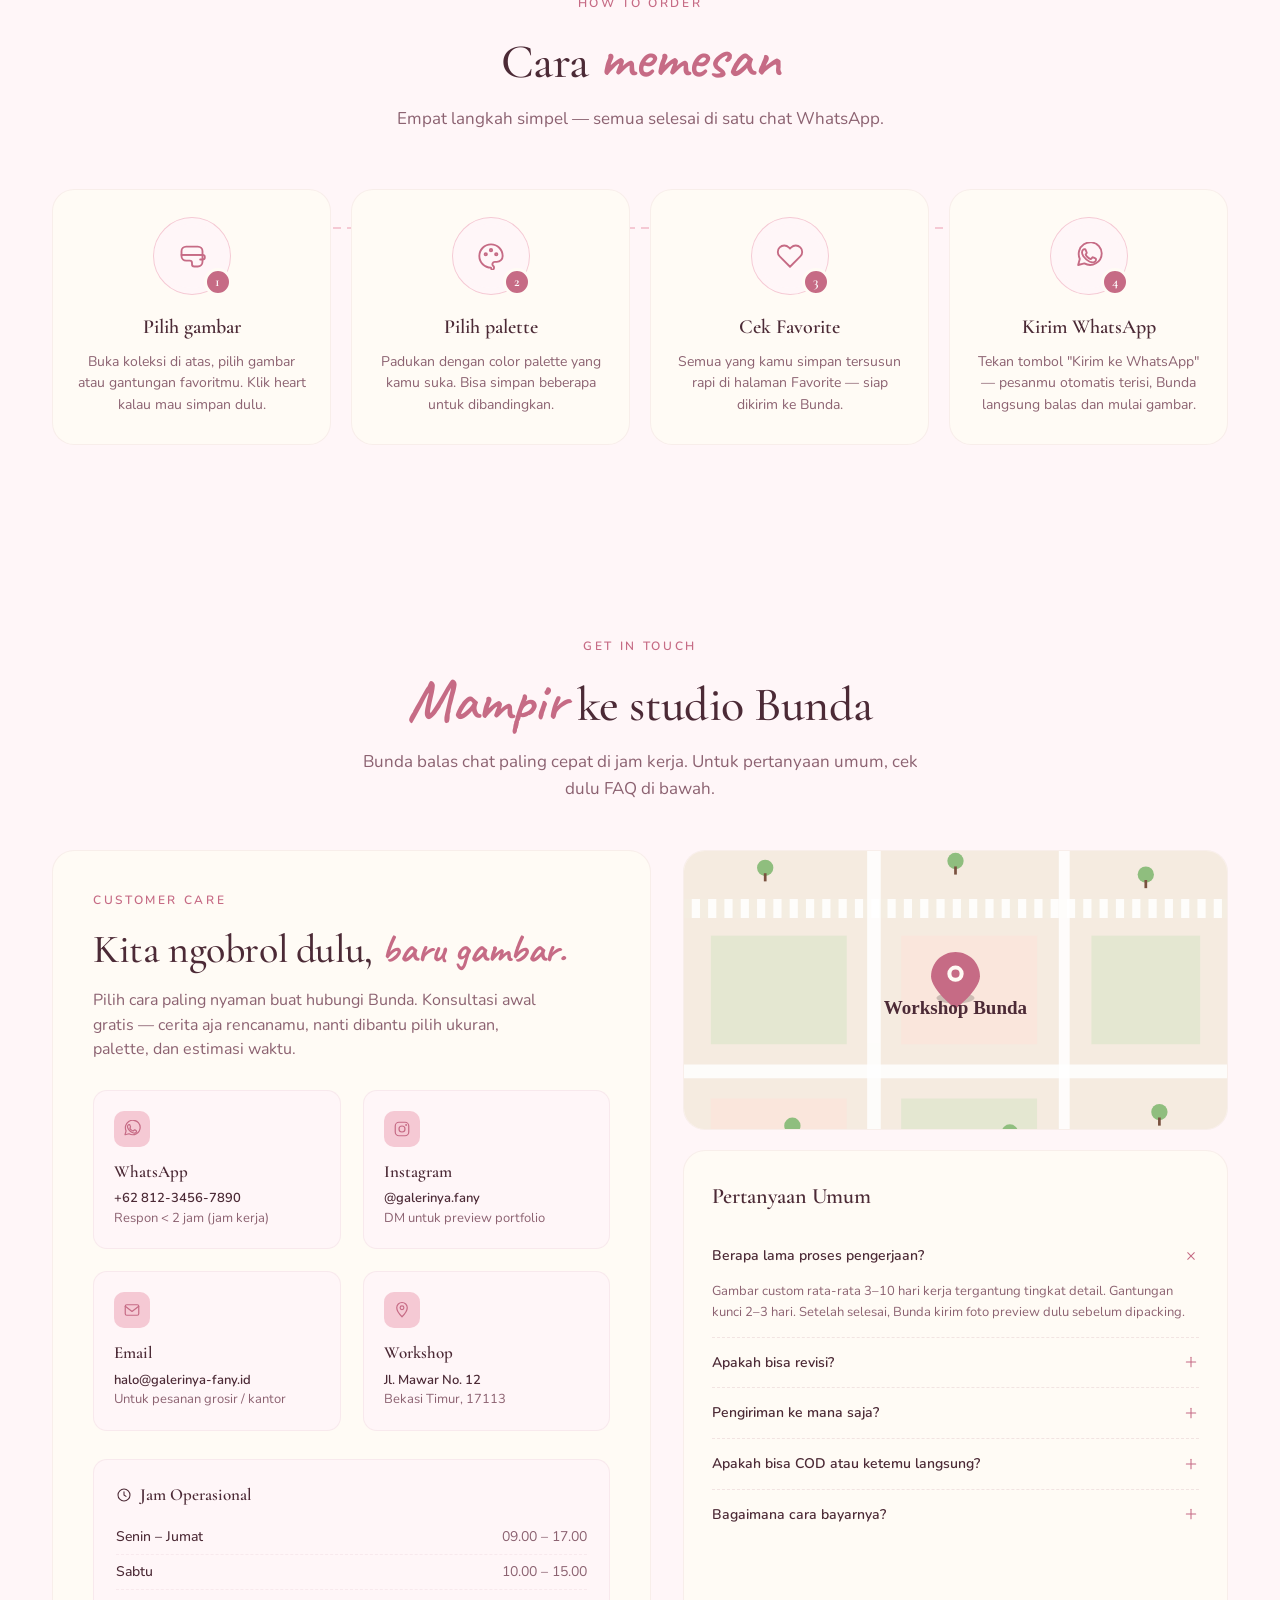
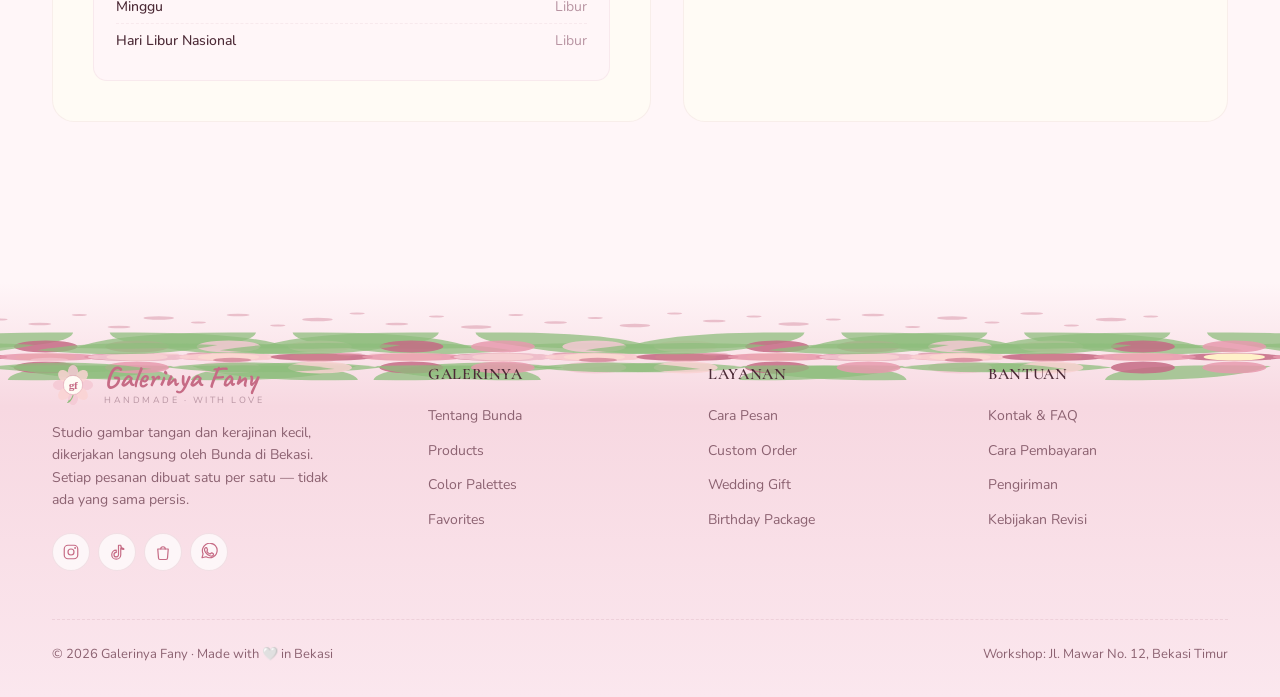
==== commit c9fb120e: "Update index.html" ====
--- a/index.html
+++ b/index.html
@@ -12,14 +12,14 @@
 <body>
 
 <!-- Dekorasi bunga di kiri & kanan (fixed) -->
-<div class="side-garden left"><img src="side-garden.svg" style="width:100%;height:100%" alt=""></div>
-<div class="side-garden right"><img src="side-garden.svg" style="width:100%;height:100%" alt=""></div>
+<div class="side-garden left"><img src="images/decorations/side-garden.svg" style="width:100%;height:100%" alt=""></div>
+<div class="side-garden right"><img src="images/decorations/side-garden.svg" style="width:100%;height:100%" alt=""></div>
 
 <!-- ═══════════════════ NAVBAR ═══════════════════ -->
 <nav class="navbar">
   <div class="navbar-inner">
     <a href="index.html" class="logo">
-      <img src="logo.svg" width="40" height="40" alt="logo">
+      <img src="images/logo.svg" width="40" height="40" alt="logo">
       <div>
         <div class="logo-text">Galerinya Fany</div>
         <div class="logo-sub">handmade · with love</div>
@@ -67,14 +67,14 @@
         <div class="hero-meta">
           <div class="hero-meta-item"><div class="num">5<span style="font-size:18px">+</span></div><div class="lbl">Tahun melukis</div></div>
           <div class="hero-meta-item"><div class="num">800<span style="font-size:18px">+</span></div><div class="lbl">Pesanan selesai</div></div>
-          <div class="hero-meta-item"><div class="num">100<span style="font-size:18px">%</span></div><div class="lbl">Handmade</div></div>
+          <div class="hero-meta-item"><div class="num">4.9<span style="font-size:18px">★</span></div><div class="lbl">Rating Shopee</div></div>
         </div>
       </div>
       <div class="hero-art">
-        <div class="hero-tile hero-tile-1"><img src="mom-daughter.svg" alt="Mom &amp; Daughter Portrait" style="width:100%;height:100%;object-fit:cover"></div>
-        <div class="hero-tile hero-tile-2"><img src="family-portrait.svg" alt="Family Portrait" style="width:100%;height:100%;object-fit:cover"></div>
-        <div class="hero-tile hero-tile-3"><img src="bunny-keychain.svg" alt="Bunny Keychain" style="width:100%;height:100%;object-fit:cover"></div>
-        <div class="hero-tile hero-tile-4"><img src="octopus-keychain.svg" alt="Octopus Keychain" style="width:100%;height:100%;object-fit:cover"></div>
+        <div class="hero-tile hero-tile-1"><img src="images/products/mom-daughter.svg" alt="Mom &amp; Daughter Portrait" style="width:100%;height:100%;object-fit:cover"></div>
+        <div class="hero-tile hero-tile-2"><img src="images/products/family-portrait.svg" alt="Family Portrait" style="width:100%;height:100%;object-fit:cover"></div>
+        <div class="hero-tile hero-tile-3"><img src="images/products/bunny-keychain.svg" alt="Bunny Keychain" style="width:100%;height:100%;object-fit:cover"></div>
+        <div class="hero-tile hero-tile-4"><img src="images/products/octopus-keychain.svg" alt="Octopus Keychain" style="width:100%;height:100%;object-fit:cover"></div>
         <div class="hero-sparkle s1">✦</div>
         <div class="hero-sparkle s2">✦</div>
         <div style="position:absolute;top:20px;right:-10px;background:#FFFBF5;border-radius:999px;padding:6px 14px;font-family:var(--font-script);font-size:22px;color:#C66B85;box-shadow:var(--shadow-md);border:1px solid #F5C9D4;transform:rotate(8deg);z-index:5">made with love</div>
@@ -91,7 +91,7 @@
       <div class="about-text">
         <div class="eyebrow">Tentang Bunda</div>
         <h2>Halo, aku <em>Bunda Fany</em> —<br/>tukang gambar di studio kecil ini.</h2>
-        <p>Mulai dari hobi iseng waktu nemenin anak bobok siang, sketsa-sketsa kecilku lama-lama jadi pesanan dari tetangga, lalu dari teman tetangga, sampai akhirnya berani buka "warung gambar" sendiri di Bogor.</p>
+        <p>Mulai dari hobi iseng waktu nemenin anak bobok siang, sketsa-sketsa kecilku lama-lama jadi pesanan dari tetangga, lalu dari teman tetangga, sampai akhirnya berani buka "warung gambar" sendiri di Bekasi.</p>
         <p>Setiap karya aku kerjain dari rumah, di meja kayu dekat jendela dapur — biar bisa sambil dengar anak main. Pakai cat air, tinta, sama crayon yang itu-itu aja, tapi hasilnya nggak pernah sama, karena tiap pesanan punya cerita yang beda.</p>
         <p>Aku percaya hadiah yang paling diingat itu yang dibuat dengan tangan dan waktu. Kalau kamu lagi bingung mau kasih apa untuk orang yang spesial, ngobrol aja dulu sama aku di WhatsApp — kita rancang bareng.</p>
         <div class="about-signature">— Bunda Fany</div>
@@ -100,11 +100,11 @@
         <h3>Workshop &amp; Kontak</h3>
         <div class="info-row">
           <div class="info-icon" id="ico-pin"></div>
-          <div><div class="info-label">Alamat Workshop</div><div class="info-value">Jl. Mawar No. 12, RT 03/RW 05</div><div class="info-value" style="color:var(--text-soft);font-weight:400">Bogor Selatan, 17113</div></div>
+          <div><div class="info-label">Alamat Workshop</div><div class="info-value">Jl. Mawar No. 12, RT 03/RW 05</div><div class="info-value" style="color:var(--text-soft);font-weight:400">Bekasi Timur, 17113</div></div>
         </div>
         <div class="info-row">
           <div class="info-icon" id="ico-wa-about"></div>
-          <div><div class="info-label">WhatsApp Bunda</div><div class="info-value">+62 831-1587-5068</div></div>
+          <div><div class="info-label">WhatsApp Bunda</div><div class="info-value">+62 812-3456-7890</div></div>
         </div>
         <div class="info-row">
           <div class="info-icon" id="ico-mail-about"></div>
@@ -205,10 +205,10 @@
         <h2>Kita ngobrol dulu, <em>baru gambar.</em></h2>
         <p>Pilih cara paling nyaman buat hubungi Bunda. Konsultasi awal gratis — cerita aja rencanamu, nanti dibantu pilih ukuran, palette, dan estimasi waktu.</p>
         <div class="contact-blocks">
-          <div class="contact-block"><div class="info-icon" id="ico-c-wa"></div><h4>WhatsApp</h4><p><strong>+62 831-1587-5068</strong><br/>Respon &lt; 2 jam (jam kerja)</p></div>
-          <div class="contact-block"><div class="info-icon" id="ico-c-ig"></div><h4>Instagram</h4><p><strong>@galerinyafany</strong><br/>DM untuk preview portfolio</p></div>
+          <div class="contact-block"><div class="info-icon" id="ico-c-wa"></div><h4>WhatsApp</h4><p><strong>+62 812-3456-7890</strong><br/>Respon &lt; 2 jam (jam kerja)</p></div>
+          <div class="contact-block"><div class="info-icon" id="ico-c-ig"></div><h4>Instagram</h4><p><strong>@galerinya.fany</strong><br/>DM untuk preview portfolio</p></div>
           <div class="contact-block"><div class="info-icon" id="ico-c-mail"></div><h4>Email</h4><p><strong>halo@galerinya-fany.id</strong><br/>Untuk pesanan grosir / kantor</p></div>
-          <div class="contact-block"><div class="info-icon" id="ico-c-pin"></div><h4>Workshop</h4><p><strong>Jl. Mawar No. 12</strong><br/>Bogor Selatan, 17113</p></div>
+          <div class="contact-block"><div class="info-icon" id="ico-c-pin"></div><h4>Workshop</h4><p><strong>Jl. Mawar No. 12</strong><br/>Bekasi Timur, 17113</p></div>
         </div>
         <div class="contact-hours">
           <h4 id="hours-title"></h4>
@@ -216,7 +216,7 @@
         </div>
       </div>
       <div class="contact-side">
-        <div class="contact-map"><img src="map.svg" style="width:100%;height:100%;object-fit:cover" alt="Peta Workshop Bunda"></div>
+        <div class="contact-map"><img src="images/decorations/map.svg" style="width:100%;height:100%;object-fit:cover" alt="Peta Workshop Bunda"></div>
         <div class="contact-faq">
           <h3>Pertanyaan Umum</h3>
           <div id="faq-list"></div>
@@ -228,19 +228,20 @@
 
 <!-- ═══════════════════ FOOTER ═══════════════════ -->
 <footer class="footer">
-  <div style="position:absolute;top:0;left:0;right:0"><img src="floral-border.svg" style="width:100%;display:block" alt=""></div>
+  <div style="position:absolute;top:0;left:0;right:0"><img src="images/decorations/floral-border.svg" style="width:100%;display:block" alt=""></div>
   <div class="wrap" style="position:relative">
     <div class="footer-grid">
       <div>
         <div class="logo" style="cursor:default">
-          <img src="logo.svg" width="42" height="42" alt="logo">
+          <img src="images/logo.svg" width="42" height="42" alt="logo">
           <div><div class="logo-text">Galerinya Fany</div><div class="logo-sub">handmade · with love</div></div>
         </div>
-        <p class="footer-tag">Studio gambar tangan dan kerajinan kecil, dikerjakan langsung oleh Bunda di Bogor. Setiap pesanan dibuat satu per satu — tidak ada yang sama persis.</p>
+        <p class="footer-tag">Studio gambar tangan dan kerajinan kecil, dikerjakan langsung oleh Bunda di Bekasi. Setiap pesanan dibuat satu per satu — tidak ada yang sama persis.</p>
         <div class="footer-social">
-          <a href="https://instagram.com/galerinyafany" aria-label="Instagram" id="ft-ig"></a>
-          <a href="https://tiktok.com/@fanyhann" aria-label="TikTok" id="ft-tt"></a>
-          <a href="https://wa.me/+6283115875068" aria-label="WhatsApp" id="ft-wa"></a>
+          <a href="#" aria-label="Instagram" id="ft-ig"></a>
+          <a href="#" aria-label="TikTok" id="ft-tt"></a>
+          <a href="#" aria-label="Shopee" id="ft-sp"></a>
+          <a href="#" aria-label="WhatsApp" id="ft-wa"></a>
         </div>
       </div>
       <div>
@@ -256,9 +257,9 @@
         <h4>Layanan</h4>
         <ul>
           <li><a href="#order" class="scroll-link">Cara Pesan</a></li>
-          <li><a href="#contact" class="scroll-link">Custom Order</a></li>
-          <li><a href="#products" class="scroll-link">Wedding Gift</a></li>
-          <li><a href="#products" class="scroll-link">Birthday Package</a></li>
+          <li><a href="#">Custom Order</a></li>
+          <li><a href="#">Wedding Gift</a></li>
+          <li><a href="#">Birthday Package</a></li>
         </ul>
       </div>
       <div>
@@ -266,14 +267,14 @@
         <ul>
           <li><a href="#contact" class="scroll-link">Kontak &amp; FAQ</a></li>
           <li><a href="#contact" class="scroll-link">Cara Pembayaran</a></li>
-          <li><a href="#contact" class="scroll-link">Pengiriman</a></li>
-          <li><a href="#contact"class="scroll-link">Kebijakan Revisi</a></li>
+          <li><a href="#">Pengiriman</a></li>
+          <li><a href="#">Kebijakan Revisi</a></li>
         </ul>
       </div>
     </div>
     <div class="footer-bottom">
-      <div>© 2026 Galerinya Fany · Made with 🤍 in Bogor</div>
-      <div>Workshop: Jl. Mawar No. 12, Bogor Selatan</div>
+      <div>© 2026 Galerinya Fany · Made with 🤍 in Bekasi</div>
+      <div>Workshop: Jl. Mawar No. 12, Bekasi Timur</div>
     </div>
   </div>
 </footer>
@@ -322,6 +323,7 @@
   document.getElementById('ico-step4').innerHTML      = icon('whatsapp',28) + '<span>4</span>';
   document.getElementById('ft-ig').innerHTML = icon('instagram',18);
   document.getElementById('ft-tt').innerHTML = icon('tiktok',18);
+  document.getElementById('ft-sp').innerHTML = icon('shopee',18);
   document.getElementById('ft-wa').innerHTML = icon('whatsapp',18);
   document.getElementById('hours-title').innerHTML    = icon('clock',16) + ' Jam Operasional';
 }
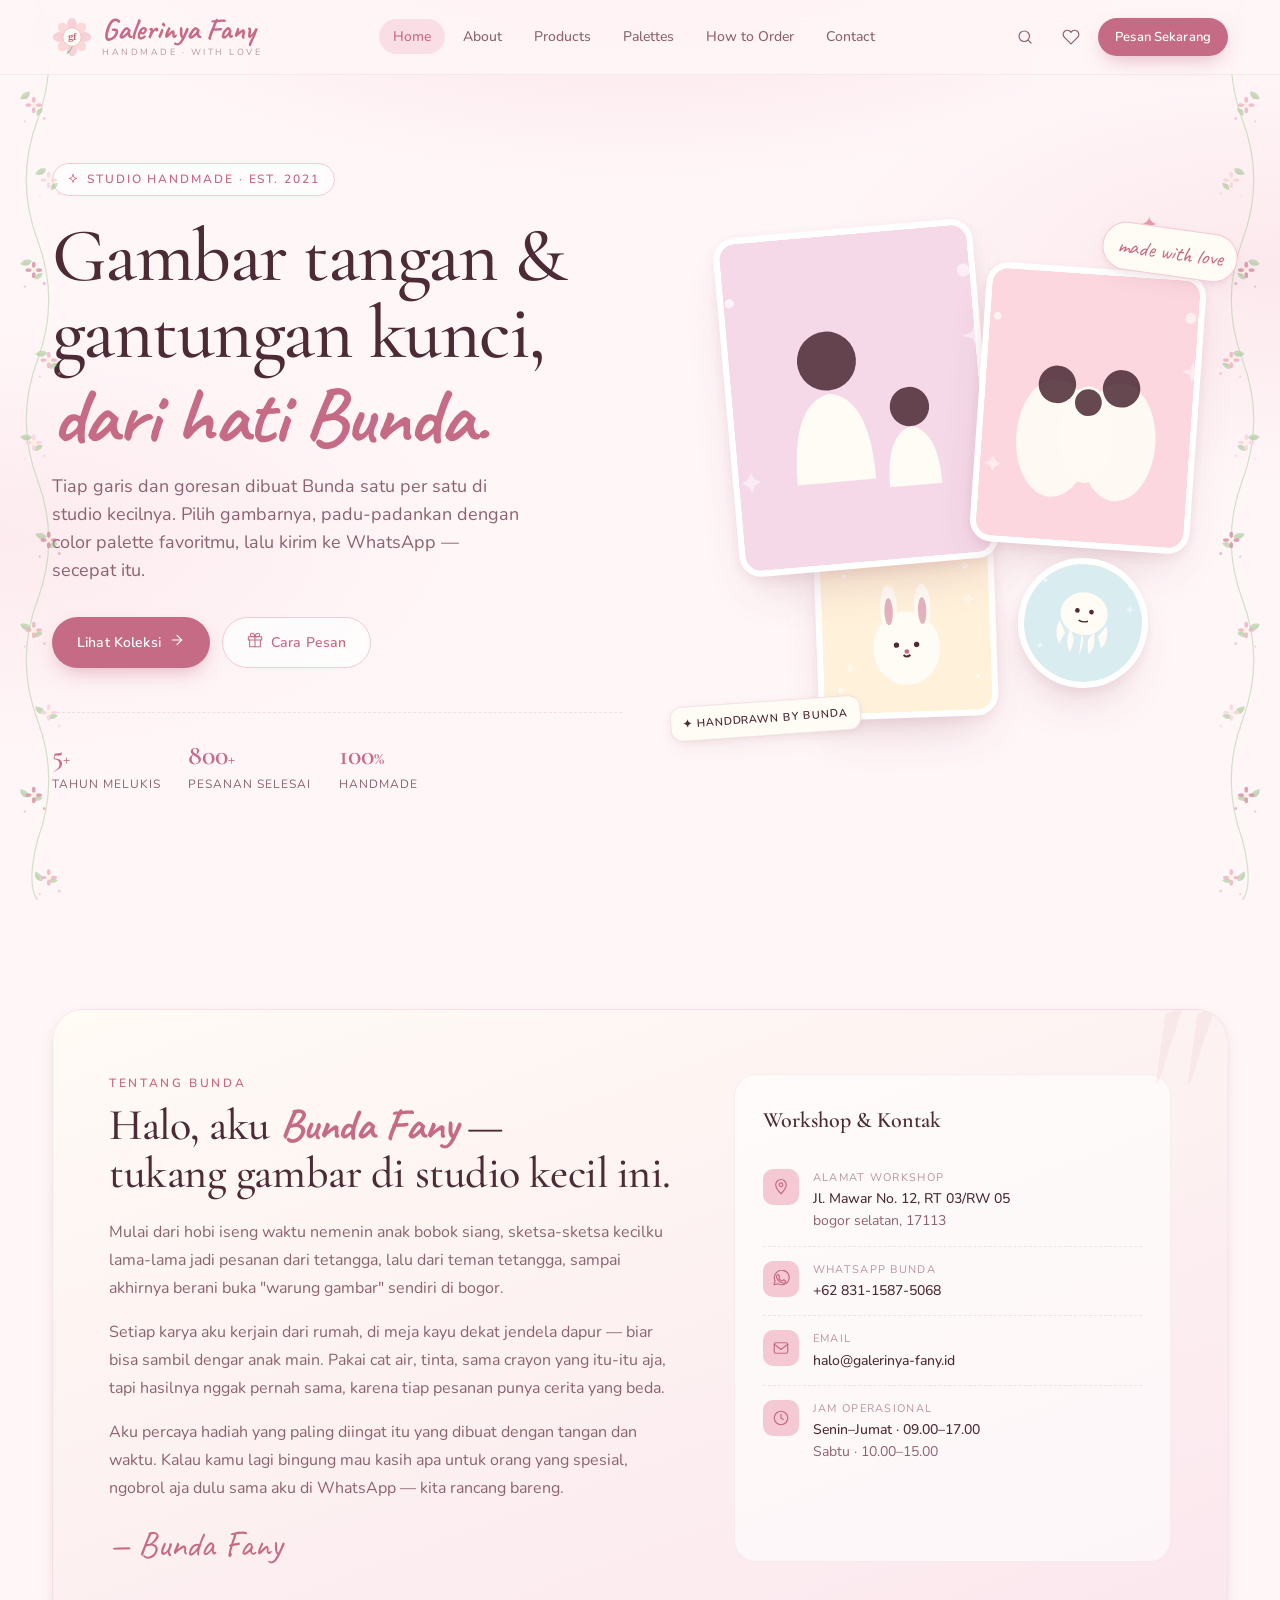
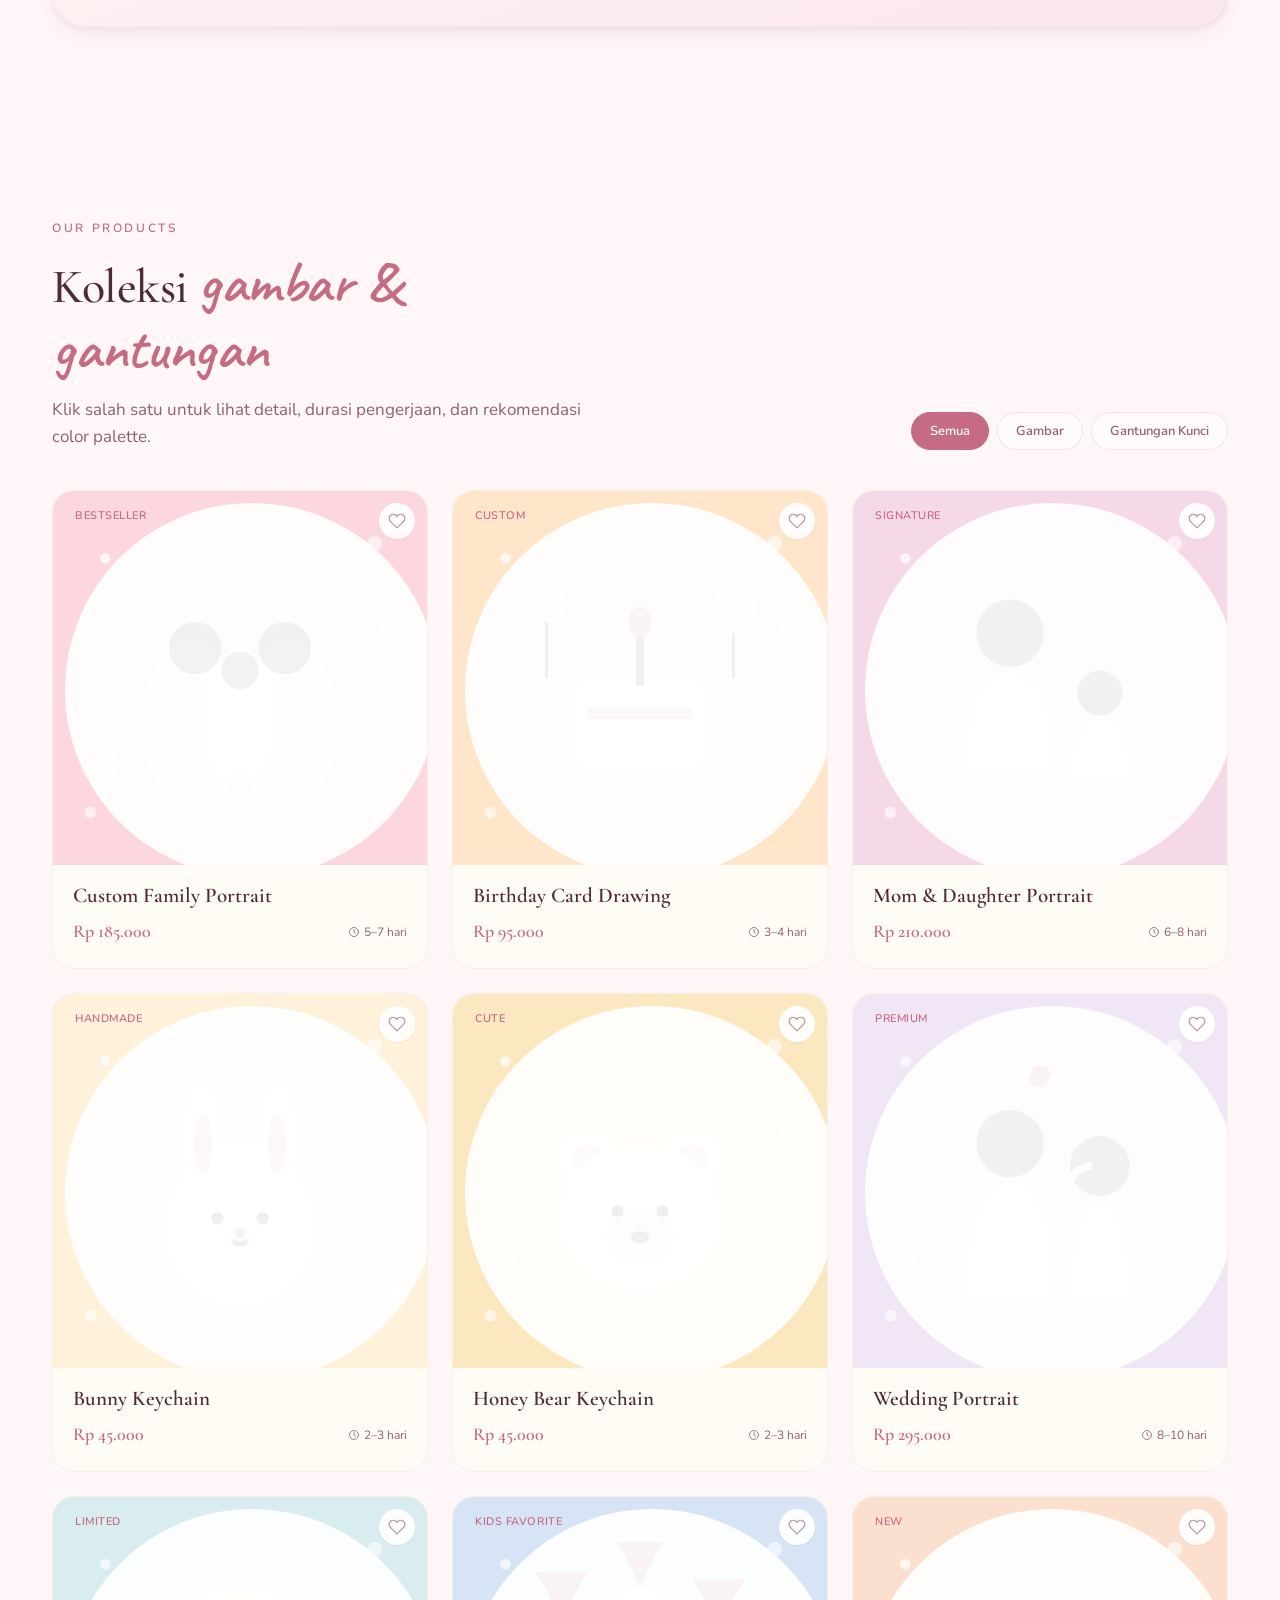
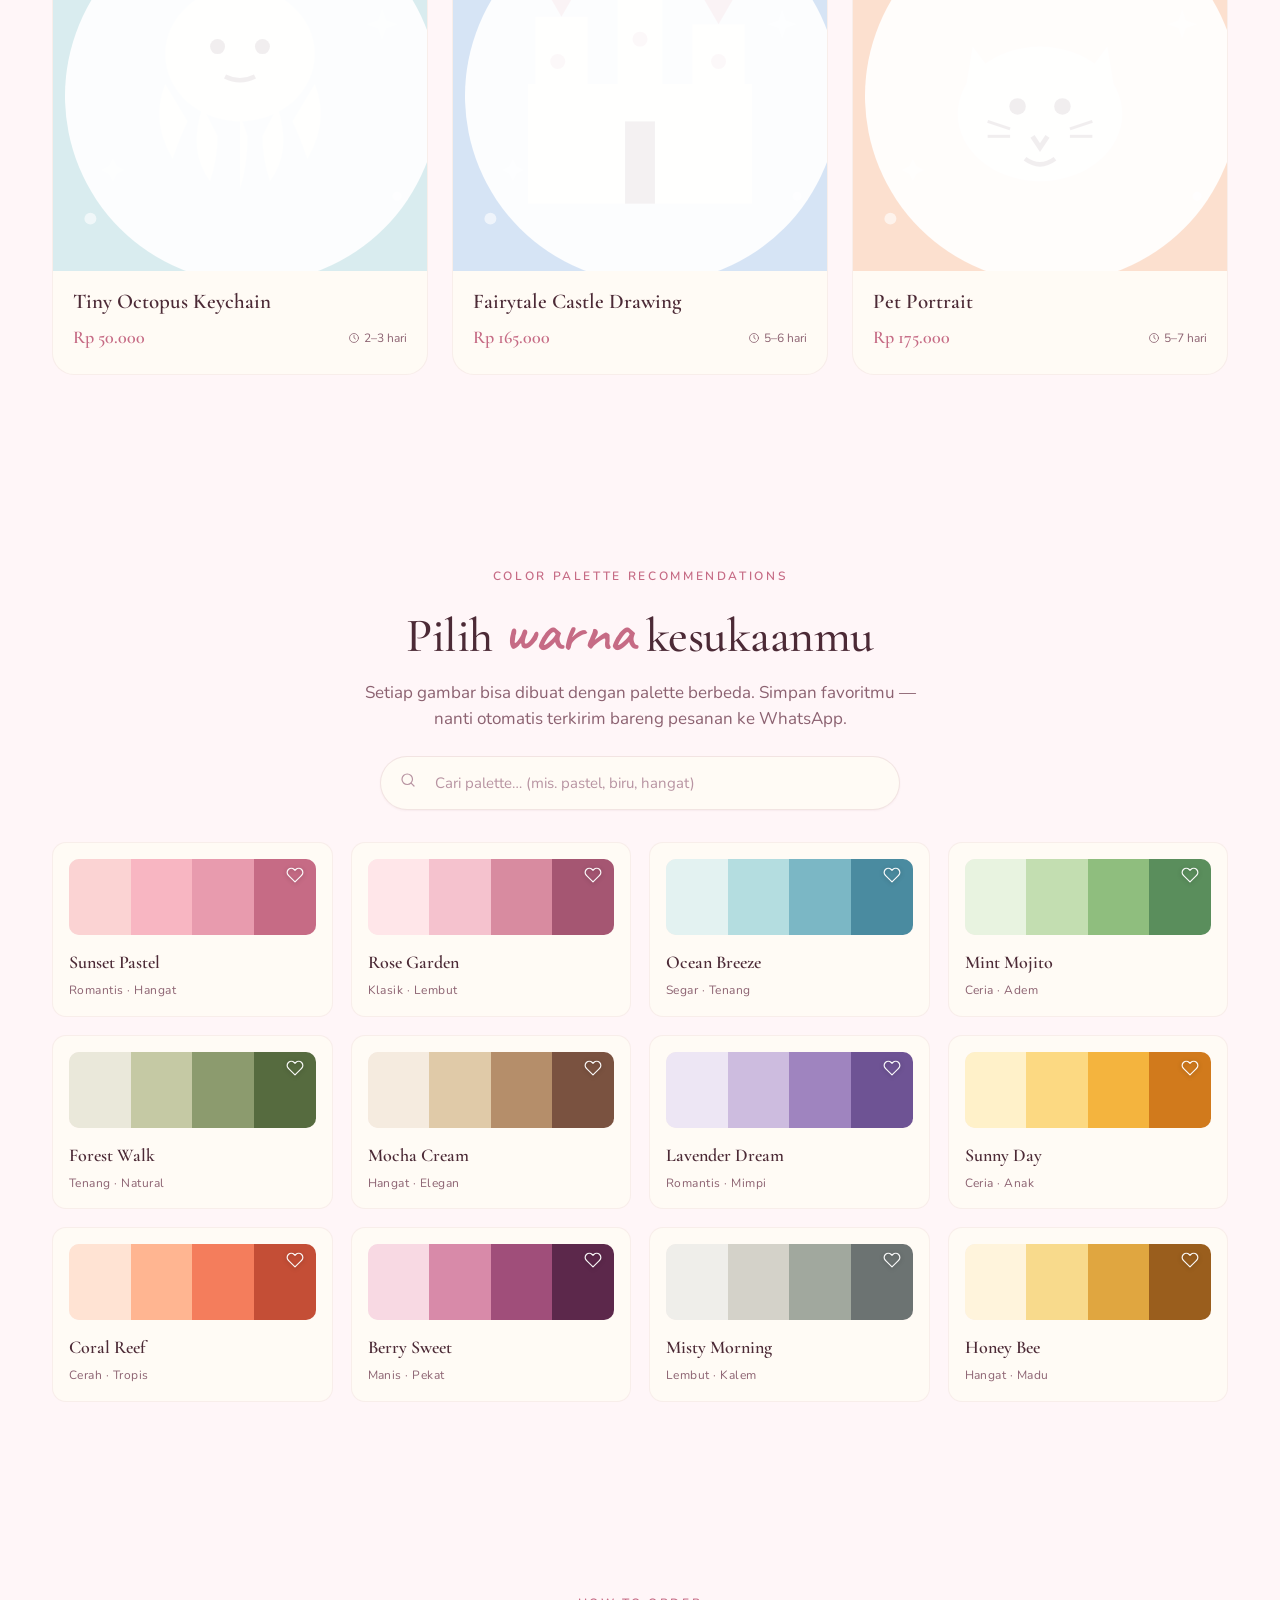
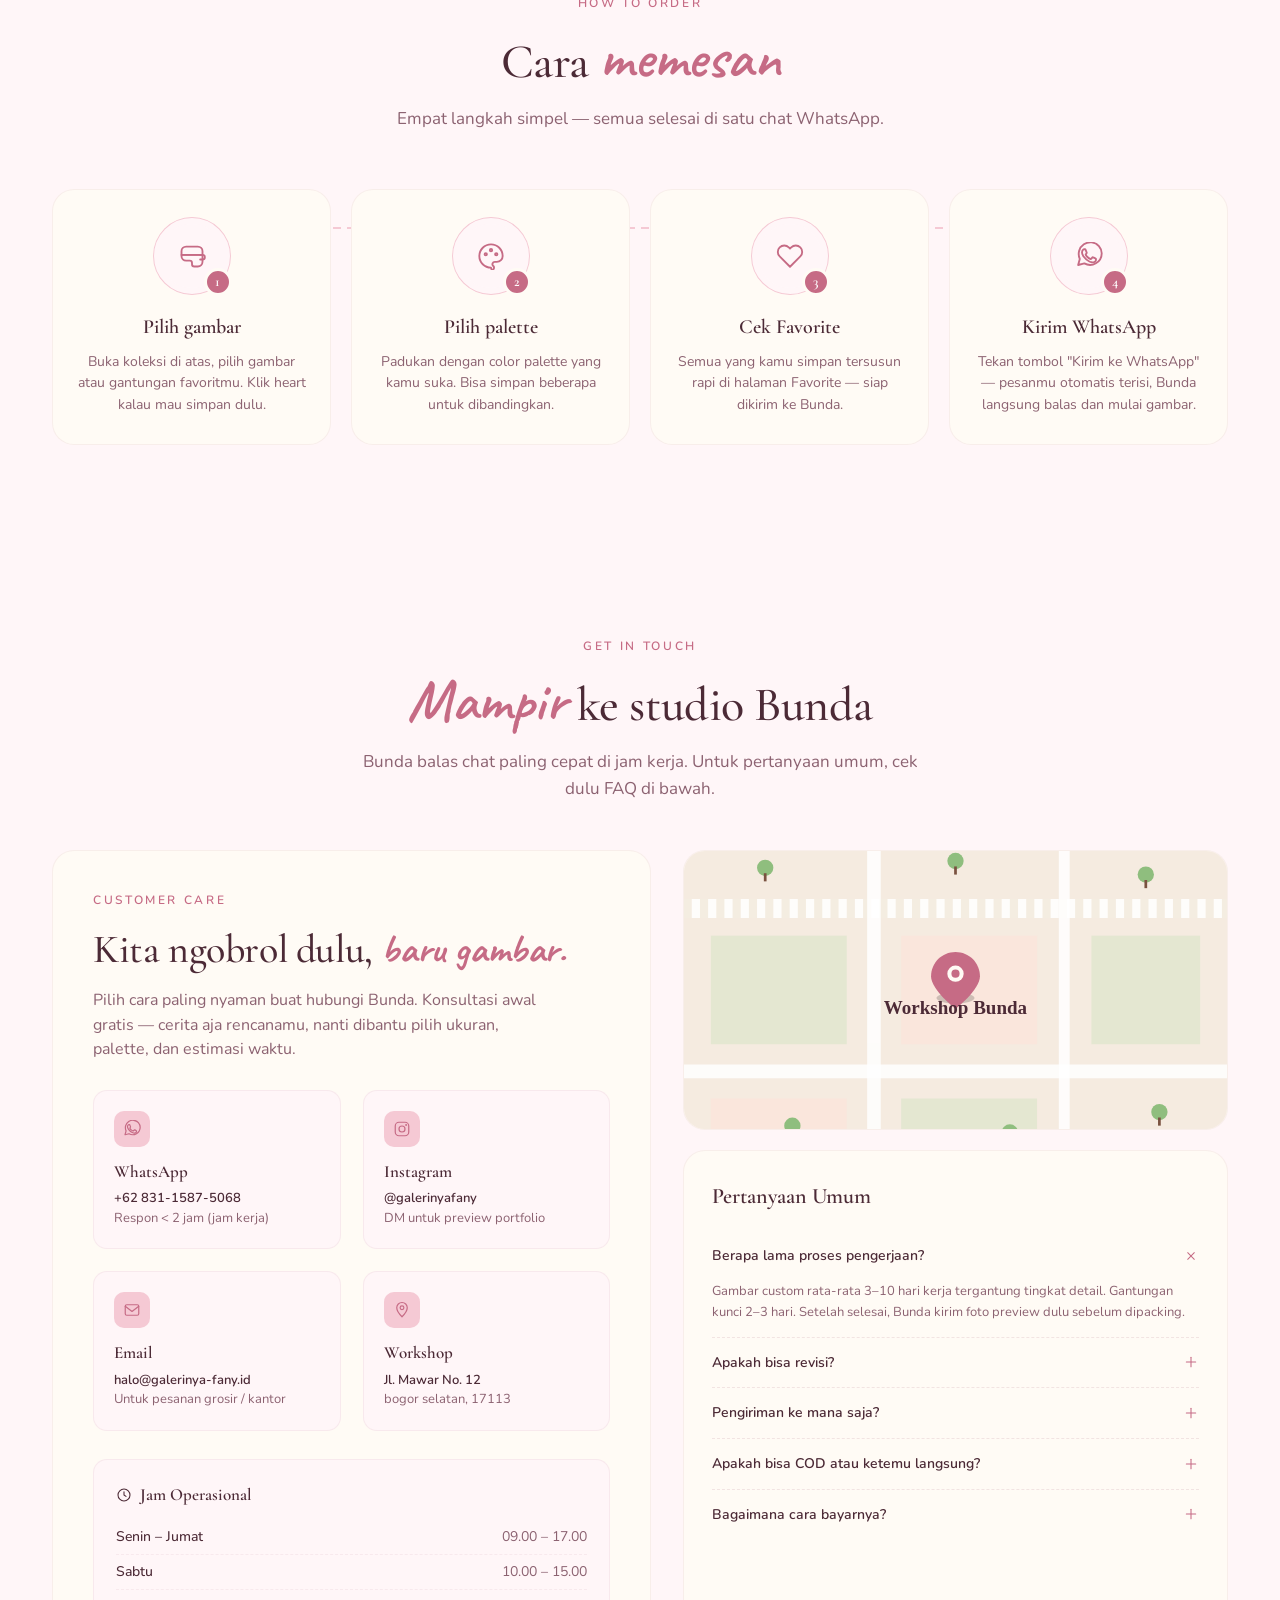
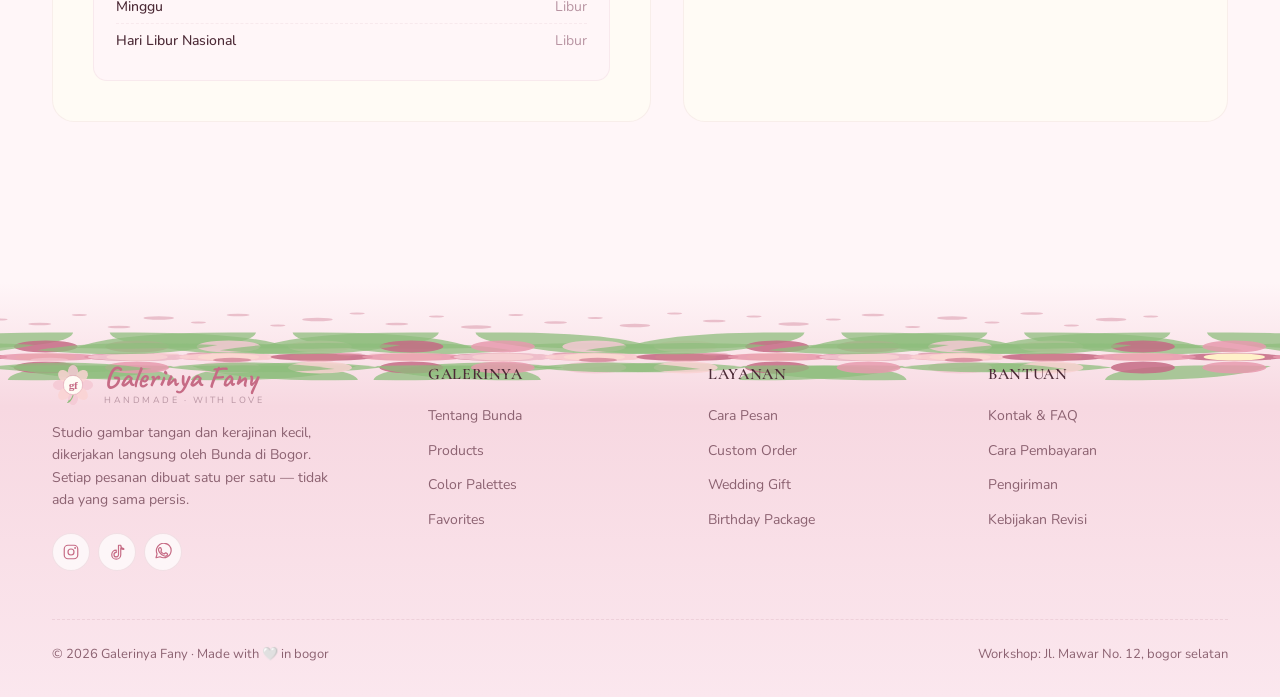
==== commit 44cb719a: "Update index.html" ====
--- a/index.html
+++ b/index.html
@@ -67,7 +67,7 @@
         <div class="hero-meta">
           <div class="hero-meta-item"><div class="num">5<span style="font-size:18px">+</span></div><div class="lbl">Tahun melukis</div></div>
           <div class="hero-meta-item"><div class="num">800<span style="font-size:18px">+</span></div><div class="lbl">Pesanan selesai</div></div>
-          <div class="hero-meta-item"><div class="num">4.9<span style="font-size:18px">★</span></div><div class="lbl">Rating Shopee</div></div>
+          <div class="hero-meta-item"><div class="num">100<span style="font-size:18px">%</span></div><div class="lbl">Handmade</div></div>
         </div>
       </div>
       <div class="hero-art">
@@ -91,7 +91,7 @@
       <div class="about-text">
         <div class="eyebrow">Tentang Bunda</div>
         <h2>Halo, aku <em>Bunda Fany</em> —<br/>tukang gambar di studio kecil ini.</h2>
-        <p>Mulai dari hobi iseng waktu nemenin anak bobok siang, sketsa-sketsa kecilku lama-lama jadi pesanan dari tetangga, lalu dari teman tetangga, sampai akhirnya berani buka "warung gambar" sendiri di Bekasi.</p>
+        <p>Mulai dari hobi iseng waktu nemenin anak bobok siang, sketsa-sketsa kecilku lama-lama jadi pesanan dari tetangga, lalu dari teman tetangga, sampai akhirnya berani buka "warung gambar" sendiri di bogor.</p>
         <p>Setiap karya aku kerjain dari rumah, di meja kayu dekat jendela dapur — biar bisa sambil dengar anak main. Pakai cat air, tinta, sama crayon yang itu-itu aja, tapi hasilnya nggak pernah sama, karena tiap pesanan punya cerita yang beda.</p>
         <p>Aku percaya hadiah yang paling diingat itu yang dibuat dengan tangan dan waktu. Kalau kamu lagi bingung mau kasih apa untuk orang yang spesial, ngobrol aja dulu sama aku di WhatsApp — kita rancang bareng.</p>
         <div class="about-signature">— Bunda Fany</div>
@@ -100,11 +100,11 @@
         <h3>Workshop &amp; Kontak</h3>
         <div class="info-row">
           <div class="info-icon" id="ico-pin"></div>
-          <div><div class="info-label">Alamat Workshop</div><div class="info-value">Jl. Mawar No. 12, RT 03/RW 05</div><div class="info-value" style="color:var(--text-soft);font-weight:400">Bekasi Timur, 17113</div></div>
+          <div><div class="info-label">Alamat Workshop</div><div class="info-value">Jl. Mawar No. 12, RT 03/RW 05</div><div class="info-value" style="color:var(--text-soft);font-weight:400">bogor selatan, 17113</div></div>
         </div>
         <div class="info-row">
           <div class="info-icon" id="ico-wa-about"></div>
-          <div><div class="info-label">WhatsApp Bunda</div><div class="info-value">+62 812-3456-7890</div></div>
+          <div><div class="info-label">WhatsApp Bunda</div><div class="info-value">+62 831-1587-5068</div></div>
         </div>
         <div class="info-row">
           <div class="info-icon" id="ico-mail-about"></div>
@@ -205,10 +205,10 @@
         <h2>Kita ngobrol dulu, <em>baru gambar.</em></h2>
         <p>Pilih cara paling nyaman buat hubungi Bunda. Konsultasi awal gratis — cerita aja rencanamu, nanti dibantu pilih ukuran, palette, dan estimasi waktu.</p>
         <div class="contact-blocks">
-          <div class="contact-block"><div class="info-icon" id="ico-c-wa"></div><h4>WhatsApp</h4><p><strong>+62 812-3456-7890</strong><br/>Respon &lt; 2 jam (jam kerja)</p></div>
-          <div class="contact-block"><div class="info-icon" id="ico-c-ig"></div><h4>Instagram</h4><p><strong>@galerinya.fany</strong><br/>DM untuk preview portfolio</p></div>
+          <div class="contact-block"><div class="info-icon" id="ico-c-wa"></div><h4>WhatsApp</h4><p><strong>+62 831-1587-5068</strong><br/>Respon &lt; 2 jam (jam kerja)</p></div>
+          <div class="contact-block"><div class="info-icon" id="ico-c-ig"></div><h4>Instagram</h4><p><strong>@galerinyafany</strong><br/>DM untuk preview portfolio</p></div>
           <div class="contact-block"><div class="info-icon" id="ico-c-mail"></div><h4>Email</h4><p><strong>halo@galerinya-fany.id</strong><br/>Untuk pesanan grosir / kantor</p></div>
-          <div class="contact-block"><div class="info-icon" id="ico-c-pin"></div><h4>Workshop</h4><p><strong>Jl. Mawar No. 12</strong><br/>Bekasi Timur, 17113</p></div>
+          <div class="contact-block"><div class="info-icon" id="ico-c-pin"></div><h4>Workshop</h4><p><strong>Jl. Mawar No. 12</strong><br/>bogor selatan, 17113</p></div>
         </div>
         <div class="contact-hours">
           <h4 id="hours-title"></h4>
@@ -236,45 +236,44 @@
           <img src="images/logo.svg" width="42" height="42" alt="logo">
           <div><div class="logo-text">Galerinya Fany</div><div class="logo-sub">handmade · with love</div></div>
         </div>
-        <p class="footer-tag">Studio gambar tangan dan kerajinan kecil, dikerjakan langsung oleh Bunda di Bekasi. Setiap pesanan dibuat satu per satu — tidak ada yang sama persis.</p>
-        <div class="footer-social">
-          <a href="#" aria-label="Instagram" id="ft-ig"></a>
-          <a href="#" aria-label="TikTok" id="ft-tt"></a>
-          <a href="#" aria-label="Shopee" id="ft-sp"></a>
-          <a href="#" aria-label="WhatsApp" id="ft-wa"></a>
-        </div>
-      </div>
-      <div>
-        <h4>Galerinya</h4>
-        <ul>
-          <li><a href="#about" class="scroll-link">Tentang Bunda</a></li>
-          <li><a href="#products" class="scroll-link">Products</a></li>
-          <li><a href="#palettes" class="scroll-link">Color Palettes</a></li>
-          <li><a href="favorites.html">Favorites</a></li>
-        </ul>
-      </div>
-      <div>
-        <h4>Layanan</h4>
-        <ul>
-          <li><a href="#order" class="scroll-link">Cara Pesan</a></li>
-          <li><a href="#">Custom Order</a></li>
-          <li><a href="#">Wedding Gift</a></li>
-          <li><a href="#">Birthday Package</a></li>
-        </ul>
-      </div>
-      <div>
-        <h4>Bantuan</h4>
-        <ul>
-          <li><a href="#contact" class="scroll-link">Kontak &amp; FAQ</a></li>
-          <li><a href="#contact" class="scroll-link">Cara Pembayaran</a></li>
-          <li><a href="#">Pengiriman</a></li>
-          <li><a href="#">Kebijakan Revisi</a></li>
-        </ul>
-      </div>
-    </div>
+        <p class="footer-tag">Studio gambar tangan dan kerajinan kecil, dikerjakan langsung oleh Bunda di Bogor. Setiap pesanan dibuat satu per satu — tidak ada yang sama persis.</p>
+      <div class="footer-social">
+        <a href="https://instagram.com/galerinyafany" aria-label="Instagram" id="ft-ig"></a>
+        <a href="https://tiktok.com/@fanyhann" aria-label="TikTok" id="ft-tt"></a>
+        <a href="https://wa.me/+6283115875068" aria-label="WhatsApp" id="ft-wa"></a>
+      </div>
+    </div>
+    <div>
+      <h4>Galerinya</h4>
+      <ul>
+        <li><a href="#about" class="scroll-link">Tentang Bunda</a></li>
+        <li><a href="#products" class="scroll-link">Products</a></li>
+        <li><a href="#palettes" class="scroll-link">Color Palettes</a></li>
+        <li><a href="favorites.html">Favorites</a></li>
+      </ul>
+    </div>
+    <div>
+      <h4>Layanan</h4>
+      <ul>
+        <li><a href="#order" class="scroll-link">Cara Pesan</a></li>
+        <li><a href="#contact" class="scroll-link">Custom Order</a></li>
+        <li><a href="#products" class="scroll-link">Wedding Gift</a></li>
+        <li><a href="#products" class="scroll-link">Birthday Package</a></li>
+      </ul>
+    </div>
+    <div>
+      <h4>Bantuan</h4>
+      <ul>
+        <li><a href="#contact" class="scroll-link">Kontak &amp; FAQ</a></li>
+        <li><a href="#contact" class="scroll-link">Cara Pembayaran</a></li>
+        <li><a href="#contact" class="scroll-link">Pengiriman</a></li>
+        <li><a href="#contact" class="scroll-link">Kebijakan Revisi</a></li>
+      </ul>
+    </div>
+  </div>
     <div class="footer-bottom">
-      <div>© 2026 Galerinya Fany · Made with 🤍 in Bekasi</div>
-      <div>Workshop: Jl. Mawar No. 12, Bekasi Timur</div>
+      <div>© 2026 Galerinya Fany · Made with 🤍 in bogor</div>
+      <div>Workshop: Jl. Mawar No. 12, bogor selatan</div>
     </div>
   </div>
 </footer>
@@ -323,7 +322,6 @@
   document.getElementById('ico-step4').innerHTML      = icon('whatsapp',28) + '<span>4</span>';
   document.getElementById('ft-ig').innerHTML = icon('instagram',18);
   document.getElementById('ft-tt').innerHTML = icon('tiktok',18);
-  document.getElementById('ft-sp').innerHTML = icon('shopee',18);
   document.getElementById('ft-wa').innerHTML = icon('whatsapp',18);
   document.getElementById('hours-title').innerHTML    = icon('clock',16) + ' Jam Operasional';
 }
